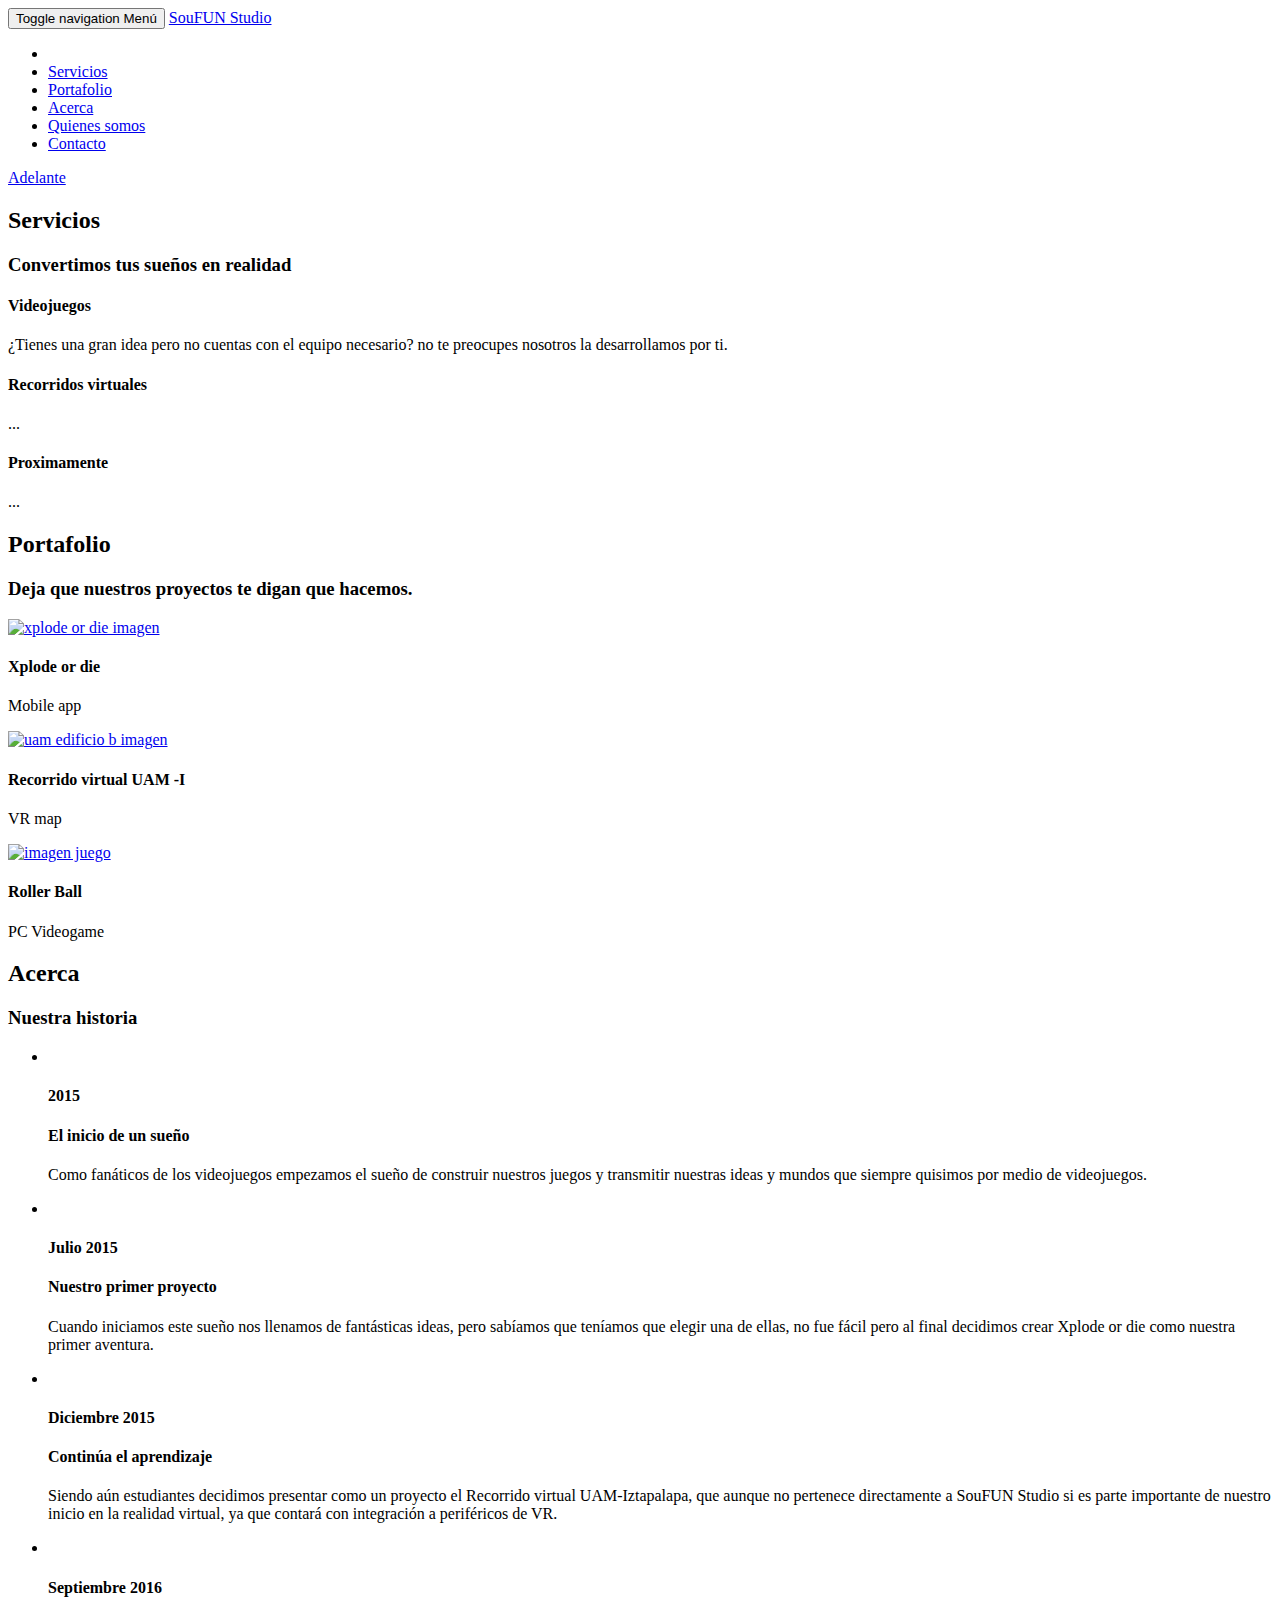
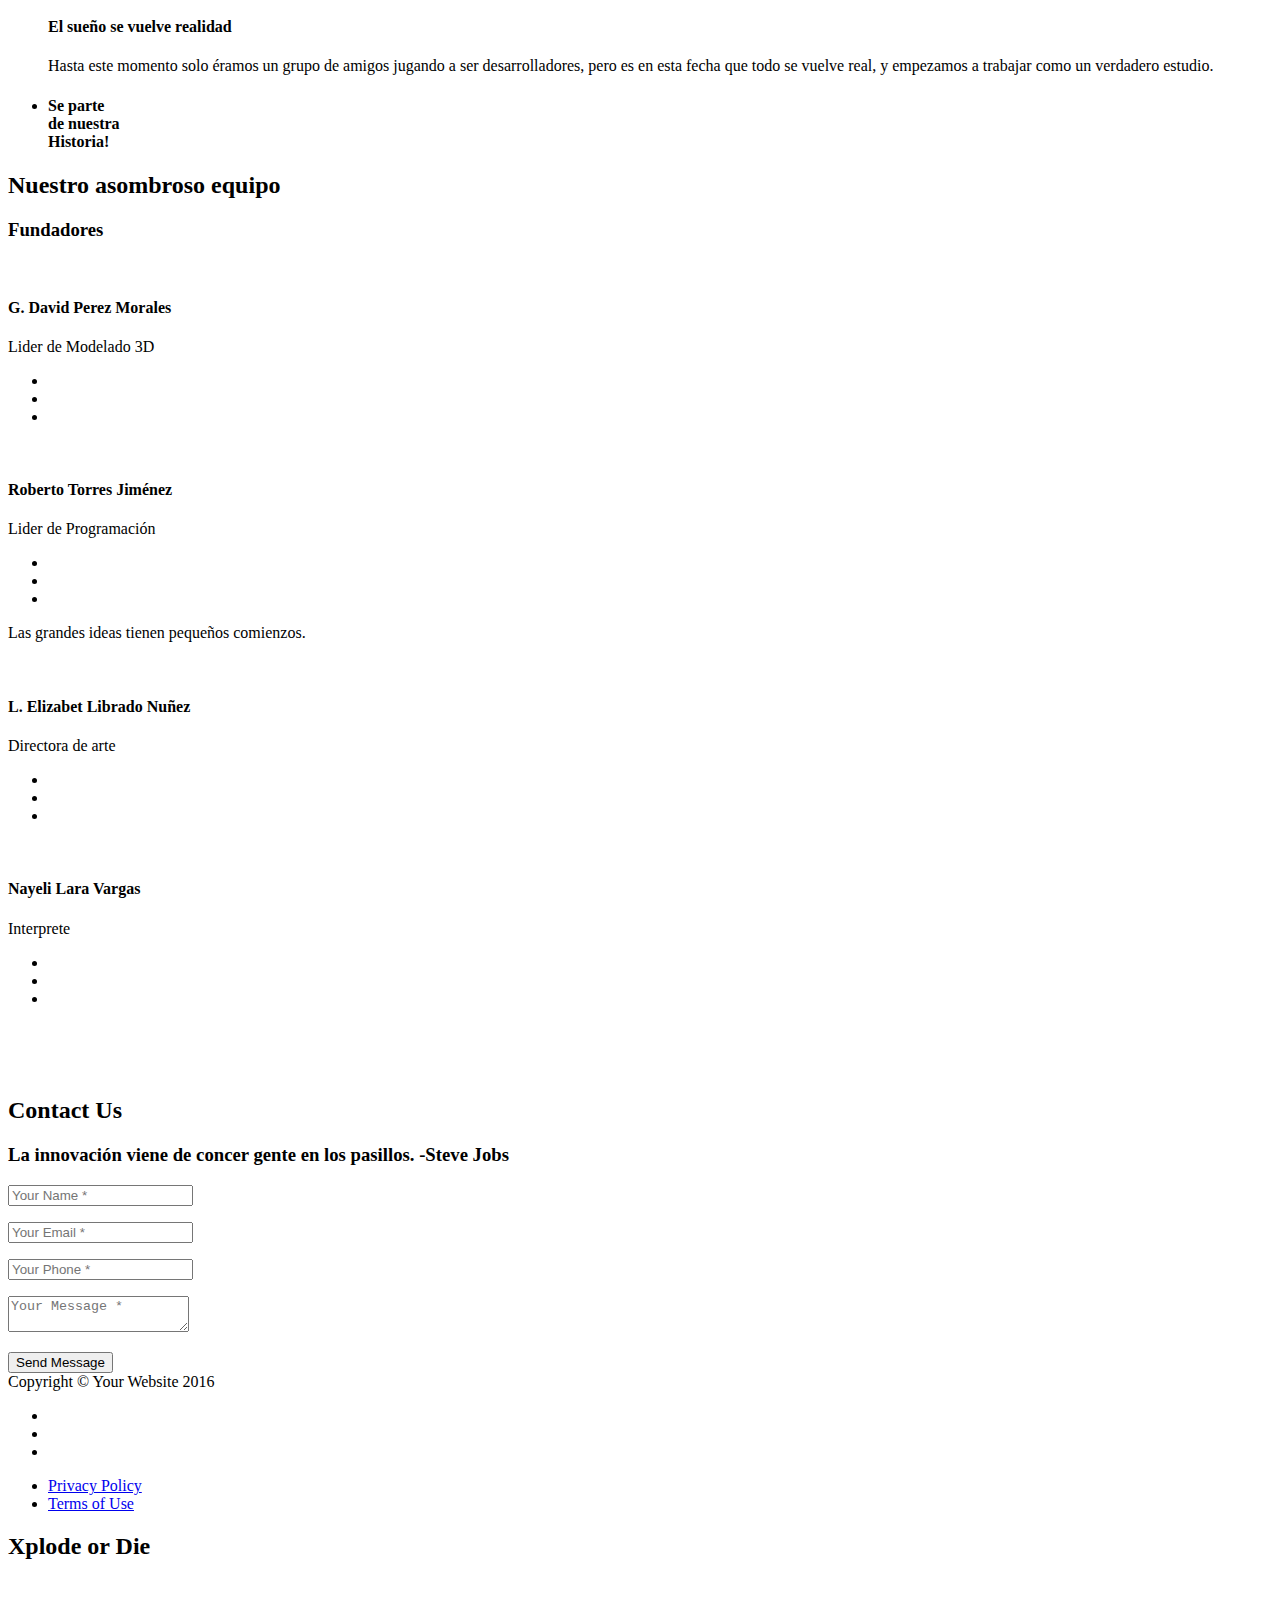
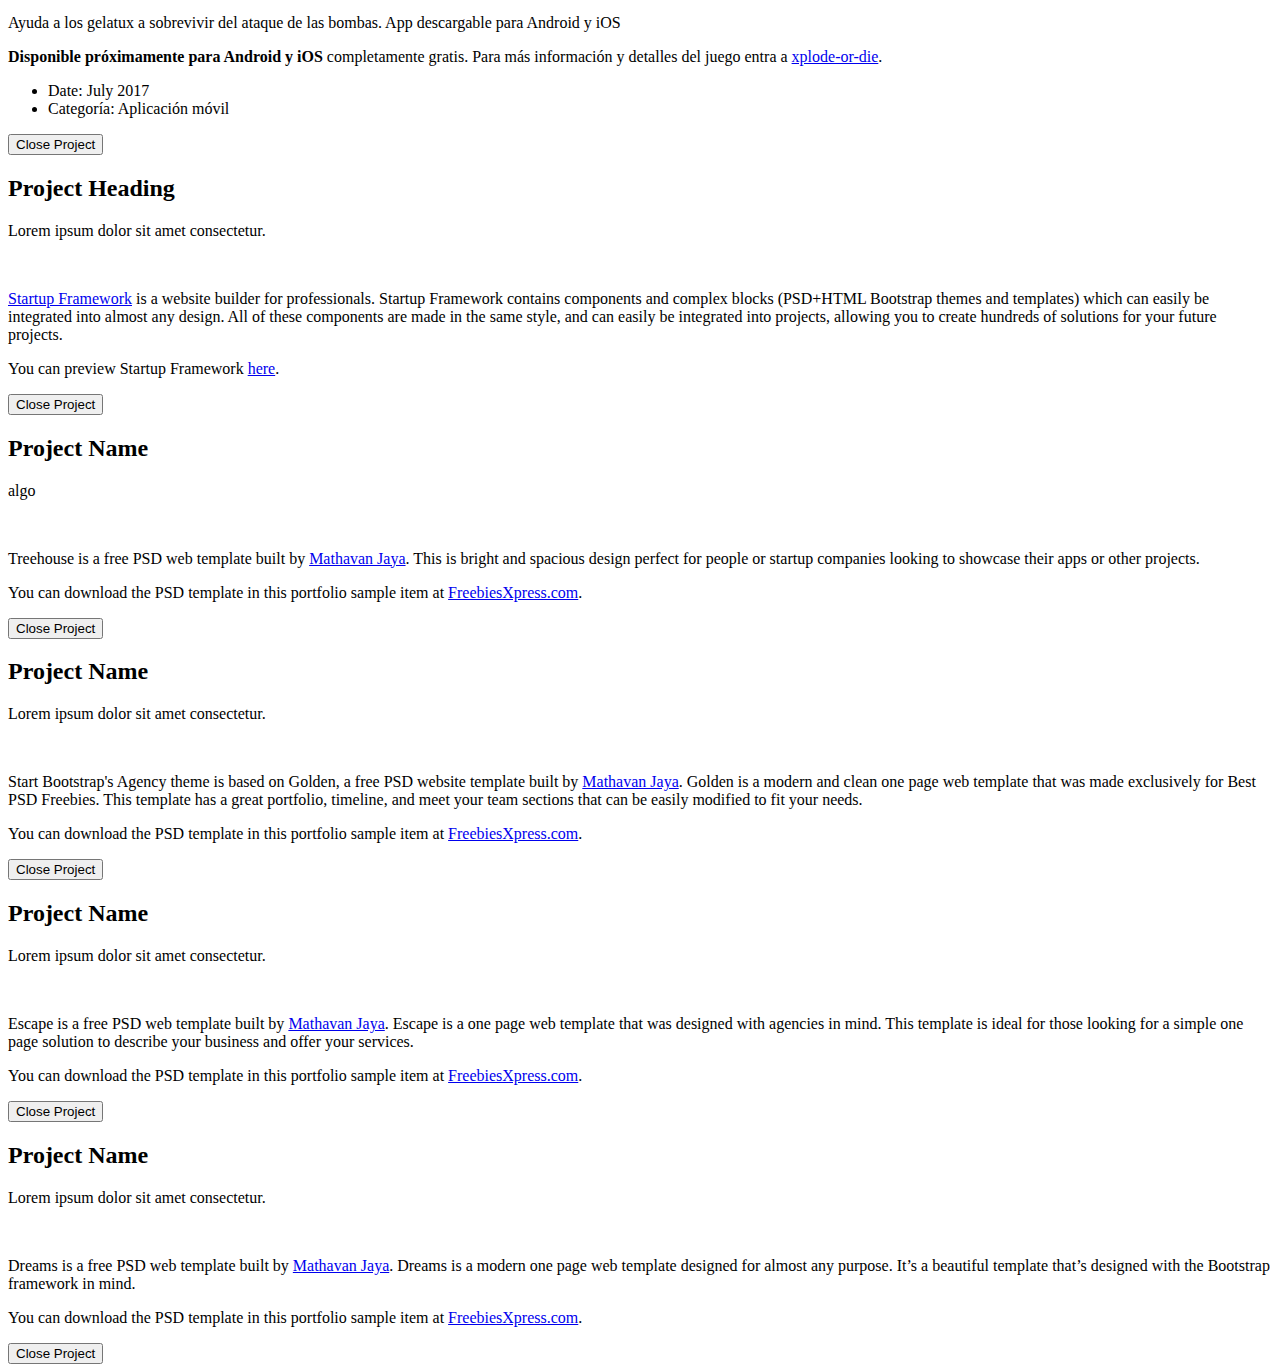
==== es/index.html @ fead1cb3 "creacion de español" ====
<!DOCTYPE html>
<html lang="es">

<head>

    <meta charset="utf-8">
    <meta http-equiv="X-UA-Compatible" content="IE=edge">
    <meta name="viewport" content="width=device-width, initial-scale=1">
    <meta name="description" content="">
    <meta name="author" content="">
    <link rel="shortcut icon" type="image/png" href="img/soufun-ico64.png">
    <title>SouFUN Studio</title>

    <!-- Bootstrap Core CSS -->
    <link href="vendor/bootstrap/css/bootstrap.min.css" rel="stylesheet">

    <!-- Custom Fonts -->
    <link href="vendor/font-awesome/css/font-awesome.min.css" rel="stylesheet" type="text/css">
    <link href="https://fonts.googleapis.com/css?family=Montserrat:400,700" rel="stylesheet" type="text/css">
    <link href='https://fonts.googleapis.com/css?family=Kaushan+Script' rel='stylesheet' type='text/css'>
    <link href='https://fonts.googleapis.com/css?family=Droid+Serif:400,700,400italic,700italic' rel='stylesheet' type='text/css'>
    <link href='https://fonts.googleapis.com/css?family=Roboto+Slab:400,100,300,700' rel='stylesheet' type='text/css'>

    <!-- Theme CSS -->
    <link href="css/agency.min.css" rel="stylesheet">

    <!-- HTML5 Shim and Respond.js IE8 support of HTML5 elements and media queries -->
    <!-- WARNING: Respond.js doesn't work if you view the page via file:// -->
    <!--[if lt IE 9]>
        <script src="https://oss.maxcdn.com/libs/html5shiv/3.7.0/html5shiv.js"></script>
        <script src="https://oss.maxcdn.com/libs/respond.js/1.4.2/respond.min.js"></script>
    <![endif]-->

</head>

<body id="page-top" class="index">

    <!-- Navigation -->
    <nav id="mainNav" class="navbar navbar-default navbar-custom navbar-fixed-top">
        <div class="container">
            <!-- Brand and toggle get grouped for better mobile display -->
            <div class="navbar-header page-scroll">
                <button type="button" class="navbar-toggle" data-toggle="collapse" data-target="#bs-example-navbar-collapse-1">
                    <span class="sr-only">Toggle navigation</span> Menú <i class="fa fa-bars"></i>
                </button>
                <a class="navbar-brand page-scroll" href="#page-top">SouFUN Studio</a>
            </div>

            <!-- Collect the nav links, forms, and other content for toggling -->
            <div class="collapse navbar-collapse" id="bs-example-navbar-collapse-1">
                <ul class="nav navbar-nav navbar-right">
                    <li class="hidden">
                        <a href="#page-top"></a>
                    </li>
                    <li>
                        <a class="page-scroll" href="#services">Servicios</a>
                    </li>
                    <li>
                        <a class="page-scroll" href="#portfolio">Portafolio</a>
                    </li>
                    <li>
                        <a class="page-scroll" href="#about">Acerca</a>
                    </li>
                    <li>
                        <a class="page-scroll" href="#team">Quienes somos</a>
                    </li>
                    <li>
                        <a class="page-scroll" href="#contact">Contacto</a>
                    </li>
                </ul>
            </div>
            <!-- /.navbar-collapse -->
        </div>
        <!-- /.container-fluid -->
    </nav>

    <!-- Header -->
    <header>
        <div class="container">
            <div class="intro-text">
                <div class="intro-lead-in"></div>
                <div class="intro-heading"></div>
                <a href="#services" class="page-scroll btn btn-xl">Adelante</a>
            </div>
        </div>
    </header>

    <!-- Services Section -->
    <section id="services">
        <div class="container">
            <div class="row">
                <div class="col-lg-12 text-center">
                    <h2 class="section-heading">Servicios</h2>
                    <h3 class="section-subheading text-muted">Convertimos tus sueños en realidad</h3>
                </div>
            </div>
            <div class="row text-center">
                <div class="col-md-4">
                    <span class="fa-stack fa-4x">
                        <i class="fa fa-circle fa-stack-2x text-primary"></i>
                        <i class="fa fa-gamepad fa-stack-1x fa-inverse"></i>
                    </span>
                    <h4 class="service-heading">Videojuegos</h4>
                    <p class="text-muted">¿Tienes una gran idea pero no cuentas con el equipo necesario? no te preocupes nosotros la desarrollamos por ti.</p>
                </div>
                <div class="col-md-4">
                    <span class="fa-stack fa-4x">
                        <i class="fa fa-circle fa-stack-2x text-primary"></i>
                        <i class="fa fa-laptop fa-stack-1x fa-inverse"></i>
                    </span>
                    <h4 class="service-heading">Recorridos virtuales</h4>
                    <p class="text-muted">...</p>
                </div>
                <div class="col-md-4">
                    <span class="fa-stack fa-4x">
                        <i class="fa fa-circle fa-stack-2x text-primary"></i>
                        <i class="fa fa-lock fa-stack-1x fa-inverse"></i>
                    </span>
                    <h4 class="service-heading">Proximamente</h4>
                    <p class="text-muted">...</p>
                </div>
            </div>
        </div>
    </section>

    <!-- Portfolio Grid Section -->
    <section id="portfolio" class="bg-light-gray">
        <div class="container">
            <div class="row">
                <div class="col-lg-12 text-center">
                    <h2 class="section-heading">Portafolio</h2>
                    <h3 class="section-subheading text-muted">Deja que nuestros proyectos te digan que hacemos.</h3>
                </div>
            </div>
            <div class="row">
                <div class="col-md-4 col-sm-6 portfolio-item">
                    <a href="#portfolioModal1" class="portfolio-link" data-toggle="modal">
                        <div class="portfolio-hover">
                            <div class="portfolio-hover-content">
                                <i class="fa fa-plus fa-3x"></i>
                            </div>
                        </div>
                        <img src="img/portfolio/xplode-or-die.png" class="img-responsive" alt="xplode or die imagen">
                    </a>
                    <div class="portfolio-caption">
                        <h4>Xplode or die</h4>
                        <p class="text-muted">Mobile app</p>
                    </div>
                </div>
                <div class="col-md-4 col-sm-6 portfolio-item">
                    <a href="#portfolioModal2" class="portfolio-link" data-toggle="modal">
                        <div class="portfolio-hover">
                            <div class="portfolio-hover-content">
                                <i class="fa fa-plus fa-3x"></i>
                            </div>
                        </div>
                        <img src="img/portfolio/uam1.png" class="img-responsive" alt="uam edificio b imagen">
                    </a>
                    <div class="portfolio-caption">
                        <h4>Recorrido virtual UAM -I</h4>
                        <p class="text-muted">VR map</p>
                    </div>
                </div>
                <div class="col-md-4 col-sm-6 portfolio-item">
                    <a href="#portfolioModal3" class="portfolio-link" data-toggle="modal">
                        <div class="portfolio-hover">
                            <div class="portfolio-hover-content">
                                <i class="fa fa-plus fa-3x"></i>
                            </div>
                        </div>
                        <img src="img/portfolio/game.png" class="img-responsive" alt="imagen juego">
                    </a>
                    <div class="portfolio-caption">
                        <h4>Roller Ball</h4>
                        <p class="text-muted">PC Videogame</p>
                    </div>
                </div>
            </div>
        </div>
    </section>

    <!-- About Section -->
    <section id="about">
        <div class="container">
            <div class="row">
                <div class="col-lg-12 text-center">
                    <h2 class="section-heading">Acerca</h2>
                    <h3 class="section-subheading text-muted">Nuestra historia</h3>
                </div>
            </div>
            <div class="row">
                <div class="col-lg-12">
                    <ul class="timeline">
                        <li>
                            <div class="timeline-image">
                                <img class="img-circle img-responsive" src="img/about/1.jpg" alt="">
                            </div>
                            <div class="timeline-panel">
                                <div class="timeline-heading">
                                    <h4>2015</h4>
                                    <h4 class="subheading">El inicio de un sueño</h4>
                                </div>
                                <div class="timeline-body">
                                    <p class="text-muted">Como fanáticos de los videojuegos empezamos el sueño de construir nuestros juegos y transmitir nuestras ideas y mundos que siempre quisimos por medio de videojuegos.</p>
                                </div>
                            </div>
                        </li>
                        <li class="timeline-inverted">
                            <div class="timeline-image">
                                <img class="img-circle img-responsive" src="img/about/2.jpg" alt="">
                            </div>
                            <div class="timeline-panel">
                                <div class="timeline-heading">
                                    <h4>Julio 2015</h4>
                                    <h4 class="subheading"> Nuestro primer proyecto</h4>
                                </div>
                                <div class="timeline-body">
                                    <p class="text-muted">Cuando iniciamos este sueño nos llenamos de fantásticas ideas, pero sabíamos que teníamos que elegir una de ellas, no fue fácil pero al final decidimos crear Xplode or die como nuestra primer aventura.</p>
                                </div>
                            </div>
                        </li>
                        <li>
                            <div class="timeline-image">
                                <img class="img-circle img-responsive" src="img/about/3.jpg" alt="">
                            </div>
                            <div class="timeline-panel">
                                <div class="timeline-heading">
                                    <h4>Diciembre 2015</h4>
                                    <h4 class="subheading">Continúa el aprendizaje</h4>
                                </div>
                                <div class="timeline-body">
                                    <p class="text-muted">Siendo aún estudiantes decidimos presentar como un proyecto el Recorrido virtual UAM-Iztapalapa, que aunque no pertenece directamente a SouFUN Studio si es parte importante de nuestro inicio en la realidad virtual, ya que contará con integración a periféricos de VR.</p>
                                </div>
                            </div>
                        </li>
                        <li class="timeline-inverted">
                            <div class="timeline-image">
                                <img class="img-circle img-responsive" src="img/about/4.jpg" alt="">
                            </div>
                            <div class="timeline-panel">
                                <div class="timeline-heading">
                                    <h4>Septiembre 2016</h4>
                                    <h4 class="subheading">El sueño se vuelve realidad</h4>
                                </div>
                                <div class="timeline-body">
                                    <p class="text-muted">Hasta este momento solo éramos un grupo de amigos jugando a ser desarrolladores, pero es en esta fecha que todo se vuelve real, y empezamos a trabajar como un verdadero estudio.</p>
                                </div>
                            </div>
                        </li>
                        <li class="timeline-inverted">
                            <div class="timeline-image">
                                <h4>Se parte
                                    <br>de nuestra
                                    <br>Historia!</h4>
                            </div>
                        </li>
                    </ul>
                </div>
            </div>
        </div>
    </section>

    <!-- Team Section -->
    <section id="team" class="bg-light-gray">
        <div class="container">
            <div class="row">
                <div class="col-lg-12 text-center">
                    <h2 class="section-heading">Nuestro asombroso equipo</h2>
                    <h3 class="section-subheading text-muted">Fundadores</h3>
                </div>
            </div>
            <div class="row">
                <div class="col-sm-6">
                    <div class="team-member">
                        <img src="img/team/Usuario-Vacio-300x300.png" class="img-responsive img-circle" alt="">
                        <h4>G. David Perez Morales</h4>
                        <p class="text-muted">Lider de Modelado 3D</p>
                        <ul class="list-inline social-buttons">
                            <li><a href="#"><i class="fa fa-twitter"></i></a>
                            </li>
                            <li><a href="#"><i class="fa fa-facebook"></i></a>
                            </li>
                            <li><a href="#"><i class="fa fa-linkedin"></i></a>
                            </li>
                        </ul>
                    </div>
                </div>
                <div class="col-sm-6">
                    <div class="team-member">
                        <img src="img/team/Usuario-Vacio-300x300.png" class="img-responsive img-circle" alt="">
                        <h4>Roberto Torres Jiménez</h4>
                        <p class="text-muted">Lider de Programación</p>
                        <ul class="list-inline social-buttons">
                            <li><a href="#"><i class="fa fa-twitter"></i></a>
                            </li>
                            <li><a href="#"><i class="fa fa-facebook"></i></a>
                            </li>
                            <li><a href="#"><i class="fa fa-linkedin"></i></a>
                            </li>
                        </ul>
                    </div>
                </div>
            <div class="row">
                <div class="col-lg-8 col-lg-offset-2 text-center">
                    <p class="large text-muted">Las grandes ideas tienen pequeños comienzos.</p>
                </div>
            </div>
            <div class="row">
                <div class="col-sm-12">
                    <div class="team-member">
                        <img src="img/team/Usuario-Vacio-300x300.png" class="img-responsive img-circle" alt="">
                        <h4>L. Elizabet Librado Nuñez</h4>
                        <p class="text-muted">Directora de arte</p>
                        <ul class="list-inline social-buttons">
                            <li><a href="#"><i class="fa fa-twitter"></i></a>
                            </li>
                            <li><a href="#"><i class="fa fa-facebook"></i></a>
                            </li>
                            <li><a href="#"><i class="fa fa-linkedin"></i></a>
                            </li>
                        </ul>
                    </div>
                </div>
            </div>
            <div class="col-sm-6">
                <div class="team-member">
                    <img src="img/team/Usuario-Vacio-300x300.png" class="img-responsive img-circle" alt="">
                    <h4>Nayeli Lara Vargas</h4>
                    <p class="text-muted">Interprete</p>
                    <ul class="list-inline social-buttons">
                        <li><a href="#"><i class="fa fa-twitter"></i></a>
                        </li>
                        <li><a href="#"><i class="fa fa-facebook"></i></a>
                        </li>
                        <li><a href="#"><i class="fa fa-linkedin"></i></a>
                        </li>
                    </ul>
                </div>
            </div>
        </div>
    </section>

    <!-- Clients Aside -->
    <aside class="clients">
        <div class="container">
            <div class="row">
                <div class="col-md-4 col-sm-6">
                    <a href="#">
                        <img src="img/logos/blender-logo.png" class="img-responsive img-centered" alt="">
                    </a>
                </div>
                <div class="col-md-4 col-sm-6">
                    <a href="#">
                        <img src="img/logos/Unity-Logo.png" class="img-responsive img-centered" alt="">
                    </a>
                </div>
                <div class="col-md-4 col-sm-6">
                    <a href="#">
                        <img src="img/logos/photoshop-logo.png" class="img-responsive img-centered" alt="">
                    </a>
                </div>
            </div>
        </div>
    </aside>

    <!-- Contact Section -->
    <section id="contact">
        <div class="container">
            <div class="row">
                <div class="col-lg-12 text-center">
                    <h2 class="section-heading">Contact Us</h2>
                    <h3 class="section-subheading text-muted">La innovación viene de concer gente en los pasillos. -Steve Jobs</h3>

                </div>
            </div>
            <div class="row">
                <div class="col-lg-12">
                    <form name="sentMessage" id="contactForm" novalidate>
                        <div class="row">
                            <div class="col-md-6">
                                <div class="form-group">
                                    <input type="text" class="form-control" placeholder="Your Name *" id="name" required data-validation-required-message="Please enter your name.">
                                    <p class="help-block text-danger"></p>
                                </div>
                                <div class="form-group">
                                    <input type="email" class="form-control" placeholder="Your Email *" id="email" required data-validation-required-message="Please enter your email address.">
                                    <p class="help-block text-danger"></p>
                                </div>
                                <div class="form-group">
                                    <input type="tel" class="form-control" placeholder="Your Phone *" id="phone" required data-validation-required-message="Please enter your phone number.">
                                    <p class="help-block text-danger"></p>
                                </div>
                            </div>
                            <div class="col-md-6">
                                <div class="form-group">
                                    <textarea class="form-control" placeholder="Your Message *" id="message" required data-validation-required-message="Please enter a message."></textarea>
                                    <p class="help-block text-danger"></p>
                                </div>
                            </div>
                            <div class="clearfix"></div>
                            <div class="col-lg-12 text-center">
                                <div id="success"></div>
                                <button type="submit" class="btn btn-xl">Send Message</button>
                            </div>
                        </div>
                    </form>
                </div>
            </div>
        </div>
    </section>

    <footer>
        <div class="container">
            <div class="row">
                <div class="col-md-4">
                    <span class="copyright">Copyright &copy; Your Website 2016</span>
                </div>
                <div class="col-md-4">
                    <ul class="list-inline social-buttons">
                        <li><a href="https://twitter.com/SouFUNStudio"><i class="fa fa-twitter"></i></a>
                        </li>
                        <li><a href="https://www.facebook.com/soufunstudio/"><i class="fa fa-facebook"></i></a>
                        </li>
                        <li><a href="#"><i class="fa fa-linkedin"></i></a>
                        </li>
                    </ul>
                </div>
                <div class="col-md-4">
                    <ul class="list-inline quicklinks">
                        <li><a href="#">Privacy Policy</a>
                        </li>
                        <li><a href="#">Terms of Use</a>
                        </li>
                    </ul>
                </div>
            </div>
        </div>
    </footer>

    <!-- Portfolio Modals -->
    <!-- Use the modals below to showcase details about your portfolio projects! -->

    <!-- Portfolio Modal 1 -->
    <div class="portfolio-modal modal fade" id="portfolioModal1" tabindex="-1" role="dialog" aria-hidden="true">
        <div class="modal-dialog">
            <div class="modal-content">
                <div class="close-modal" data-dismiss="modal">
                    <div class="lr">
                        <div class="rl">
                        </div>
                    </div>
                </div>
                <div class="container">
                    <div class="row">
                        <div class="col-lg-8 col-lg-offset-2">
                            <div class="modal-body">
                                <!-- Project Details Xplode or die Go Here -->
                                <h2>Xplode or Die</h2>
                                <p class="item-intro text-muted"></p>
                                <img class="img-responsive img-centered" src="img/portfolio/xord-main-menu.png" alt="">
                                <p>Ayuda a los gelatux a sobrevivir del ataque de las bombas. App descargable para Android y iOS </p>
                                <p>
                                    <strong>Disponible próximamente para Android y iOS </strong>completamente gratis. Para más información y detalles del juego entra a <a href="xplodeordie/">xplode-or-die</a>.</p>
                                <ul class="list-inline">
                                    <li>Date: July 2017</li>
                                    <li>Categoría: Aplicación móvil</li>
                                </ul>
                                <button type="button" class="btn btn-primary" data-dismiss="modal"><i class="fa fa-times"></i> Close Project</button>
                            </div>
                        </div>
                    </div>
                </div>
            </div>
        </div>
    </div>

    <!-- Portfolio Modal 2 -->
    <div class="portfolio-modal modal fade" id="portfolioModal2" tabindex="-1" role="dialog" aria-hidden="true">
        <div class="modal-dialog">
            <div class="modal-content">
                <div class="close-modal" data-dismiss="modal">
                    <div class="lr">
                        <div class="rl">
                        </div>
                    </div>
                </div>
                <div class="container">
                    <div class="row">
                        <div class="col-lg-8 col-lg-offset-2">
                            <div class="modal-body">
                                <h2>Project Heading</h2>
                                <p class="item-intro text-muted">Lorem ipsum dolor sit amet consectetur.</p>
                                <img class="img-responsive img-centered" src="img/portfolio/startup-framework-preview.png" alt="">
                                <p><a href="http://designmodo.com/startup/?u=787">Startup Framework</a> is a website builder for professionals. Startup Framework contains components and complex blocks (PSD+HTML Bootstrap themes and templates) which can easily be integrated into almost any design. All of these components are made in the same style, and can easily be integrated into projects, allowing you to create hundreds of solutions for your future projects.</p>
                                <p>You can preview Startup Framework <a href="http://designmodo.com/startup/?u=787">here</a>.</p>
                                <button type="button" class="btn btn-primary" data-dismiss="modal"><i class="fa fa-times"></i> Close Project</button>
                            </div>
                        </div>
                    </div>
                </div>
            </div>
        </div>
    </div>

    <!-- Portfolio Modal 3 -->
    <div class="portfolio-modal modal fade" id="portfolioModal3" tabindex="-1" role="dialog" aria-hidden="true">
        <div class="modal-dialog">
            <div class="modal-content">
                <div class="close-modal" data-dismiss="modal">
                    <div class="lr">
                        <div class="rl">
                        </div>
                    </div>
                </div>
                <div class="container">
                    <div class="row">
                        <div class="col-lg-8 col-lg-offset-2">
                            <div class="modal-body">
                                <!-- Project Details Go Here -->
                                <h2>Project Name</h2>
                                <p class="item-intro text-muted">algo</p>
                                <img class="img-responsive img-centered" src="img/portfolio/treehouse-preview.png" alt="">
                                <p>Treehouse is a free PSD web template built by <a href="https://www.behance.net/MathavanJaya">Mathavan Jaya</a>. This is bright and spacious design perfect for people or startup companies looking to showcase their apps or other projects.</p>
                                <p>You can download the PSD template in this portfolio sample item at <a href="http://freebiesxpress.com/gallery/treehouse-free-psd-web-template/">FreebiesXpress.com</a>.</p>
                                <button type="button" class="btn btn-primary" data-dismiss="modal"><i class="fa fa-times"></i> Close Project</button>
                            </div>
                        </div>
                    </div>
                </div>
            </div>
        </div>
    </div>

    <!-- Portfolio Modal 4 -->
    <div class="portfolio-modal modal fade" id="portfolioModal4" tabindex="-1" role="dialog" aria-hidden="true">
        <div class="modal-dialog">
            <div class="modal-content">
                <div class="close-modal" data-dismiss="modal">
                    <div class="lr">
                        <div class="rl">
                        </div>
                    </div>
                </div>
                <div class="container">
                    <div class="row">
                        <div class="col-lg-8 col-lg-offset-2">
                            <div class="modal-body">
                                <!-- Project Details Go Here -->
                                <h2>Project Name</h2>
                                <p class="item-intro text-muted">Lorem ipsum dolor sit amet consectetur.</p>
                                <img class="img-responsive img-centered" src="img/portfolio/golden-preview.png" alt="">
                                <p>Start Bootstrap's Agency theme is based on Golden, a free PSD website template built by <a href="https://www.behance.net/MathavanJaya">Mathavan Jaya</a>. Golden is a modern and clean one page web template that was made exclusively for Best PSD Freebies. This template has a great portfolio, timeline, and meet your team sections that can be easily modified to fit your needs.</p>
                                <p>You can download the PSD template in this portfolio sample item at <a href="http://freebiesxpress.com/gallery/golden-free-one-page-web-template/">FreebiesXpress.com</a>.</p>
                                <button type="button" class="btn btn-primary" data-dismiss="modal"><i class="fa fa-times"></i> Close Project</button>
                            </div>
                        </div>
                    </div>
                </div>
            </div>
        </div>
    </div>

    <!-- Portfolio Modal 5 -->
    <div class="portfolio-modal modal fade" id="portfolioModal5" tabindex="-1" role="dialog" aria-hidden="true">
        <div class="modal-dialog">
            <div class="modal-content">
                <div class="close-modal" data-dismiss="modal">
                    <div class="lr">
                        <div class="rl">
                        </div>
                    </div>
                </div>
                <div class="container">
                    <div class="row">
                        <div class="col-lg-8 col-lg-offset-2">
                            <div class="modal-body">
                                <!-- Project Details Go Here -->
                                <h2>Project Name</h2>
                                <p class="item-intro text-muted">Lorem ipsum dolor sit amet consectetur.</p>
                                <img class="img-responsive img-centered" src="img/portfolio/escape-preview.png" alt="">
                                <p>Escape is a free PSD web template built by <a href="https://www.behance.net/MathavanJaya">Mathavan Jaya</a>. Escape is a one page web template that was designed with agencies in mind. This template is ideal for those looking for a simple one page solution to describe your business and offer your services.</p>
                                <p>You can download the PSD template in this portfolio sample item at <a href="http://freebiesxpress.com/gallery/escape-one-page-psd-web-template/">FreebiesXpress.com</a>.</p>
                                <button type="button" class="btn btn-primary" data-dismiss="modal"><i class="fa fa-times"></i> Close Project</button>
                            </div>
                        </div>
                    </div>
                </div>
            </div>
        </div>
    </div>

    <!-- Portfolio Modal 6 -->
    <div class="portfolio-modal modal fade" id="portfolioModal6" tabindex="-1" role="dialog" aria-hidden="true">
        <div class="modal-dialog">
            <div class="modal-content">
                <div class="close-modal" data-dismiss="modal">
                    <div class="lr">
                        <div class="rl">
                        </div>
                    </div>
                </div>
                <div class="container">
                    <div class="row">
                        <div class="col-lg-8 col-lg-offset-2">
                            <div class="modal-body">
                                <!-- Project Details Go Here -->
                                <h2>Project Name</h2>
                                <p class="item-intro text-muted">Lorem ipsum dolor sit amet consectetur.</p>
                                <img class="img-responsive img-centered" src="img/portfolio/dreams-preview.png" alt="">
                                <p>Dreams is a free PSD web template built by <a href="https://www.behance.net/MathavanJaya">Mathavan Jaya</a>. Dreams is a modern one page web template designed for almost any purpose. It’s a beautiful template that’s designed with the Bootstrap framework in mind.</p>
                                <p>You can download the PSD template in this portfolio sample item at <a href="http://freebiesxpress.com/gallery/dreams-free-one-page-web-template/">FreebiesXpress.com</a>.</p>
                                <button type="button" class="btn btn-primary" data-dismiss="modal"><i class="fa fa-times"></i> Close Project</button>
                            </div>
                        </div>
                    </div>
                </div>
            </div>
        </div>
    </div>

    <!-- jQuery -->
    <script src="vendor/jquery/jquery.min.js"></script>

    <!-- Bootstrap Core JavaScript -->
    <script src="vendor/bootstrap/js/bootstrap.min.js"></script>

    <!-- Plugin JavaScript -->
    <script src="https://cdnjs.cloudflare.com/ajax/libs/jquery-easing/1.3/jquery.easing.min.js"></script>

    <!-- Contact Form JavaScript -->
    <script src="js/jqBootstrapValidation.js"></script>
    <script src="js/contact_me.js"></script>

    <!-- Theme JavaScript -->
    <script src="js/agency.min.js"></script>

</body>

</html>
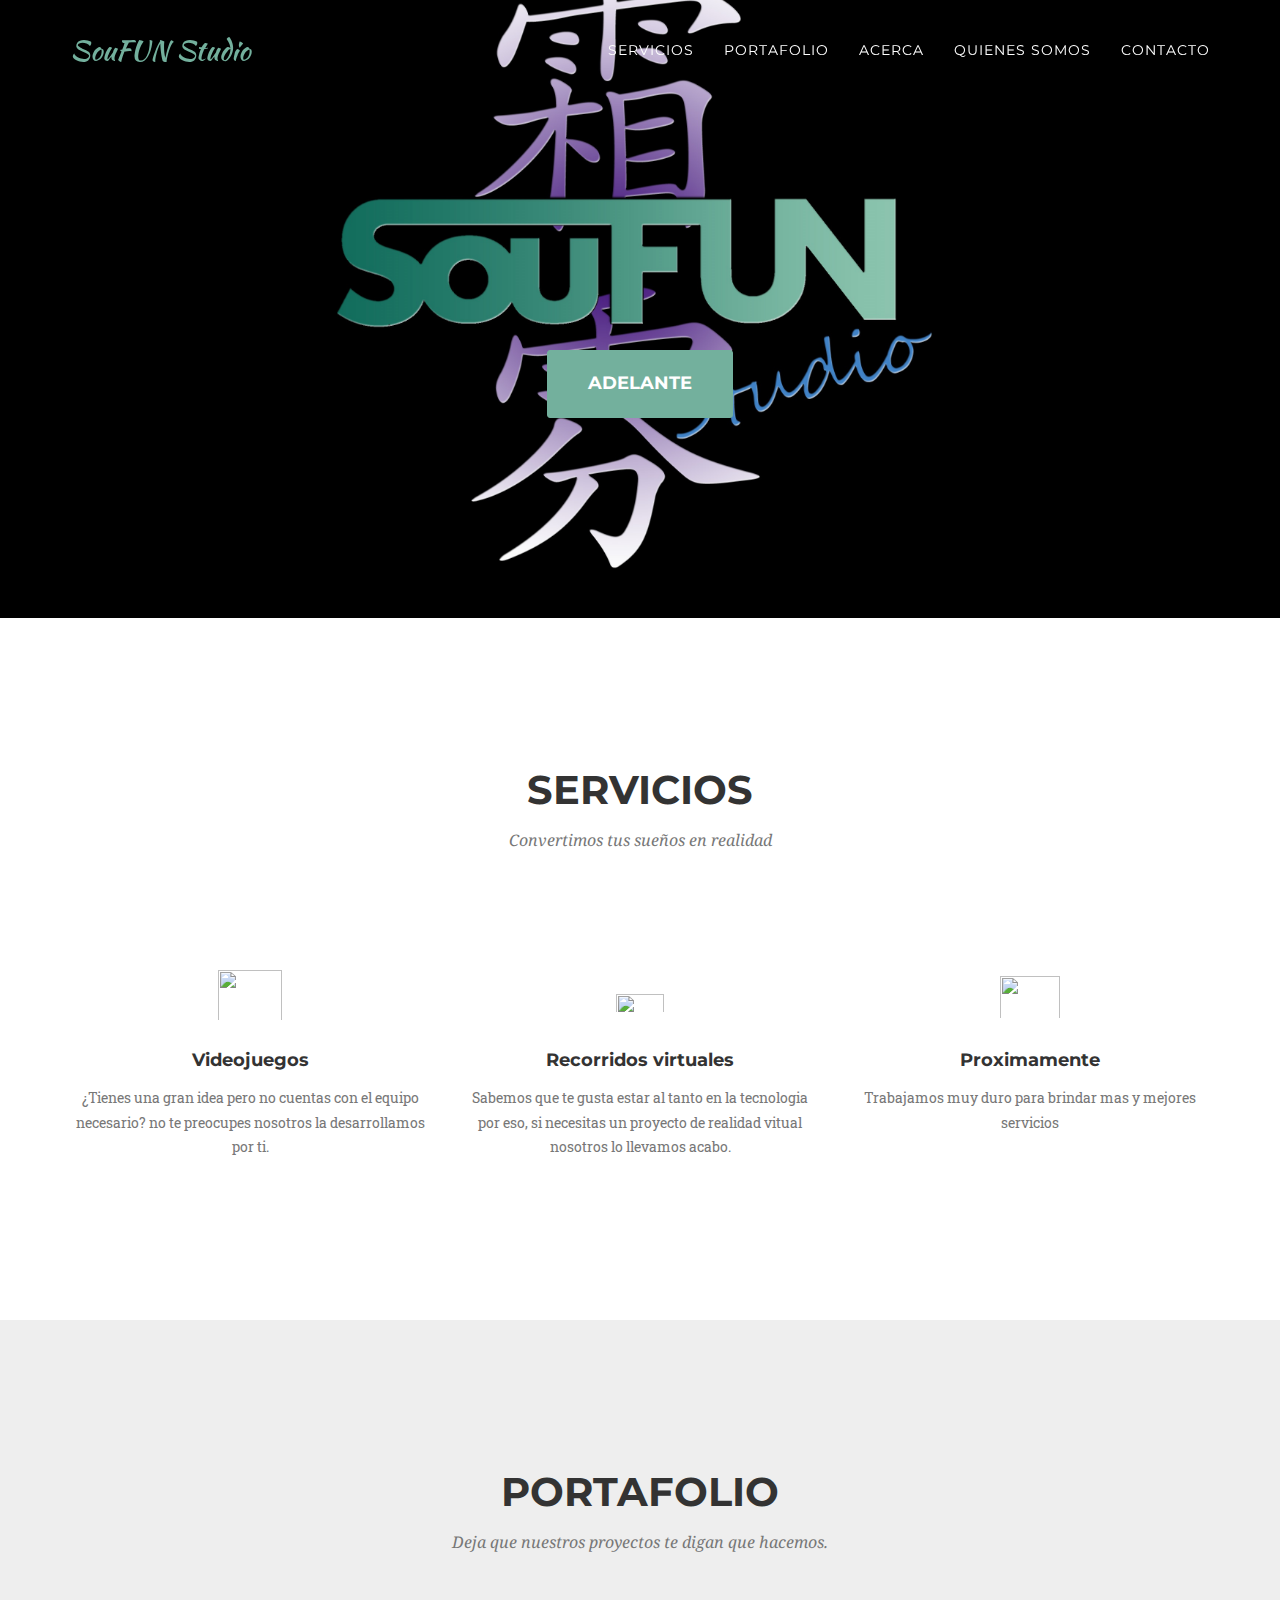
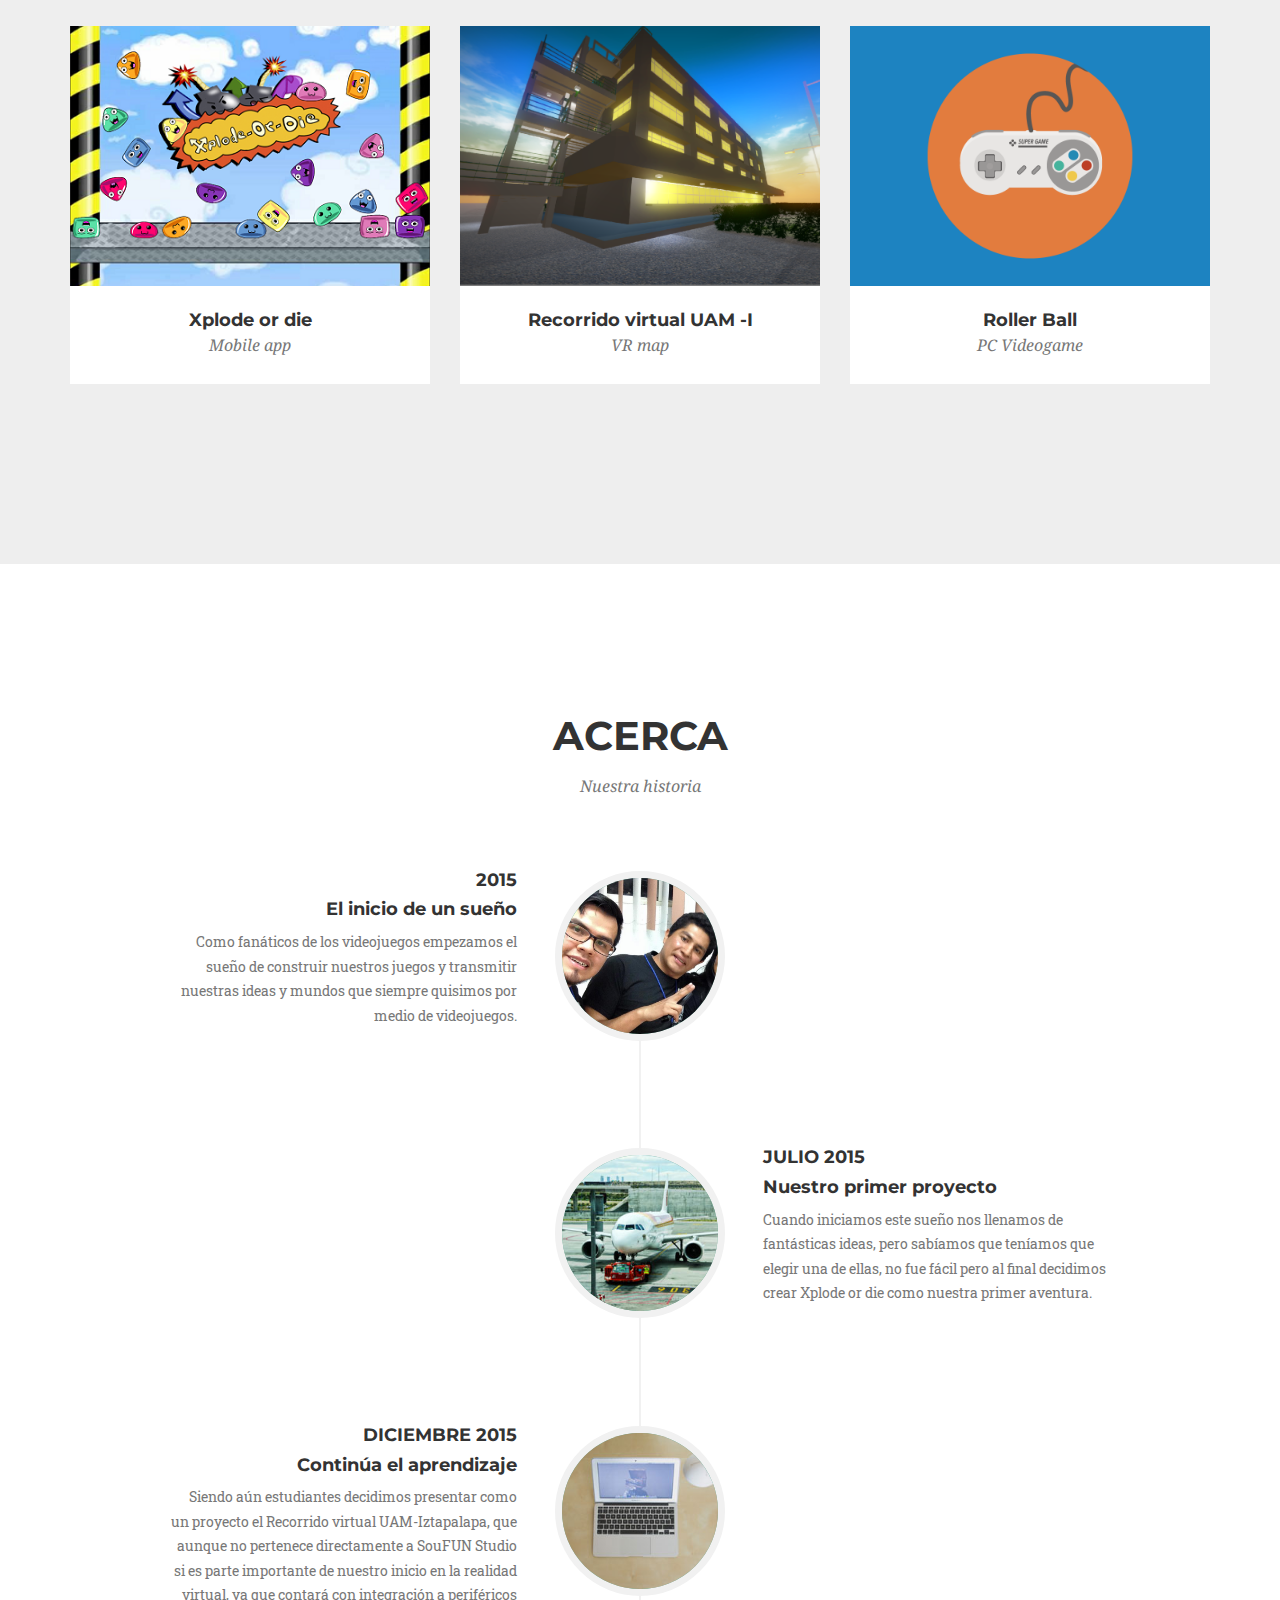
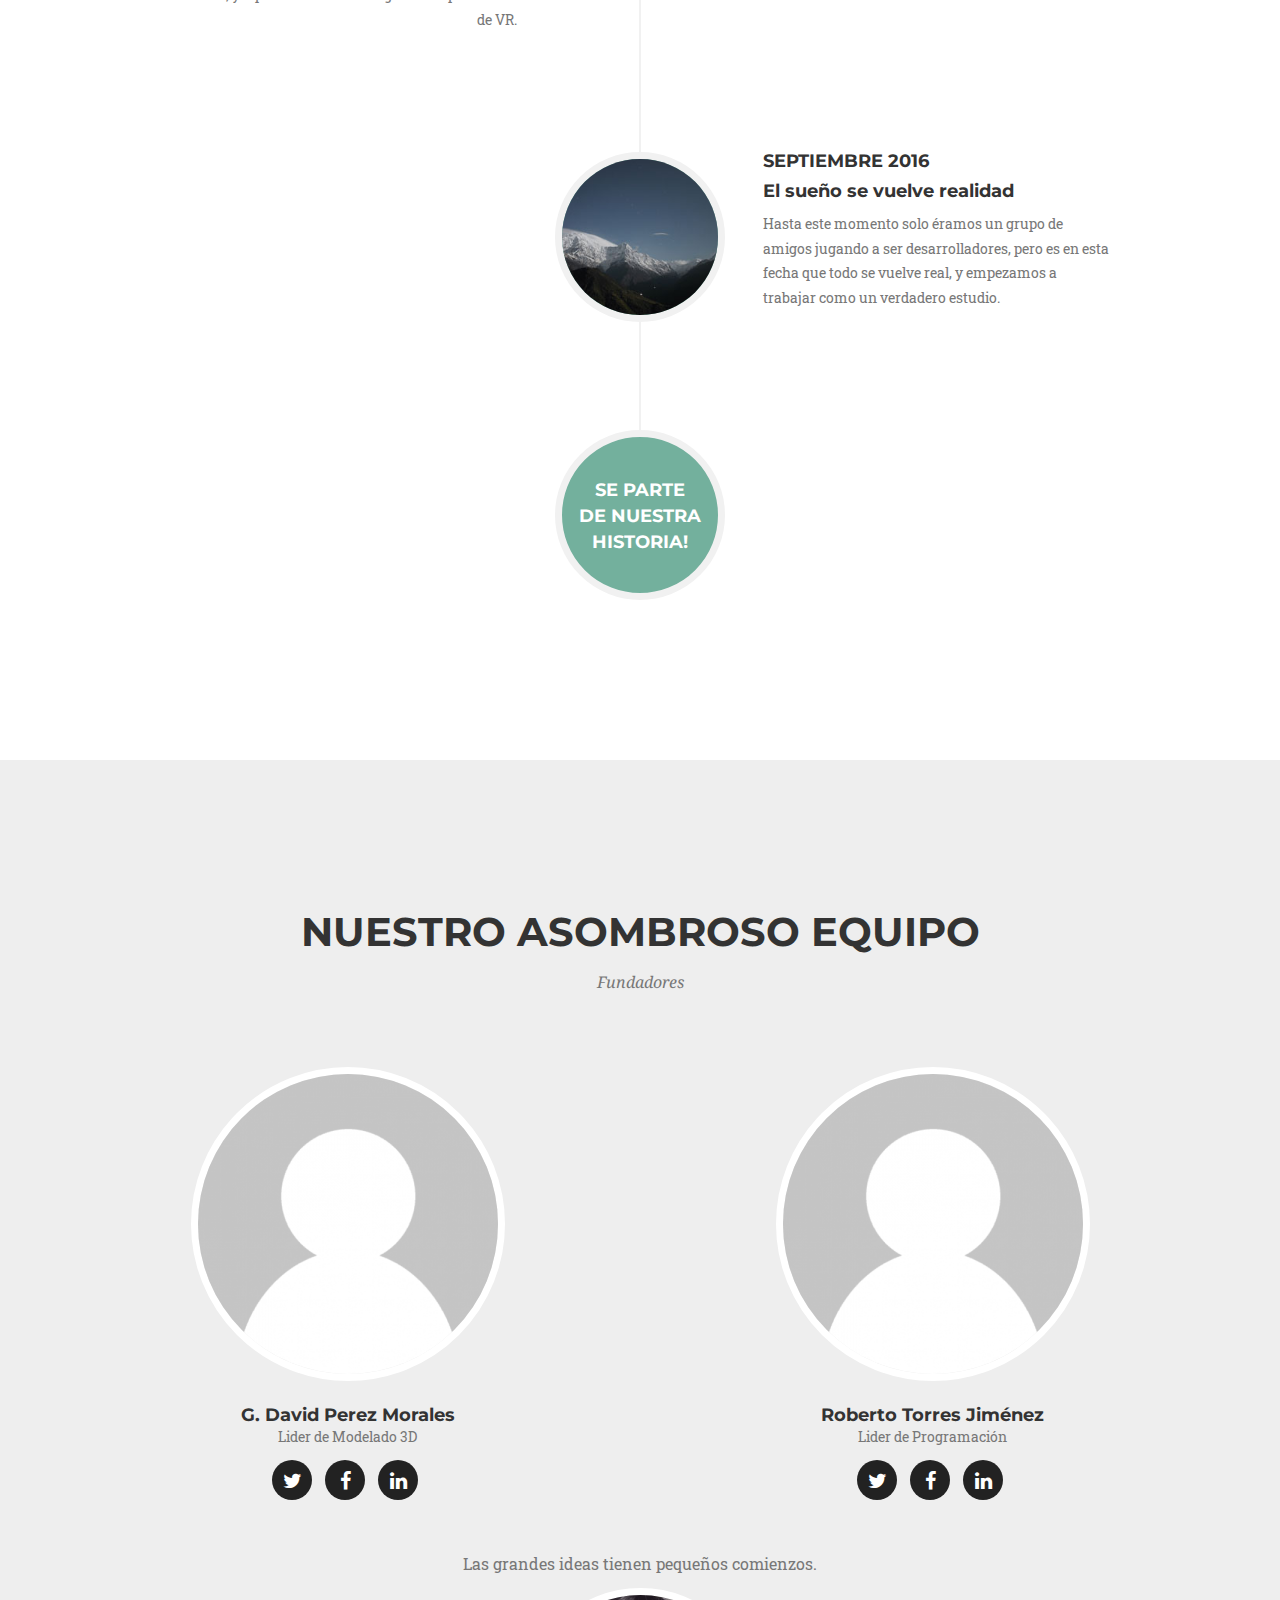
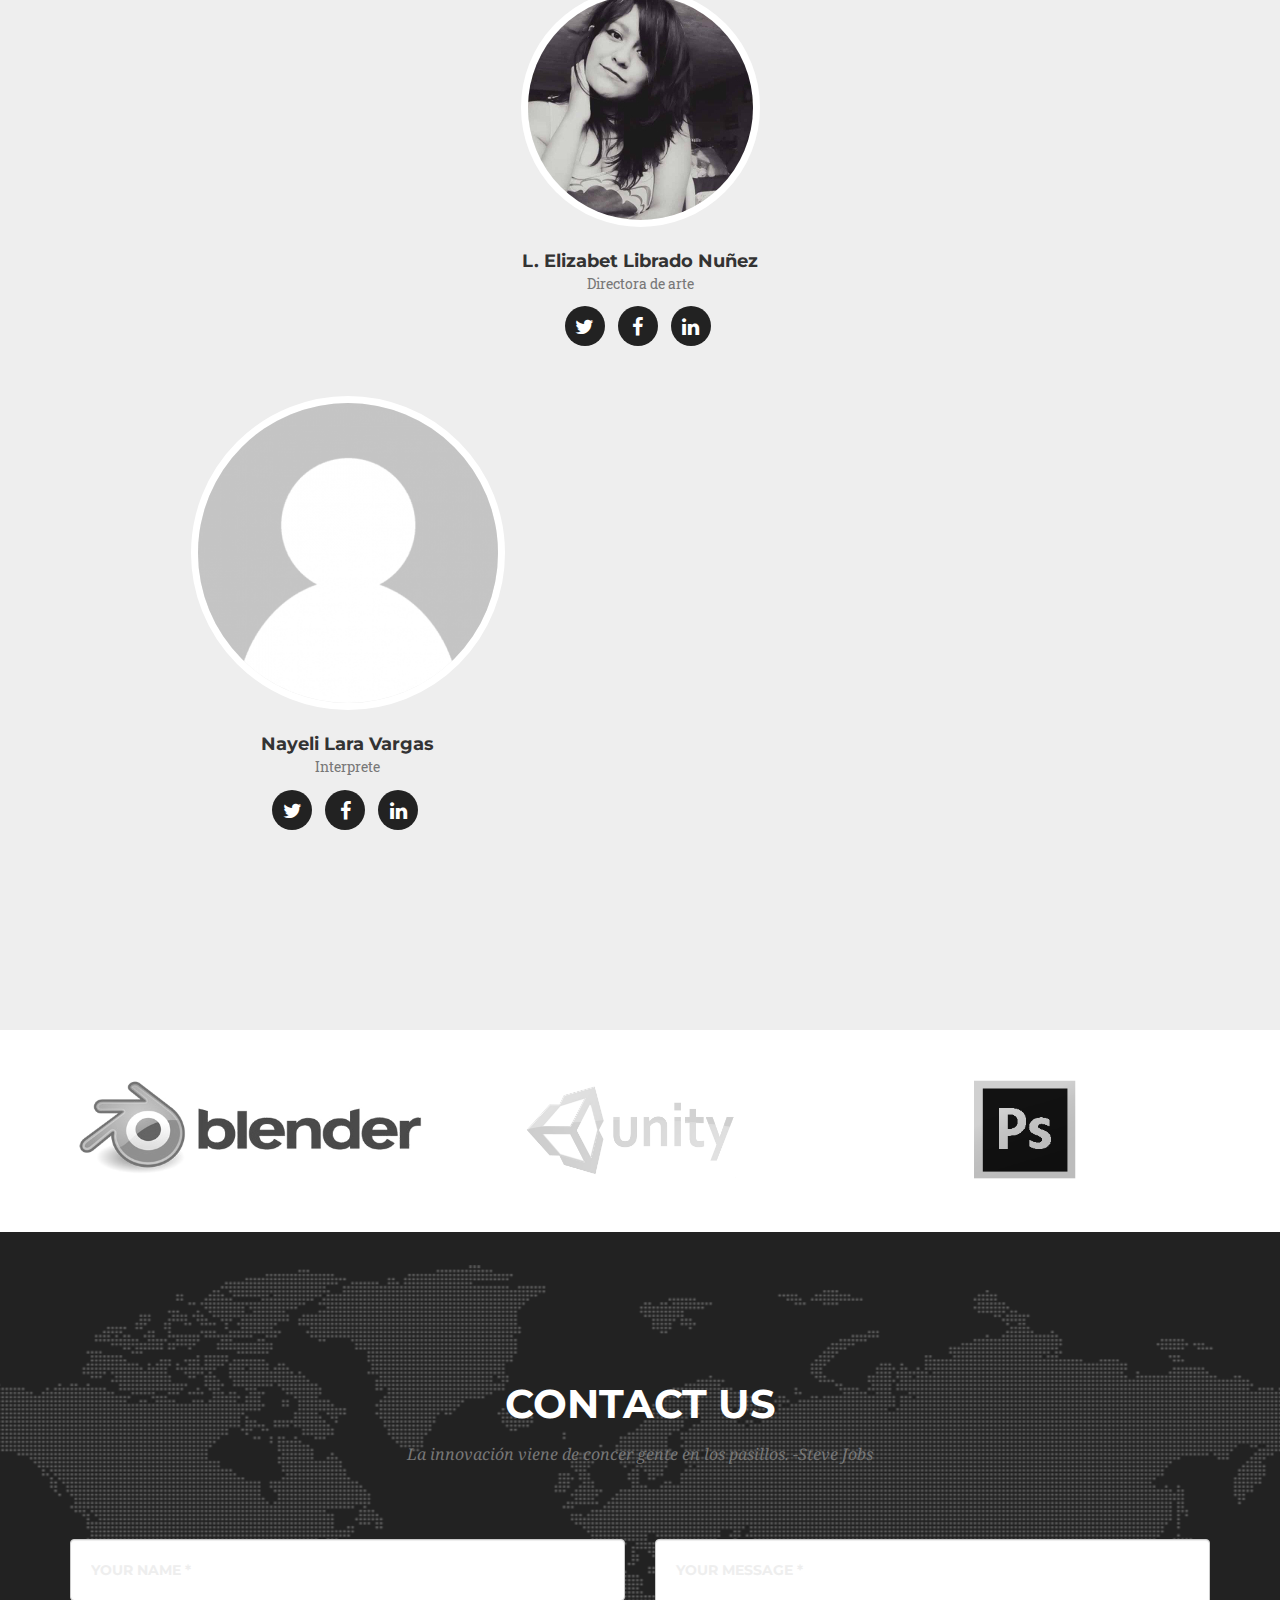
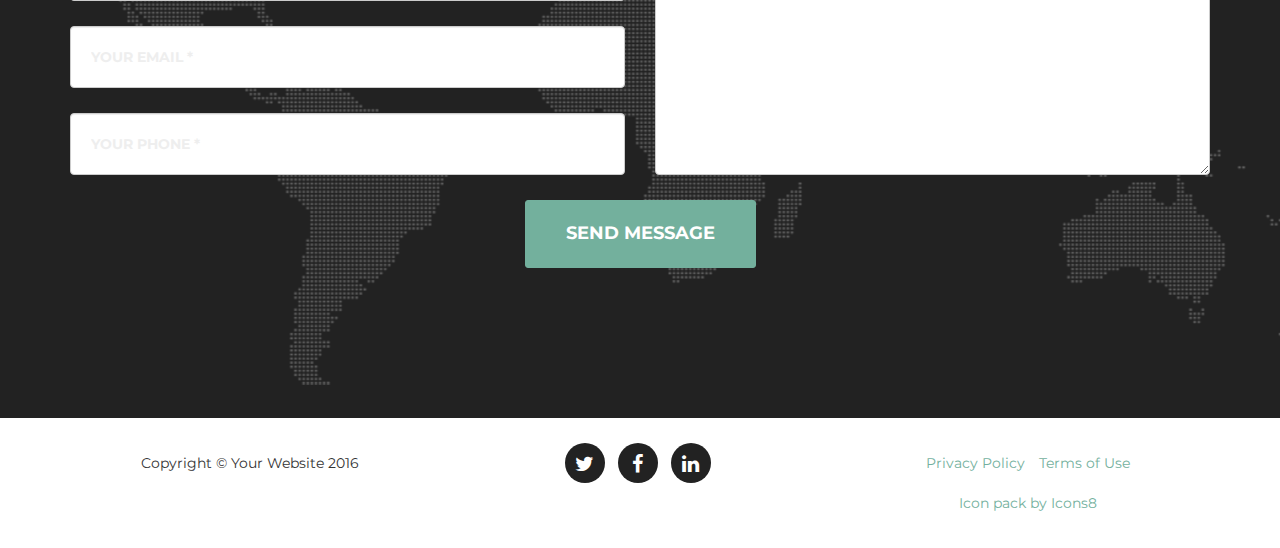
==== commit fcba06be: "añadidos iconos nuevos e imagen eli" ====
--- a/es/index.html
+++ b/es/index.html
@@ -8,21 +8,21 @@
     <meta name="viewport" content="width=device-width, initial-scale=1">
     <meta name="description" content="">
     <meta name="author" content="">
-    <link rel="shortcut icon" type="image/png" href="img/soufun-ico64.png">
+    <link rel="shortcut icon" type="image/png" href="../img/soufun-ico64.png">
     <title>SouFUN Studio</title>
 
     <!-- Bootstrap Core CSS -->
-    <link href="vendor/bootstrap/css/bootstrap.min.css" rel="stylesheet">
+    <link href="../vendor/bootstrap/css/bootstrap.min.css" rel="stylesheet">
 
     <!-- Custom Fonts -->
-    <link href="vendor/font-awesome/css/font-awesome.min.css" rel="stylesheet" type="text/css">
+    <link href="../vendor/font-awesome/css/font-awesome.min.css" rel="stylesheet" type="text/css">
     <link href="https://fonts.googleapis.com/css?family=Montserrat:400,700" rel="stylesheet" type="text/css">
     <link href='https://fonts.googleapis.com/css?family=Kaushan+Script' rel='stylesheet' type='text/css'>
     <link href='https://fonts.googleapis.com/css?family=Droid+Serif:400,700,400italic,700italic' rel='stylesheet' type='text/css'>
     <link href='https://fonts.googleapis.com/css?family=Roboto+Slab:400,100,300,700' rel='stylesheet' type='text/css'>
 
     <!-- Theme CSS -->
-    <link href="css/agency.min.css" rel="stylesheet">
+    <link href="../css/agency.min.css" rel="stylesheet">
 
     <!-- HTML5 Shim and Respond.js IE8 support of HTML5 elements and media queries -->
     <!-- WARNING: Respond.js doesn't work if you view the page via file:// -->
@@ -97,27 +97,27 @@
             <div class="row text-center">
                 <div class="col-md-4">
                     <span class="fa-stack fa-4x">
-                        <i class="fa fa-circle fa-stack-2x text-primary"></i>
-                        <i class="fa fa-gamepad fa-stack-1x fa-inverse"></i>
+                      <!-- Game Controller icon by Icons8 -->
+                      <img src="https://png.icons8.com/game-controller/dusk/64" title="Game Controller" width="64" height="64">
                     </span>
                     <h4 class="service-heading">Videojuegos</h4>
                     <p class="text-muted">¿Tienes una gran idea pero no cuentas con el equipo necesario? no te preocupes nosotros la desarrollamos por ti.</p>
                 </div>
                 <div class="col-md-4">
                     <span class="fa-stack fa-4x">
-                        <i class="fa fa-circle fa-stack-2x text-primary"></i>
-                        <i class="fa fa-laptop fa-stack-1x fa-inverse"></i>
+                      <!-- Virtual Reality icon by Icons8 -->
+                      <img src="https://png.icons8.com/virtual-reality/color/48" title="Virtual Reality" width="48" height="48">
                     </span>
                     <h4 class="service-heading">Recorridos virtuales</h4>
-                    <p class="text-muted">...</p>
+                    <p class="text-muted">Sabemos que te gusta estar al tanto en la tecnologia por eso, si necesitas un proyecto de realidad vitual nosotros lo llevamos acabo.</p>
                 </div>
                 <div class="col-md-4">
                     <span class="fa-stack fa-4x">
-                        <i class="fa fa-circle fa-stack-2x text-primary"></i>
-                        <i class="fa fa-lock fa-stack-1x fa-inverse"></i>
+                      <!-- Fork Lift icon by Icons8 -->
+                      <img src="https://png.icons8.com/fork-lift/office/60" title="Fork Lift" width="60" height="60">
                     </span>
                     <h4 class="service-heading">Proximamente</h4>
-                    <p class="text-muted">...</p>
+                    <p class="text-muted">Trabajamos muy duro para brindar mas y mejores servicios</p>
                 </div>
             </div>
         </div>
@@ -137,10 +137,12 @@
                     <a href="#portfolioModal1" class="portfolio-link" data-toggle="modal">
                         <div class="portfolio-hover">
                             <div class="portfolio-hover-content">
-                                <i class="fa fa-plus fa-3x"></i>
-                            </div>
-                        </div>
-                        <img src="img/portfolio/xplode-or-die.png" class="img-responsive" alt="xplode or die imagen">
+                                <!-- Plus Math icon by Icons8 -->
+
+<img src="https://png.icons8.com/plus-math/color/48" width="48" height="48">
+                            </div>
+                        </div>
+                        <img src="../img/portfolio/xplode-or-die.png" class="img-responsive" alt="xplode or die imagen">
                     </a>
                     <div class="portfolio-caption">
                         <h4>Xplode or die</h4>
@@ -151,10 +153,12 @@
                     <a href="#portfolioModal2" class="portfolio-link" data-toggle="modal">
                         <div class="portfolio-hover">
                             <div class="portfolio-hover-content">
-                                <i class="fa fa-plus fa-3x"></i>
-                            </div>
-                        </div>
-                        <img src="img/portfolio/uam1.png" class="img-responsive" alt="uam edificio b imagen">
+                                <!-- Plus Math icon by Icons8 -->
+
+<img src="https://png.icons8.com/plus-math/color/48" width="48" height="48">
+                            </div>
+                        </div>
+                        <img src="../img/portfolio/uam1.png" class="img-responsive" alt="uam edificio b imagen">
                     </a>
                     <div class="portfolio-caption">
                         <h4>Recorrido virtual UAM -I</h4>
@@ -165,10 +169,12 @@
                     <a href="#portfolioModal3" class="portfolio-link" data-toggle="modal">
                         <div class="portfolio-hover">
                             <div class="portfolio-hover-content">
-                                <i class="fa fa-plus fa-3x"></i>
-                            </div>
-                        </div>
-                        <img src="img/portfolio/game.png" class="img-responsive" alt="imagen juego">
+                                <!-- Plus Math icon by Icons8 -->
+
+<img src="https://png.icons8.com/plus-math/color/48" width="48" height="48">
+                            </div>
+                        </div>
+                        <img src="../img/portfolio/game.png" class="img-responsive" alt="imagen juego">
                     </a>
                     <div class="portfolio-caption">
                         <h4>Roller Ball</h4>
@@ -193,7 +199,7 @@
                     <ul class="timeline">
                         <li>
                             <div class="timeline-image">
-                                <img class="img-circle img-responsive" src="img/about/1.jpg" alt="">
+                                <img class="img-circle img-responsive" src="../img/about/1.jpg" alt="">
                             </div>
                             <div class="timeline-panel">
                                 <div class="timeline-heading">
@@ -207,7 +213,7 @@
                         </li>
                         <li class="timeline-inverted">
                             <div class="timeline-image">
-                                <img class="img-circle img-responsive" src="img/about/2.jpg" alt="">
+                                <img class="img-circle img-responsive" src="../img/about/2.jpg" alt="">
                             </div>
                             <div class="timeline-panel">
                                 <div class="timeline-heading">
@@ -221,7 +227,7 @@
                         </li>
                         <li>
                             <div class="timeline-image">
-                                <img class="img-circle img-responsive" src="img/about/3.jpg" alt="">
+                                <img class="img-circle img-responsive" src="../img/about/3.jpg" alt="">
                             </div>
                             <div class="timeline-panel">
                                 <div class="timeline-heading">
@@ -235,7 +241,7 @@
                         </li>
                         <li class="timeline-inverted">
                             <div class="timeline-image">
-                                <img class="img-circle img-responsive" src="img/about/4.jpg" alt="">
+                                <img class="img-circle img-responsive" src="../img/about/4.jpg" alt="">
                             </div>
                             <div class="timeline-panel">
                                 <div class="timeline-heading">
@@ -272,7 +278,7 @@
             <div class="row">
                 <div class="col-sm-6">
                     <div class="team-member">
-                        <img src="img/team/Usuario-Vacio-300x300.png" class="img-responsive img-circle" alt="">
+                        <img src="../img/team/Usuario-Vacio-300x300.png" class="img-responsive img-circle" alt="">
                         <h4>G. David Perez Morales</h4>
                         <p class="text-muted">Lider de Modelado 3D</p>
                         <ul class="list-inline social-buttons">
@@ -287,7 +293,7 @@
                 </div>
                 <div class="col-sm-6">
                     <div class="team-member">
-                        <img src="img/team/Usuario-Vacio-300x300.png" class="img-responsive img-circle" alt="">
+                        <img src="../img/team/Usuario-Vacio-300x300.png" class="img-responsive img-circle" alt="">
                         <h4>Roberto Torres Jiménez</h4>
                         <p class="text-muted">Lider de Programación</p>
                         <ul class="list-inline social-buttons">
@@ -308,7 +314,7 @@
             <div class="row">
                 <div class="col-sm-12">
                     <div class="team-member">
-                        <img src="img/team/Usuario-Vacio-300x300.png" class="img-responsive img-circle" alt="">
+                        <img src="../img/team/18835782_1407829962631246_7849214933604562820_n.jpg" class="img-responsive img-circle" alt="">
                         <h4>L. Elizabet Librado Nuñez</h4>
                         <p class="text-muted">Directora de arte</p>
                         <ul class="list-inline social-buttons">
@@ -324,7 +330,7 @@
             </div>
             <div class="col-sm-6">
                 <div class="team-member">
-                    <img src="img/team/Usuario-Vacio-300x300.png" class="img-responsive img-circle" alt="">
+                    <img src="../img/team/Usuario-Vacio-300x300.png" class="img-responsive img-circle" alt="">
                     <h4>Nayeli Lara Vargas</h4>
                     <p class="text-muted">Interprete</p>
                     <ul class="list-inline social-buttons">
@@ -346,17 +352,17 @@
             <div class="row">
                 <div class="col-md-4 col-sm-6">
                     <a href="#">
-                        <img src="img/logos/blender-logo.png" class="img-responsive img-centered" alt="">
+                        <img src="../img/logos/blender-logo.png" class="img-responsive img-centered" alt="">
                     </a>
                 </div>
                 <div class="col-md-4 col-sm-6">
                     <a href="#">
-                        <img src="img/logos/Unity-Logo.png" class="img-responsive img-centered" alt="">
+                        <img src="../img/logos/Unity-Logo.png" class="img-responsive img-centered" alt="">
                     </a>
                 </div>
                 <div class="col-md-4 col-sm-6">
                     <a href="#">
-                        <img src="img/logos/photoshop-logo.png" class="img-responsive img-centered" alt="">
+                        <img src="../img/logos/photoshop-logo.png" class="img-responsive img-centered" alt="">
                     </a>
                 </div>
             </div>
@@ -431,6 +437,8 @@
                         </li>
                         <li><a href="#">Terms of Use</a>
                         </li>
+                        <li><a href="https://icons8.com">Icon pack by Icons8</a>
+                        </li>
                     </ul>
                 </div>
             </div>
@@ -457,10 +465,10 @@
                                 <!-- Project Details Xplode or die Go Here -->
                                 <h2>Xplode or Die</h2>
                                 <p class="item-intro text-muted"></p>
-                                <img class="img-responsive img-centered" src="img/portfolio/xord-main-menu.png" alt="">
+                                <img class="img-responsive img-centered" src="../img/portfolio/xord-main-menu.png" alt="">
                                 <p>Ayuda a los gelatux a sobrevivir del ataque de las bombas. App descargable para Android y iOS </p>
                                 <p>
-                                    <strong>Disponible próximamente para Android y iOS </strong>completamente gratis. Para más información y detalles del juego entra a <a href="xplodeordie/">xplode-or-die</a>.</p>
+                                    <strong>Disponible próximamente para Android y iOS </strong>completamente gratis. Para más información y detalles del juego entra a <a href="../xplodeordie/">xplode-or-die</a>.</p>
                                 <ul class="list-inline">
                                     <li>Date: July 2017</li>
                                     <li>Categoría: Aplicación móvil</li>
@@ -490,7 +498,7 @@
                             <div class="modal-body">
                                 <h2>Project Heading</h2>
                                 <p class="item-intro text-muted">Lorem ipsum dolor sit amet consectetur.</p>
-                                <img class="img-responsive img-centered" src="img/portfolio/startup-framework-preview.png" alt="">
+                                <img class="img-responsive img-centered" src="../img/portfolio/startup-framework-preview.png" alt="">
                                 <p><a href="http://designmodo.com/startup/?u=787">Startup Framework</a> is a website builder for professionals. Startup Framework contains components and complex blocks (PSD+HTML Bootstrap themes and templates) which can easily be integrated into almost any design. All of these components are made in the same style, and can easily be integrated into projects, allowing you to create hundreds of solutions for your future projects.</p>
                                 <p>You can preview Startup Framework <a href="http://designmodo.com/startup/?u=787">here</a>.</p>
                                 <button type="button" class="btn btn-primary" data-dismiss="modal"><i class="fa fa-times"></i> Close Project</button>
@@ -519,7 +527,7 @@
                                 <!-- Project Details Go Here -->
                                 <h2>Project Name</h2>
                                 <p class="item-intro text-muted">algo</p>
-                                <img class="img-responsive img-centered" src="img/portfolio/treehouse-preview.png" alt="">
+                                <img class="img-responsive img-centered" src="../img/portfolio/treehouse-preview.png" alt="">
                                 <p>Treehouse is a free PSD web template built by <a href="https://www.behance.net/MathavanJaya">Mathavan Jaya</a>. This is bright and spacious design perfect for people or startup companies looking to showcase their apps or other projects.</p>
                                 <p>You can download the PSD template in this portfolio sample item at <a href="http://freebiesxpress.com/gallery/treehouse-free-psd-web-template/">FreebiesXpress.com</a>.</p>
                                 <button type="button" class="btn btn-primary" data-dismiss="modal"><i class="fa fa-times"></i> Close Project</button>
@@ -548,7 +556,7 @@
                                 <!-- Project Details Go Here -->
                                 <h2>Project Name</h2>
                                 <p class="item-intro text-muted">Lorem ipsum dolor sit amet consectetur.</p>
-                                <img class="img-responsive img-centered" src="img/portfolio/golden-preview.png" alt="">
+                                <img class="img-responsive img-centered" src="../img/portfolio/golden-preview.png" alt="">
                                 <p>Start Bootstrap's Agency theme is based on Golden, a free PSD website template built by <a href="https://www.behance.net/MathavanJaya">Mathavan Jaya</a>. Golden is a modern and clean one page web template that was made exclusively for Best PSD Freebies. This template has a great portfolio, timeline, and meet your team sections that can be easily modified to fit your needs.</p>
                                 <p>You can download the PSD template in this portfolio sample item at <a href="http://freebiesxpress.com/gallery/golden-free-one-page-web-template/">FreebiesXpress.com</a>.</p>
                                 <button type="button" class="btn btn-primary" data-dismiss="modal"><i class="fa fa-times"></i> Close Project</button>
@@ -577,7 +585,7 @@
                                 <!-- Project Details Go Here -->
                                 <h2>Project Name</h2>
                                 <p class="item-intro text-muted">Lorem ipsum dolor sit amet consectetur.</p>
-                                <img class="img-responsive img-centered" src="img/portfolio/escape-preview.png" alt="">
+                                <img class="img-responsive img-centered" src="../img/portfolio/escape-preview.png" alt="">
                                 <p>Escape is a free PSD web template built by <a href="https://www.behance.net/MathavanJaya">Mathavan Jaya</a>. Escape is a one page web template that was designed with agencies in mind. This template is ideal for those looking for a simple one page solution to describe your business and offer your services.</p>
                                 <p>You can download the PSD template in this portfolio sample item at <a href="http://freebiesxpress.com/gallery/escape-one-page-psd-web-template/">FreebiesXpress.com</a>.</p>
                                 <button type="button" class="btn btn-primary" data-dismiss="modal"><i class="fa fa-times"></i> Close Project</button>
@@ -606,7 +614,7 @@
                                 <!-- Project Details Go Here -->
                                 <h2>Project Name</h2>
                                 <p class="item-intro text-muted">Lorem ipsum dolor sit amet consectetur.</p>
-                                <img class="img-responsive img-centered" src="img/portfolio/dreams-preview.png" alt="">
+                                <img class="img-responsive img-centered" src="../img/portfolio/dreams-preview.png" alt="">
                                 <p>Dreams is a free PSD web template built by <a href="https://www.behance.net/MathavanJaya">Mathavan Jaya</a>. Dreams is a modern one page web template designed for almost any purpose. It’s a beautiful template that’s designed with the Bootstrap framework in mind.</p>
                                 <p>You can download the PSD template in this portfolio sample item at <a href="http://freebiesxpress.com/gallery/dreams-free-one-page-web-template/">FreebiesXpress.com</a>.</p>
                                 <button type="button" class="btn btn-primary" data-dismiss="modal"><i class="fa fa-times"></i> Close Project</button>
@@ -619,20 +627,20 @@
     </div>
 
     <!-- jQuery -->
-    <script src="vendor/jquery/jquery.min.js"></script>
+    <script src="../vendor/jquery/jquery.min.js"></script>
 
     <!-- Bootstrap Core JavaScript -->
-    <script src="vendor/bootstrap/js/bootstrap.min.js"></script>
+    <script src="../vendor/bootstrap/js/bootstrap.min.js"></script>
 
     <!-- Plugin JavaScript -->
     <script src="https://cdnjs.cloudflare.com/ajax/libs/jquery-easing/1.3/jquery.easing.min.js"></script>
 
     <!-- Contact Form JavaScript -->
-    <script src="js/jqBootstrapValidation.js"></script>
-    <script src="js/contact_me.js"></script>
+    <script src="../js/jqBootstrapValidation.js"></script>
+    <script src="../js/contact_me.js"></script>
 
     <!-- Theme JavaScript -->
-    <script src="js/agency.min.js"></script>
+    <script src="../js/agency.min.js"></script>
 
 </body>
 
--- a/css/agency.min.css
+++ b/css/agency.min.css
@@ -0,0 +1,5 @@
+/*!
+ * Start Bootstrap - Agency v3.3.7+1 (http://startbootstrap.com/template-overviews/agency)
+ * Copyright 2013-2016 Start Bootstrap
+ * Licensed under MIT (https://github.com/BlackrockDigital/startbootstrap/blob/gh-pages/LICENSE)
+ */.btn-primary.active,.btn-primary:active,.btn-xl.active,.btn-xl:active,.open .dropdown-toggle.btn-primary,.open .dropdown-toggle.btn-xl{background-image:none}body{overflow-x:hidden;font-family:"Roboto Slab","Helvetica Neue",Helvetica,Arial,sans-serif;webkit-tap-highlight-color:#73B09D}.btn-primary,.btn-xl,h1,h2,h3,h4,h5,h6{font-family:Montserrat,"Helvetica Neue",Helvetica,Arial,sans-serif;text-transform:uppercase;font-weight:700}.text-muted{color:#777}.text-primary-xord{color: #CC6903}.text-primary,a{color:#73B09D}p{font-size:14px;line-height:1.75}p.large{font-size:16px}a,a.active,a:active,a:focus,a:hover{outline:0}a.active,a:active,a:focus,a:hover{color:#83BEA8}.img-centered{margin:0 auto}.bg-light-gray {background-color: #eeeeee;}.bg-blue-xord{background-color: #88C3F5;}.bg-darkest-gray{background-color:#222}.btn-primary{color:#fff;background-color:#73B09D;border-color:#73B09D}.btn-primary.active,.btn-primary:active,.btn-primary:focus,.btn-primary:hover,.open .dropdown-toggle.btn-primary{color:#fff;background-color:#83BEA8;border-color:#83BEA8}.btn-primary.disabled,.btn-primary.disabled.active,.btn-primary.disabled:active,.btn-primary.disabled:focus,.btn-primary.disabled:hover,.btn-primary[disabled],.btn-primary[disabled].active,.btn-primary[disabled]:active,.btn-primary[disabled]:focus,.btn-primary[disabled]:hover,fieldset[disabled] .btn-primary,fieldset[disabled] .btn-primary.active,fieldset[disabled] .btn-primary:active,fieldset[disabled] .btn-primary:focus,fieldset[disabled] .btn-primary:hover{background-color:#73B09D;border-color:#73B09D}.btn-primary .badge{color:#73B09D;background-color:#fff}.btn-xl{color:#fff;background-color:#73B09D;border-color:#73B09D;border-radius:3px;font-size:18px;padding:20px 40px}.btn-xl.active,.btn-xl:active,.btn-xl:focus,.btn-xl:hover,.open .dropdown-toggle.btn-xl{color:#fff;background-color:#83BEA8;border-color:#83BEA8}.btn-xl.disabled,.btn-xl.disabled.active,.btn-xl.disabled:active,.btn-xl.disabled:focus,.btn-xl.disabled:hover,.btn-xl[disabled],.btn-xl[disabled].active,.btn-xl[disabled]:active,.btn-xl[disabled]:focus,.btn-xl[disabled]:hover,fieldset[disabled] .btn-xl,fieldset[disabled] .btn-xl.active,fieldset[disabled] .btn-xl:active,fieldset[disabled] .btn-xl:focus,fieldset[disabled] .btn-xl:hover{background-color:#73B09D;border-color:#73B09D}.btn-xl .badge{color:#73B09D;background-color:#fff}.navbar-custom{background-color:#222;border-color:transparent}.navbar-custom .navbar-brand{color:#73B09D;font-family:"Kaushan Script","Helvetica Neue",Helvetica,Arial,cursive}.navbar-custom .navbar-brand.active,.navbar-custom .navbar-brand:active,.navbar-custom .navbar-brand:focus,.navbar-custom .navbar-brand:hover{color:#83BEA8}.navbar-custom .nav li a,.navbar-custom .navbar-toggle{font-family:Montserrat,"Helvetica Neue",Helvetica,Arial,sans-serif;color:#fff;text-transform:uppercase}.navbar-custom .navbar-collapse{border-color:rgba(255,255,255,.02)}.navbar-custom .navbar-toggle{background-color:#73B09D;border-color:#73B09D;font-size:12px}.navbar-custom .navbar-toggle:focus,.navbar-custom .navbar-toggle:hover{background-color:#73B09D}.navbar-custom .nav li a{font-weight:400;letter-spacing:1px}.navbar-custom .nav li a:focus,.navbar-custom .nav li a:hover{color:#73B09D;outline:0}.navbar-custom .navbar-nav>.active>a{border-radius:0;color:#fff;background-color:#73B09D}.navbar-custom .navbar-nav>.active>a:focus,.navbar-custom .navbar-nav>.active>a:hover{color:#fff;background-color:#83BEA8}@media (min-width:768px){.navbar-custom{background-color:transparent;padding:25px 0;-webkit-transition:padding .3s;-moz-transition:padding .3s;transition:padding .3s;border:none}.navbar-custom .navbar-brand{font-size:2em;-webkit-transition:all .3s;-moz-transition:all .3s;transition:all .3s}.navbar-custom .navbar-nav>.active>a{border-radius:3px}.navbar-custom.affix{background-color:#222;padding:10px 0}.navbar-custom.affix .navbar-brand{font-size:1.5em}}.navbar-custom-xord {background-color: #88C3F5;border-color: transparent;}.navbar-custom-xord .navbar-brand{color: #73B09D;font-family: "Kaushan Script", "Helvetica Neue", Helvetica, Arial, cursive;}.navbar-custom-xord .navbar-brand:hover,.navbar-custom-xord .navbar-brand:focus,.navbar-custom-xord .navbar-brand:active,.navbar-custom-xord .navbar-brand.active {color: #83BEA8;}.navbar-custom-xord .navbar-collapse {border-color: rgba(255, 255, 255, 0.02);}.navbar-custom-xord .navbar-toggle {background-color: #73B09D;border-color: #73B09D;font-family: "Montserrat", "Helvetica Neue", Helvetica, Arial, sans-serif;text-transform: uppercase;color: white;font-size: 12px;}.navbar-custom-xord .navbar-toggle:hover,.navbar-custom-xord .navbar-toggle:focus {background-color: #73B09D;}.navbar-custom-xord .nav li a {font-family: "Montserrat", "Helvetica Neue", Helvetica, Arial, sans-serif;text-transform: uppercase;font-weight: 400;letter-spacing: 1px;color: white;}.navbar-custom-xord .nav li a:hover,.navbar-custom-xord .nav li a:focus {color: #73B09D;outline: none;}.navbar-custom-xord .navbar-nav > .active > a {border-radius: 0;color: white;background-color: #73B09D;}.navbar-custom-xord .navbar-nav > .active > a:hover,.navbar-custom-xor.navbar-nav> .active > a:focus {color: white;background-color: #83BEA8;}@media (min-width: 768px) {.navbar-custom-xord {background-color: transparent;padding: 25px 0;-webkit-transition: padding 0.3s;-moz-transition: padding 0.3s;transition: padding 0.3s;border: none;}.navbar-custom-xord .navbar-brand {font-size: 2em;-webkit-transition: all 0.3s;-moz-transition: all 0.3s;transition: all 0.3s;}.navbar-custom-xord .navbar-nav > .active > a {border-radius: 3px;}}@media(min-width: 768px) {.navbar-custom-xord.affix {background-color: #222222;padding: 10px 0;}.navbar-custom-xord.affix .navbar-brand {font-size: 1.5em;}}header{background-image:url(../img/header-bg.jpg);background-repeat:no-repeat;background-attachment:scroll;background-position:center center;-webkit-background-size:cover;-moz-background-size:cover;background-size:cover;-o-background-size:cover;text-align:center;color:#fff}header .intro-text{padding-top:100px;padding-bottom:50px}header .intro-text .intro-lead-in{font-family:"Droid Serif","Helvetica Neue",Helvetica,Arial,sans-serif;font-style:italic;font-size:22px;line-height:22px;margin-bottom:25px}header .intro-text .intro-heading{font-family:Montserrat,"Helvetica Neue",Helvetica,Arial,sans-serif;text-transform:uppercase;font-weight:700;font-size:50px;line-height:50px;margin-bottom:25px}@media (min-width:768px){header .intro-text{padding-top:300px;padding-bottom:200px}header .intro-text .intro-lead-in{font-family:"Droid Serif","Helvetica Neue",Helvetica,Arial,sans-serif;font-style:italic;font-size:40px;line-height:40px;margin-bottom:25px}header .intro-text .intro-heading{font-family:Montserrat,"Helvetica Neue",Helvetica,Arial,sans-serif;text-transform:uppercase;font-weight:700;font-size:75px;line-height:75px;margin-bottom:50px}}#headerxord {background-image: url('../img/xordie/xord-banner.png');background-repeat: no-repeat;background-attachment: scroll;background-position: center center;-webkit-background-size: cover;-moz-background-size: cover;background-size: cover;-o-background-size: cover;text-align: center;color: white;}#headerxord .intro-text {padding-top: 100px;padding-bottom: 50px;}#headerxord .intro-text .intro-lead-in {font-family: "Droid Serif", "Helvetica Neue", Helvetica, Arial, sans-serif;font-style: italic;font-size: 22px;line-height: 22px;margin-bottom: 25px;}#headerxord .intro-text .intro-heading {font-family: "Montserrat", "Helvetica Neue", Helvetica, Arial, sans-serif;text-transform: uppercase;font-weight: 700;font-size: 50px;line-height: 50px;margin-bottom: 25px;}@media (min-width: 768px) {#headerxord .intro-text {padding-top: 300px;padding-bottom: 200px;}#headerxord .intro-text .intro-lead-in {font-family: "Droid Serif", "Helvetica Neue", Helvetica, Arial, sans-serif;font-style: italic;font-size: 40px;line-height: 40px;margin-bottom: 25px;}#headerxord .intro-text .intro-heading {font-family: "Montserrat", "Helvetica Neue", Helvetica, Arial, sans-serif;text-transform: uppercase;font-weight: 700;font-size: 75px;line-height: 75px;margin-bottom: 50px;}}#portfolio .portfolio-item .portfolio-caption p,section h3.section-subheading{font-family:"Droid Serif","Helvetica Neue",Helvetica,Arial,sans-serif;font-style:italic}section{padding:100px 0}section h2.section-heading{font-size:40px;margin-top:0;margin-bottom:15px}section h3.section-subheading{font-size:16px;text-transform:none;font-weight:400;margin-bottom:75px}@media (min-width:768px){section{padding:150px 0}}.service-heading{margin:15px 0;text-transform:none}#portfolio .portfolio-item{margin:0 0 15px;right:0}#portfolio .portfolio-item .portfolio-link{display:block;position:relative;max-width:400px;margin:0 auto}#portfolio .portfolio-item .portfolio-link .portfolio-hover{background:rgba(137, 118, 160, 0.9);position:absolute;width:100%;height:100%;opacity:0;transition:all ease .5s;-webkit-transition:all ease .5s;-moz-transition:all ease .5s}#portfolio .portfolio-item .portfolio-link .portfolio-hover:hover{opacity:1}#portfolio .portfolio-item .portfolio-link .portfolio-hover .portfolio-hover-content{position:absolute;width:100%;height:20px;font-size:20px;text-align:center;top:50%;margin-top:-12px;color:#fff}#portfolio .portfolio-item .portfolio-link .portfolio-hover .portfolio-hover-content i{margin-top:-12px}#portfolio .portfolio-item .portfolio-link .portfolio-hover .portfolio-hover-content h3,#portfolio .portfolio-item .portfolio-link .portfolio-hover .portfolio-hover-content h4{margin:0}#portfolio .portfolio-item .portfolio-caption{max-width:400px;margin:0 auto;background-color:#fff;text-align:center;padding:25px}#portfolio .portfolio-item .portfolio-caption h4{text-transform:none;margin:0}#portfolio .portfolio-item .portfolio-caption p{font-size:16px;margin:0}footer span.copyright,footer ul.quicklinks{font-family:Montserrat,"Helvetica Neue",Helvetica,Arial,sans-serif}#portfolio *{z-index:2}@media (min-width:767px){#portfolio .portfolio-item{margin:0 0 30px}}.timeline{list-style:none;padding:0;position:relative}.timeline:before{top:0;bottom:0;position:absolute;content:"";width:2px;background-color:#f1f1f1;left:40px;margin-left:-1.5px}.timeline>li{margin-bottom:50px;position:relative;min-height:50px}.timeline>li:after,.timeline>li:before{content:" ";display:table}.timeline>li:after{clear:both}.timeline>li .timeline-panel{width:100%;float:right;padding:0 20px 0 100px;position:relative;text-align:left}.timeline>li .timeline-panel:before{border-left-width:0;border-right-width:15px;left:-15px;right:auto}.timeline>li .timeline-panel:after{border-left-width:0;border-right-width:14px;left:-14px;right:auto}.timeline>li .timeline-image{left:0;margin-left:0;width:80px;height:80px;position:absolute;z-index:100;background-color:#73B09D;color:#fff;border-radius:100%;border:7px solid #f1f1f1;text-align:center}.timeline>li .timeline-image h4{font-size:10px;margin-top:12px;line-height:14px}.timeline>li.timeline-inverted>.timeline-panel{float:right;text-align:left;padding:0 20px 0 100px}.timeline>li.timeline-inverted>.timeline-panel:before{border-left-width:0;border-right-width:15px;left:-15px;right:auto}.timeline>li.timeline-inverted>.timeline-panel:after{border-left-width:0;border-right-width:14px;left:-14px;right:auto}.timeline>li:last-child{margin-bottom:0}.timeline .timeline-heading h4{margin-top:0;color:inherit}.timeline .timeline-heading h4.subheading{text-transform:none}.timeline .timeline-body>p,.timeline .timeline-body>ul{margin-bottom:0}@media (min-width:768px){.timeline:before{left:50%}.timeline>li{margin-bottom:100px;min-height:100px}.timeline>li .timeline-panel{width:41%;float:left;padding:0 20px 20px 30px;text-align:right}.timeline>li .timeline-image{width:100px;height:100px;left:50%;margin-left:-50px}.timeline>li .timeline-image h4{font-size:13px;margin-top:16px;line-height:18px}.timeline>li.timeline-inverted>.timeline-panel{float:right;text-align:left;padding:0 30px 20px 20px}}@media (min-width:992px){.timeline>li .timeline-panel,.timeline>li.timeline-inverted>.timeline-panel{padding:0 20px 20px}.timeline>li{min-height:150px}.timeline>li .timeline-image{width:150px;height:150px;margin-left:-75px}.timeline>li .timeline-image h4{font-size:18px;margin-top:30px;line-height:26px}}@media (min-width:1200px){.timeline>li{min-height:170px}.timeline>li .timeline-panel{padding:0 20px 20px 100px}.timeline>li .timeline-image{width:170px;height:170px;margin-left:-85px}.timeline>li .timeline-image h4{margin-top:40px}.timeline>li.timeline-inverted>.timeline-panel{padding:0 100px 20px 20px}}.team-member{text-align:center;margin-bottom:50px}.team-member img{margin:0 auto;border:7px solid #fff}.team-member h4{margin-top:25px;margin-bottom:0;text-transform:none}.team-member p{margin-top:0}aside.clients img{margin:50px auto}section#contact{background-color:#222;background-image:url(../img/map-image.png);background-position:center;background-repeat:no-repeat}section#contact .section-heading{color:#fff}section#contact .form-group{margin-bottom:25px}section#contact .form-group input,section#contact .form-group textarea{padding:20px}section#contact .form-group input.form-control{height:auto}section#contact .form-group textarea.form-control{height:236px}section#contact .form-control:focus{border-color:#73B09D;box-shadow:none}section#contact ::-webkit-input-placeholder{font-family:Montserrat,"Helvetica Neue",Helvetica,Arial,sans-serif;text-transform:uppercase;font-weight:700;color:#eee}section#contact :-moz-placeholder{font-family:Montserrat,"Helvetica Neue",Helvetica,Arial,sans-serif;text-transform:uppercase;font-weight:700;color:#eee}section#contact ::-moz-placeholder{font-family:Montserrat,"Helvetica Neue",Helvetica,Arial,sans-serif;text-transform:uppercase;font-weight:700;color:#eee}section#contact :-ms-input-placeholder{font-family:Montserrat,"Helvetica Neue",Helvetica,Arial,sans-serif;text-transform:uppercase;font-weight:700;color:#eee}section#contact .text-danger{color:#e74c3c}footer{padding:25px 0;text-align:center}footer span.copyright{line-height:40px;text-transform:uppercase;text-transform:none}footer ul.quicklinks{margin-bottom:0;line-height:40px;text-transform:uppercase;text-transform:none}ul.social-buttons{margin-bottom:0}ul.social-buttons li a{display:block;background-color:#222;height:40px;width:40px;border-radius:100%;font-size:20px;line-height:40px;color:#fff;outline:0;-webkit-transition:all .3s;-moz-transition:all .3s;transition:all .3s}ul.social-buttons li a:active,ul.social-buttons li a:focus,ul.social-buttons li a:hover{background-color:#73B09D}.btn.active,.btn:active,.btn:active:focus,.btn:focus{outline:0}.portfolio-modal .modal-dialog{margin:0;height:100%;width:auto}.portfolio-modal .modal-content{border-radius:0;background-clip:border-box;-webkit-box-shadow:none;box-shadow:none;border:none;min-height:100%;padding:100px 0;text-align:center}.portfolio-modal .modal-content h2{margin-bottom:15px;font-size:3em}.portfolio-modal .modal-content p{margin-bottom:30px}.portfolio-modal .modal-content p.item-intro{margin:20px 0 30px;font-family:"Droid Serif","Helvetica Neue",Helvetica,Arial,sans-serif;font-style:italic;font-size:16px}.portfolio-modal .modal-content ul.list-inline{margin-bottom:30px;margin-top:0}.portfolio-modal .modal-content img{margin-bottom:30px}.portfolio-modal .close-modal{position:absolute;width:75px;height:75px;background-color:transparent;top:25px;right:25px;cursor:pointer}.portfolio-modal .close-modal:hover{opacity:.3}.portfolio-modal .close-modal .lr{height:75px;width:1px;margin-left:35px;background-color:#222;transform:rotate(45deg);-ms-transform:rotate(45deg);-webkit-transform:rotate(45deg);z-index:1051}.portfolio-modal .close-modal .lr .rl{height:75px;width:1px;background-color:#222;transform:rotate(90deg);-ms-transform:rotate(90deg);-webkit-transform:rotate(90deg);z-index:1052}.portfolio-modal .modal-backdrop{opacity:0;display:none}::-moz-selection{text-shadow:none;background:#73B09D}::selection{text-shadow:none;background:#73B09D}img::selection{background:0 0}img::-moz-selection{background:0 0}
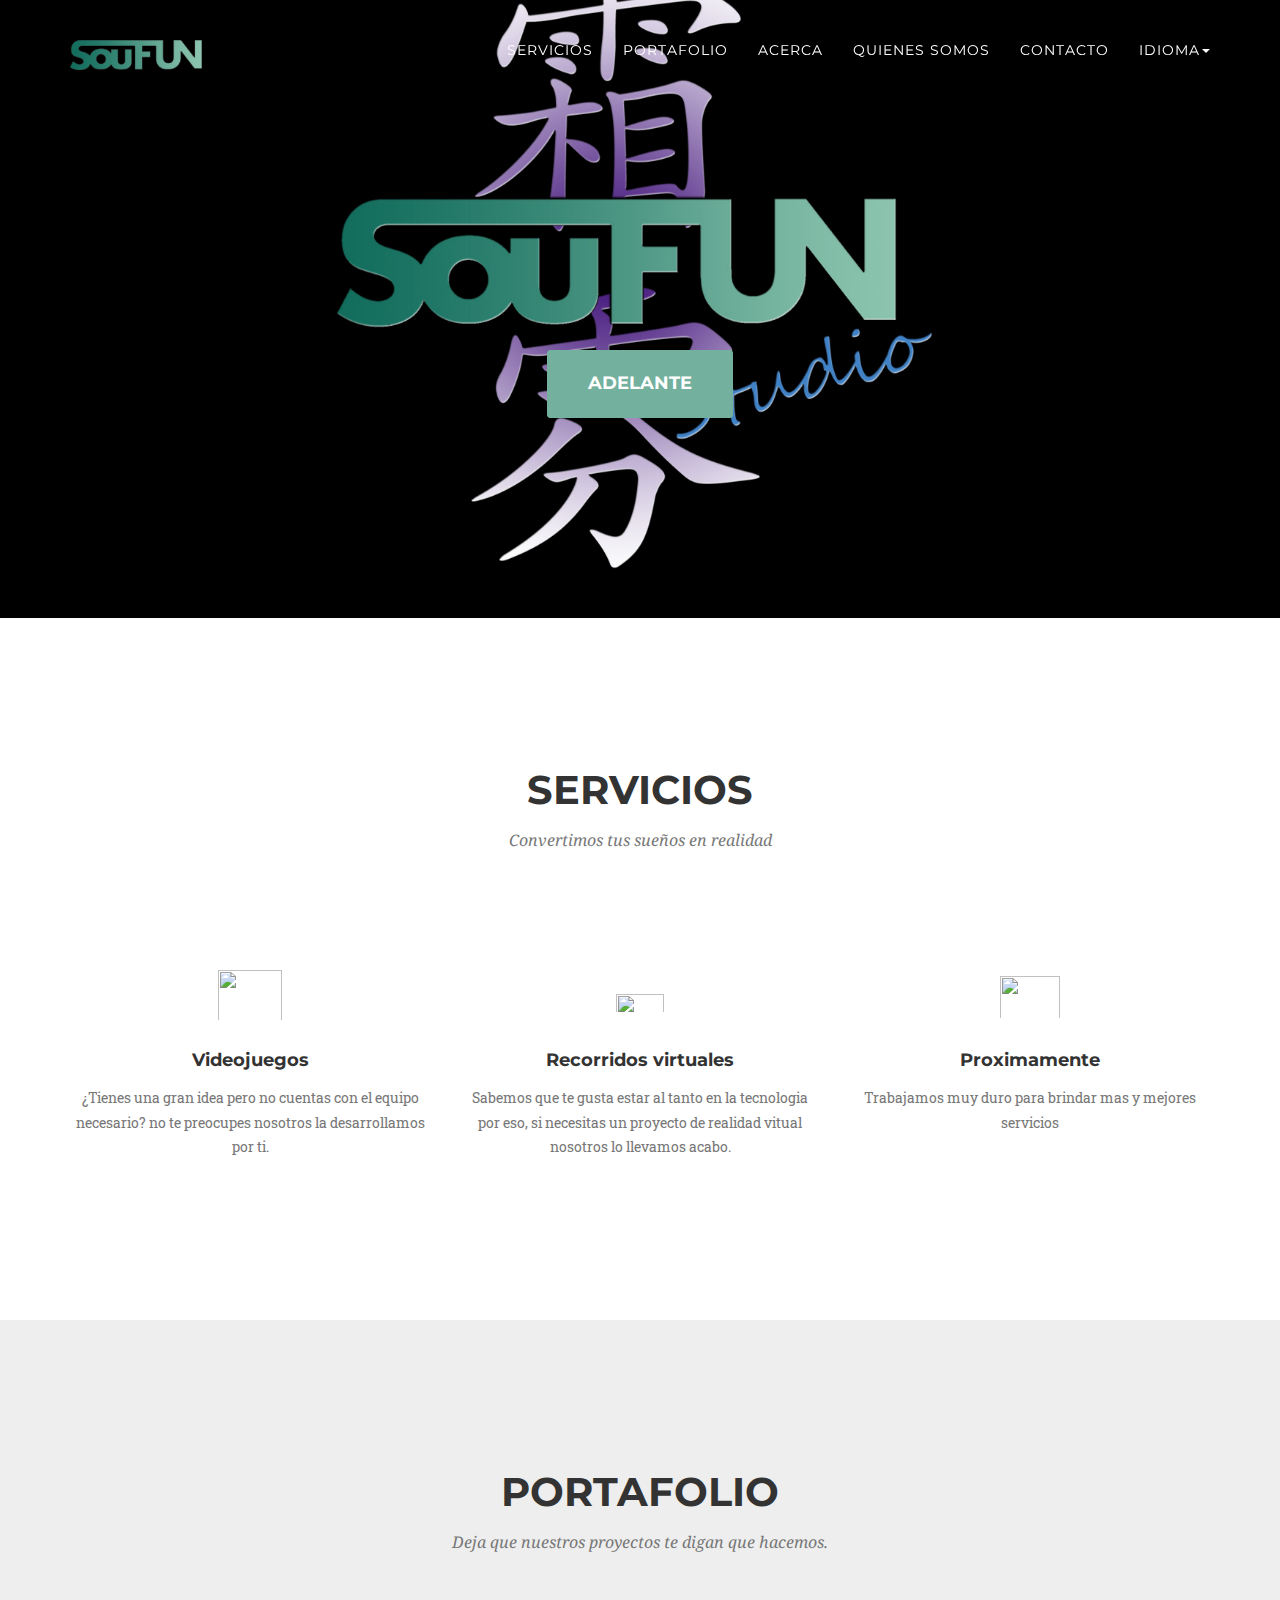
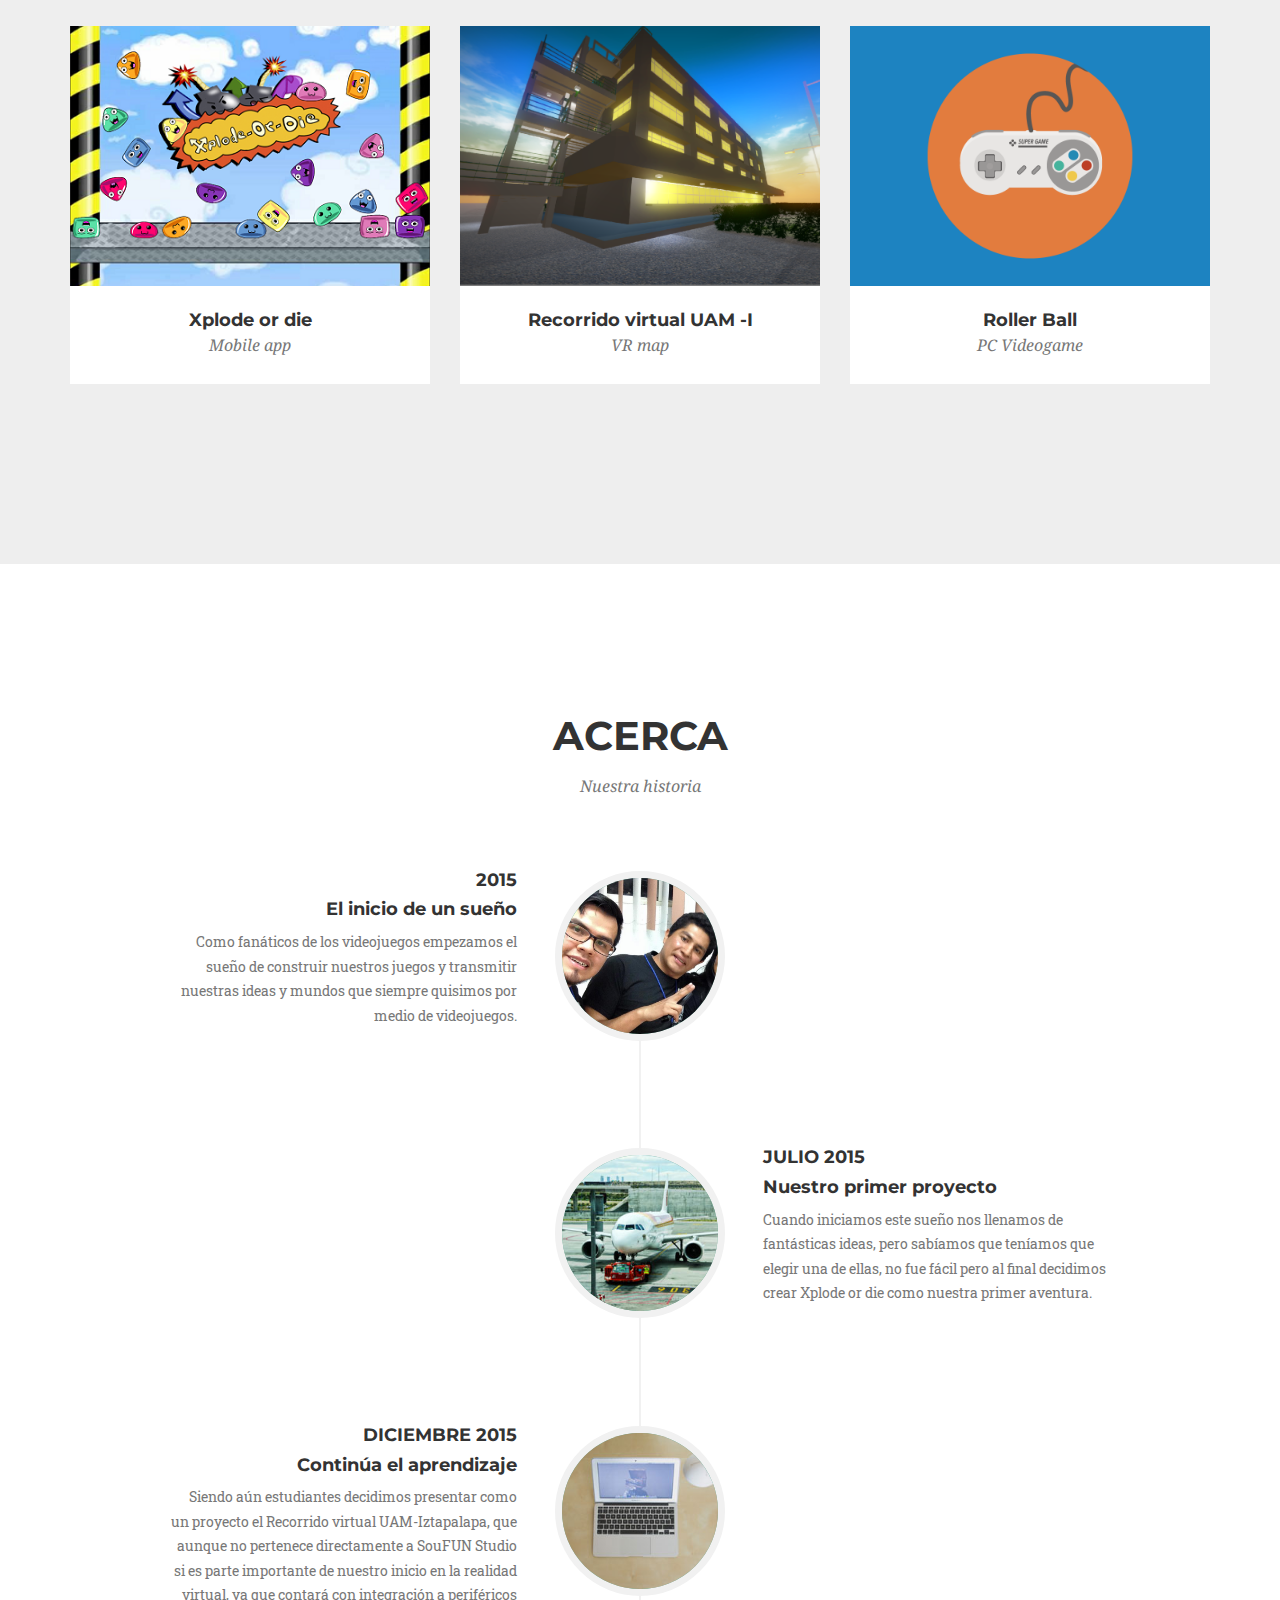
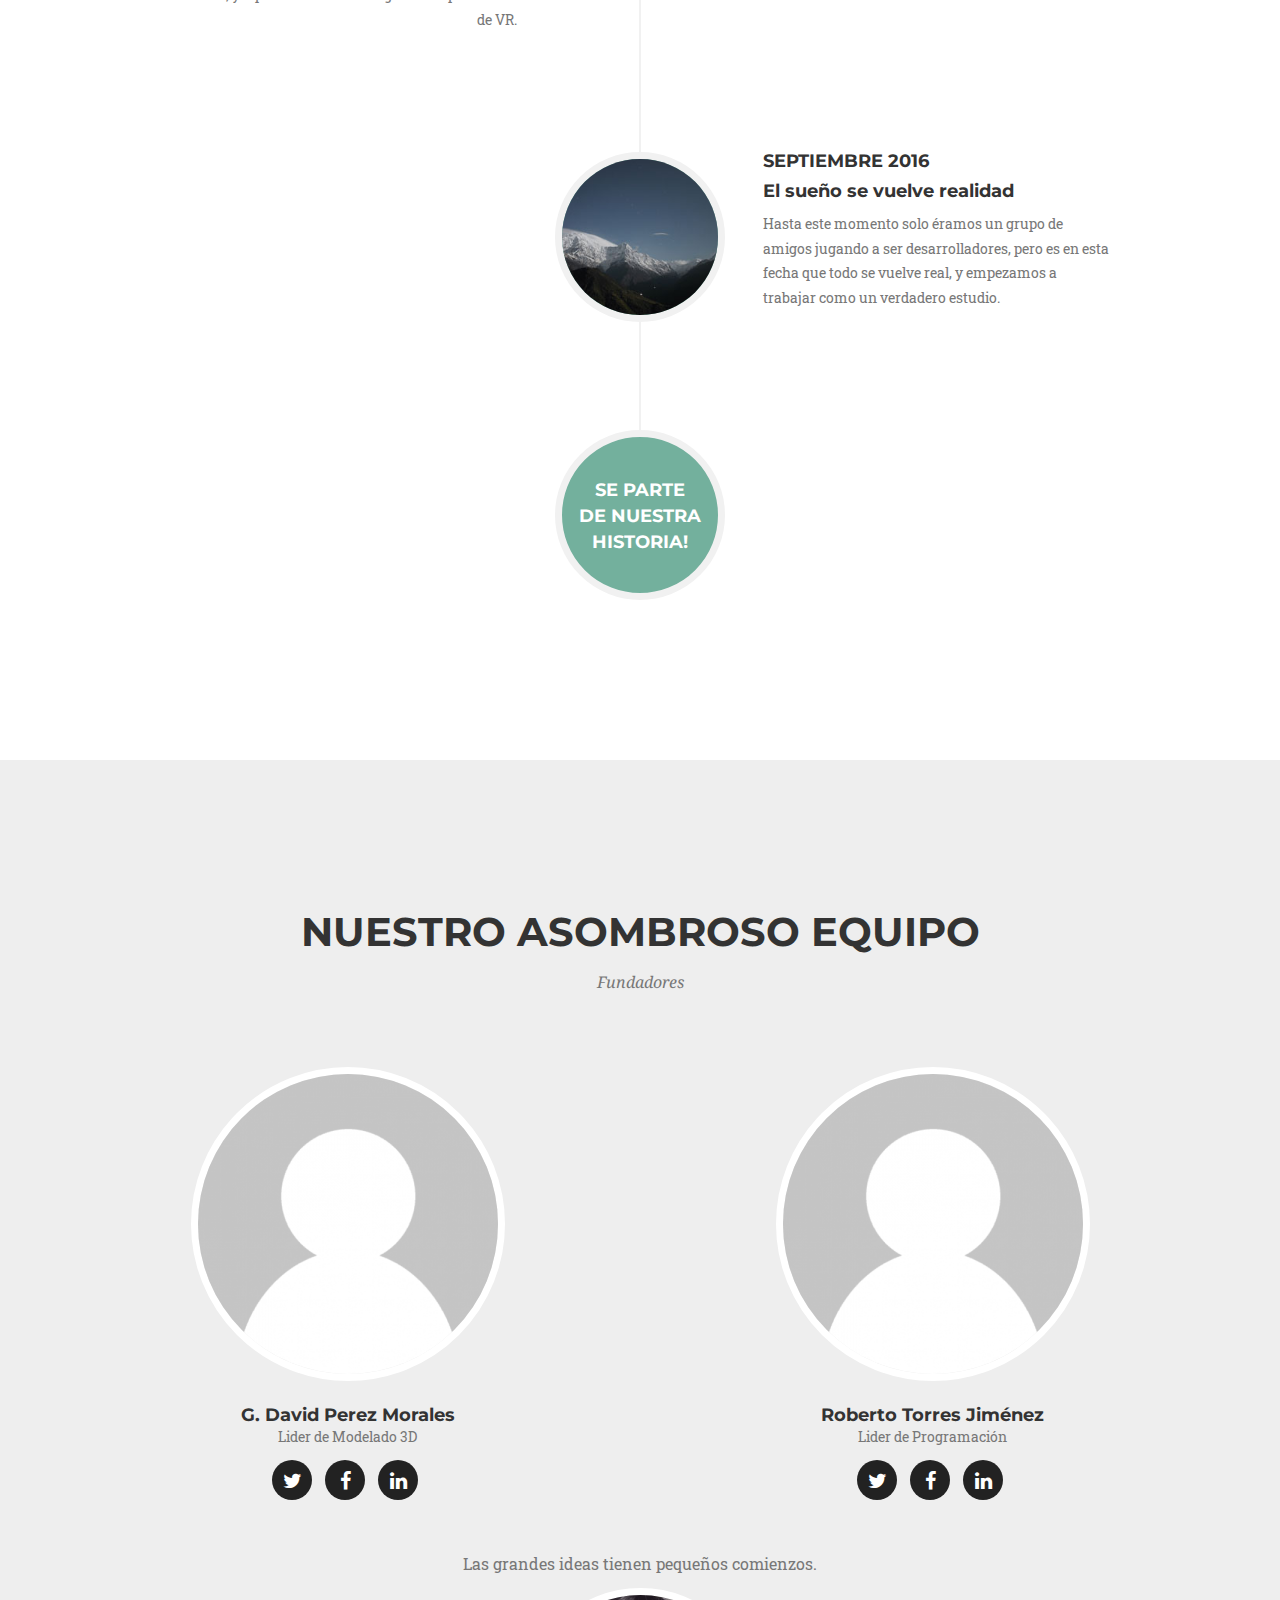
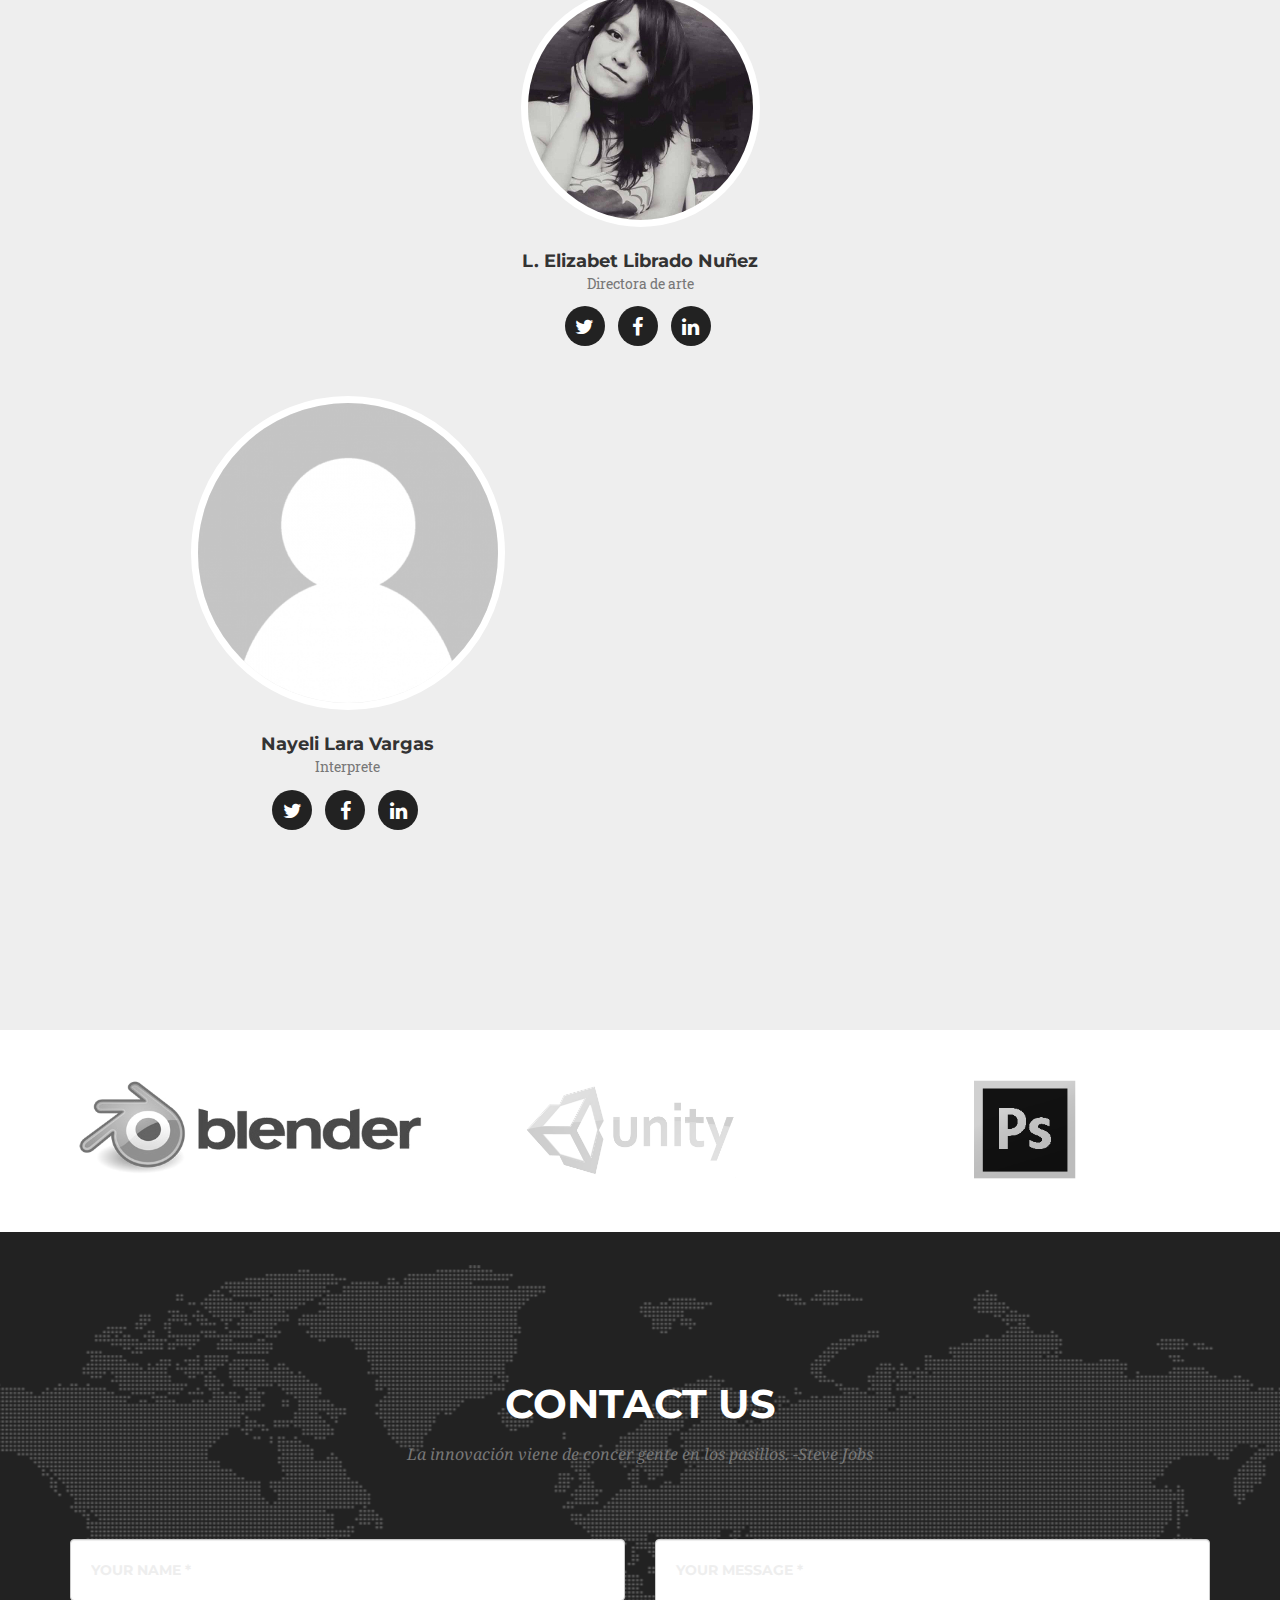
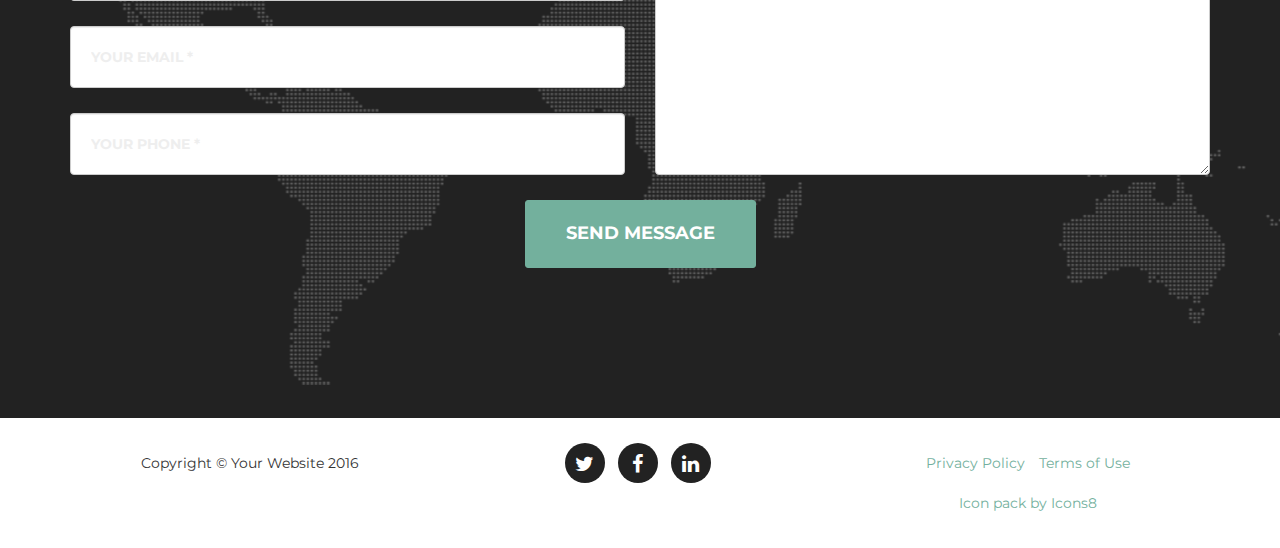
==== commit 8d65fa21: "Modificada pagina en español" ====
--- a/es/index.html
+++ b/es/index.html
@@ -43,9 +43,8 @@
                 <button type="button" class="navbar-toggle" data-toggle="collapse" data-target="#bs-example-navbar-collapse-1">
                     <span class="sr-only">Toggle navigation</span> Menú <i class="fa fa-bars"></i>
                 </button>
-                <a class="navbar-brand page-scroll" href="#page-top">SouFUN Studio</a>
-            </div>
-
+                <a class="navbar-brand page-scroll" href="#page-top"><img src="../img/soufun-letters.png" height="30px" alt="logo-mini"></a>
+            </div>
             <!-- Collect the nav links, forms, and other content for toggling -->
             <div class="collapse navbar-collapse" id="bs-example-navbar-collapse-1">
                 <ul class="nav navbar-nav navbar-right">
@@ -67,6 +66,14 @@
                     <li>
                         <a class="page-scroll" href="#contact">Contacto</a>
                     </li>
+                    <li>
+                      <a class="page-scroll" type="button" data-toggle="dropdown">Idioma<span class="caret"></span>
+                      </a>
+                      <ul class="dropdown-menu">
+                        <li><a href="../index.html">Ingles</a></li>
+                        <li><a href="#">Español</a></li>
+                      </ul>
+                  </li>
                 </ul>
             </div>
             <!-- /.navbar-collapse -->
--- a/css/agency.min.css
+++ b/css/agency.min.css
@@ -2,4 +2,4 @@
  * Start Bootstrap - Agency v3.3.7+1 (http://startbootstrap.com/template-overviews/agency)
  * Copyright 2013-2016 Start Bootstrap
  * Licensed under MIT (https://github.com/BlackrockDigital/startbootstrap/blob/gh-pages/LICENSE)
- */.btn-primary.active,.btn-primary:active,.btn-xl.active,.btn-xl:active,.open .dropdown-toggle.btn-primary,.open .dropdown-toggle.btn-xl{background-image:none}body{overflow-x:hidden;font-family:"Roboto Slab","Helvetica Neue",Helvetica,Arial,sans-serif;webkit-tap-highlight-color:#73B09D}.btn-primary,.btn-xl,h1,h2,h3,h4,h5,h6{font-family:Montserrat,"Helvetica Neue",Helvetica,Arial,sans-serif;text-transform:uppercase;font-weight:700}.text-muted{color:#777}.text-primary-xord{color: #CC6903}.text-primary,a{color:#73B09D}p{font-size:14px;line-height:1.75}p.large{font-size:16px}a,a.active,a:active,a:focus,a:hover{outline:0}a.active,a:active,a:focus,a:hover{color:#83BEA8}.img-centered{margin:0 auto}.bg-light-gray {background-color: #eeeeee;}.bg-blue-xord{background-color: #88C3F5;}.bg-darkest-gray{background-color:#222}.btn-primary{color:#fff;background-color:#73B09D;border-color:#73B09D}.btn-primary.active,.btn-primary:active,.btn-primary:focus,.btn-primary:hover,.open .dropdown-toggle.btn-primary{color:#fff;background-color:#83BEA8;border-color:#83BEA8}.btn-primary.disabled,.btn-primary.disabled.active,.btn-primary.disabled:active,.btn-primary.disabled:focus,.btn-primary.disabled:hover,.btn-primary[disabled],.btn-primary[disabled].active,.btn-primary[disabled]:active,.btn-primary[disabled]:focus,.btn-primary[disabled]:hover,fieldset[disabled] .btn-primary,fieldset[disabled] .btn-primary.active,fieldset[disabled] .btn-primary:active,fieldset[disabled] .btn-primary:focus,fieldset[disabled] .btn-primary:hover{background-color:#73B09D;border-color:#73B09D}.btn-primary .badge{color:#73B09D;background-color:#fff}.btn-xl{color:#fff;background-color:#73B09D;border-color:#73B09D;border-radius:3px;font-size:18px;padding:20px 40px}.btn-xl.active,.btn-xl:active,.btn-xl:focus,.btn-xl:hover,.open .dropdown-toggle.btn-xl{color:#fff;background-color:#83BEA8;border-color:#83BEA8}.btn-xl.disabled,.btn-xl.disabled.active,.btn-xl.disabled:active,.btn-xl.disabled:focus,.btn-xl.disabled:hover,.btn-xl[disabled],.btn-xl[disabled].active,.btn-xl[disabled]:active,.btn-xl[disabled]:focus,.btn-xl[disabled]:hover,fieldset[disabled] .btn-xl,fieldset[disabled] .btn-xl.active,fieldset[disabled] .btn-xl:active,fieldset[disabled] .btn-xl:focus,fieldset[disabled] .btn-xl:hover{background-color:#73B09D;border-color:#73B09D}.btn-xl .badge{color:#73B09D;background-color:#fff}.navbar-custom{background-color:#222;border-color:transparent}.navbar-custom .navbar-brand{color:#73B09D;font-family:"Kaushan Script","Helvetica Neue",Helvetica,Arial,cursive}.navbar-custom .navbar-brand.active,.navbar-custom .navbar-brand:active,.navbar-custom .navbar-brand:focus,.navbar-custom .navbar-brand:hover{color:#83BEA8}.navbar-custom .nav li a,.navbar-custom .navbar-toggle{font-family:Montserrat,"Helvetica Neue",Helvetica,Arial,sans-serif;color:#fff;text-transform:uppercase}.navbar-custom .navbar-collapse{border-color:rgba(255,255,255,.02)}.navbar-custom .navbar-toggle{background-color:#73B09D;border-color:#73B09D;font-size:12px}.navbar-custom .navbar-toggle:focus,.navbar-custom .navbar-toggle:hover{background-color:#73B09D}.navbar-custom .nav li a{font-weight:400;letter-spacing:1px}.navbar-custom .nav li a:focus,.navbar-custom .nav li a:hover{color:#73B09D;outline:0}.navbar-custom .navbar-nav>.active>a{border-radius:0;color:#fff;background-color:#73B09D}.navbar-custom .navbar-nav>.active>a:focus,.navbar-custom .navbar-nav>.active>a:hover{color:#fff;background-color:#83BEA8}@media (min-width:768px){.navbar-custom{background-color:transparent;padding:25px 0;-webkit-transition:padding .3s;-moz-transition:padding .3s;transition:padding .3s;border:none}.navbar-custom .navbar-brand{font-size:2em;-webkit-transition:all .3s;-moz-transition:all .3s;transition:all .3s}.navbar-custom .navbar-nav>.active>a{border-radius:3px}.navbar-custom.affix{background-color:#222;padding:10px 0}.navbar-custom.affix .navbar-brand{font-size:1.5em}}.navbar-custom-xord {background-color: #88C3F5;border-color: transparent;}.navbar-custom-xord .navbar-brand{color: #73B09D;font-family: "Kaushan Script", "Helvetica Neue", Helvetica, Arial, cursive;}.navbar-custom-xord .navbar-brand:hover,.navbar-custom-xord .navbar-brand:focus,.navbar-custom-xord .navbar-brand:active,.navbar-custom-xord .navbar-brand.active {color: #83BEA8;}.navbar-custom-xord .navbar-collapse {border-color: rgba(255, 255, 255, 0.02);}.navbar-custom-xord .navbar-toggle {background-color: #73B09D;border-color: #73B09D;font-family: "Montserrat", "Helvetica Neue", Helvetica, Arial, sans-serif;text-transform: uppercase;color: white;font-size: 12px;}.navbar-custom-xord .navbar-toggle:hover,.navbar-custom-xord .navbar-toggle:focus {background-color: #73B09D;}.navbar-custom-xord .nav li a {font-family: "Montserrat", "Helvetica Neue", Helvetica, Arial, sans-serif;text-transform: uppercase;font-weight: 400;letter-spacing: 1px;color: white;}.navbar-custom-xord .nav li a:hover,.navbar-custom-xord .nav li a:focus {color: #73B09D;outline: none;}.navbar-custom-xord .navbar-nav > .active > a {border-radius: 0;color: white;background-color: #73B09D;}.navbar-custom-xord .navbar-nav > .active > a:hover,.navbar-custom-xor.navbar-nav> .active > a:focus {color: white;background-color: #83BEA8;}@media (min-width: 768px) {.navbar-custom-xord {background-color: transparent;padding: 25px 0;-webkit-transition: padding 0.3s;-moz-transition: padding 0.3s;transition: padding 0.3s;border: none;}.navbar-custom-xord .navbar-brand {font-size: 2em;-webkit-transition: all 0.3s;-moz-transition: all 0.3s;transition: all 0.3s;}.navbar-custom-xord .navbar-nav > .active > a {border-radius: 3px;}}@media(min-width: 768px) {.navbar-custom-xord.affix {background-color: #222222;padding: 10px 0;}.navbar-custom-xord.affix .navbar-brand {font-size: 1.5em;}}header{background-image:url(../img/header-bg.jpg);background-repeat:no-repeat;background-attachment:scroll;background-position:center center;-webkit-background-size:cover;-moz-background-size:cover;background-size:cover;-o-background-size:cover;text-align:center;color:#fff}header .intro-text{padding-top:100px;padding-bottom:50px}header .intro-text .intro-lead-in{font-family:"Droid Serif","Helvetica Neue",Helvetica,Arial,sans-serif;font-style:italic;font-size:22px;line-height:22px;margin-bottom:25px}header .intro-text .intro-heading{font-family:Montserrat,"Helvetica Neue",Helvetica,Arial,sans-serif;text-transform:uppercase;font-weight:700;font-size:50px;line-height:50px;margin-bottom:25px}@media (min-width:768px){header .intro-text{padding-top:300px;padding-bottom:200px}header .intro-text .intro-lead-in{font-family:"Droid Serif","Helvetica Neue",Helvetica,Arial,sans-serif;font-style:italic;font-size:40px;line-height:40px;margin-bottom:25px}header .intro-text .intro-heading{font-family:Montserrat,"Helvetica Neue",Helvetica,Arial,sans-serif;text-transform:uppercase;font-weight:700;font-size:75px;line-height:75px;margin-bottom:50px}}#headerxord {background-image: url('../img/xordie/xord-banner.png');background-repeat: no-repeat;background-attachment: scroll;background-position: center center;-webkit-background-size: cover;-moz-background-size: cover;background-size: cover;-o-background-size: cover;text-align: center;color: white;}#headerxord .intro-text {padding-top: 100px;padding-bottom: 50px;}#headerxord .intro-text .intro-lead-in {font-family: "Droid Serif", "Helvetica Neue", Helvetica, Arial, sans-serif;font-style: italic;font-size: 22px;line-height: 22px;margin-bottom: 25px;}#headerxord .intro-text .intro-heading {font-family: "Montserrat", "Helvetica Neue", Helvetica, Arial, sans-serif;text-transform: uppercase;font-weight: 700;font-size: 50px;line-height: 50px;margin-bottom: 25px;}@media (min-width: 768px) {#headerxord .intro-text {padding-top: 300px;padding-bottom: 200px;}#headerxord .intro-text .intro-lead-in {font-family: "Droid Serif", "Helvetica Neue", Helvetica, Arial, sans-serif;font-style: italic;font-size: 40px;line-height: 40px;margin-bottom: 25px;}#headerxord .intro-text .intro-heading {font-family: "Montserrat", "Helvetica Neue", Helvetica, Arial, sans-serif;text-transform: uppercase;font-weight: 700;font-size: 75px;line-height: 75px;margin-bottom: 50px;}}#portfolio .portfolio-item .portfolio-caption p,section h3.section-subheading{font-family:"Droid Serif","Helvetica Neue",Helvetica,Arial,sans-serif;font-style:italic}section{padding:100px 0}section h2.section-heading{font-size:40px;margin-top:0;margin-bottom:15px}section h3.section-subheading{font-size:16px;text-transform:none;font-weight:400;margin-bottom:75px}@media (min-width:768px){section{padding:150px 0}}.service-heading{margin:15px 0;text-transform:none}#portfolio .portfolio-item{margin:0 0 15px;right:0}#portfolio .portfolio-item .portfolio-link{display:block;position:relative;max-width:400px;margin:0 auto}#portfolio .portfolio-item .portfolio-link .portfolio-hover{background:rgba(137, 118, 160, 0.9);position:absolute;width:100%;height:100%;opacity:0;transition:all ease .5s;-webkit-transition:all ease .5s;-moz-transition:all ease .5s}#portfolio .portfolio-item .portfolio-link .portfolio-hover:hover{opacity:1}#portfolio .portfolio-item .portfolio-link .portfolio-hover .portfolio-hover-content{position:absolute;width:100%;height:20px;font-size:20px;text-align:center;top:50%;margin-top:-12px;color:#fff}#portfolio .portfolio-item .portfolio-link .portfolio-hover .portfolio-hover-content i{margin-top:-12px}#portfolio .portfolio-item .portfolio-link .portfolio-hover .portfolio-hover-content h3,#portfolio .portfolio-item .portfolio-link .portfolio-hover .portfolio-hover-content h4{margin:0}#portfolio .portfolio-item .portfolio-caption{max-width:400px;margin:0 auto;background-color:#fff;text-align:center;padding:25px}#portfolio .portfolio-item .portfolio-caption h4{text-transform:none;margin:0}#portfolio .portfolio-item .portfolio-caption p{font-size:16px;margin:0}footer span.copyright,footer ul.quicklinks{font-family:Montserrat,"Helvetica Neue",Helvetica,Arial,sans-serif}#portfolio *{z-index:2}@media (min-width:767px){#portfolio .portfolio-item{margin:0 0 30px}}.timeline{list-style:none;padding:0;position:relative}.timeline:before{top:0;bottom:0;position:absolute;content:"";width:2px;background-color:#f1f1f1;left:40px;margin-left:-1.5px}.timeline>li{margin-bottom:50px;position:relative;min-height:50px}.timeline>li:after,.timeline>li:before{content:" ";display:table}.timeline>li:after{clear:both}.timeline>li .timeline-panel{width:100%;float:right;padding:0 20px 0 100px;position:relative;text-align:left}.timeline>li .timeline-panel:before{border-left-width:0;border-right-width:15px;left:-15px;right:auto}.timeline>li .timeline-panel:after{border-left-width:0;border-right-width:14px;left:-14px;right:auto}.timeline>li .timeline-image{left:0;margin-left:0;width:80px;height:80px;position:absolute;z-index:100;background-color:#73B09D;color:#fff;border-radius:100%;border:7px solid #f1f1f1;text-align:center}.timeline>li .timeline-image h4{font-size:10px;margin-top:12px;line-height:14px}.timeline>li.timeline-inverted>.timeline-panel{float:right;text-align:left;padding:0 20px 0 100px}.timeline>li.timeline-inverted>.timeline-panel:before{border-left-width:0;border-right-width:15px;left:-15px;right:auto}.timeline>li.timeline-inverted>.timeline-panel:after{border-left-width:0;border-right-width:14px;left:-14px;right:auto}.timeline>li:last-child{margin-bottom:0}.timeline .timeline-heading h4{margin-top:0;color:inherit}.timeline .timeline-heading h4.subheading{text-transform:none}.timeline .timeline-body>p,.timeline .timeline-body>ul{margin-bottom:0}@media (min-width:768px){.timeline:before{left:50%}.timeline>li{margin-bottom:100px;min-height:100px}.timeline>li .timeline-panel{width:41%;float:left;padding:0 20px 20px 30px;text-align:right}.timeline>li .timeline-image{width:100px;height:100px;left:50%;margin-left:-50px}.timeline>li .timeline-image h4{font-size:13px;margin-top:16px;line-height:18px}.timeline>li.timeline-inverted>.timeline-panel{float:right;text-align:left;padding:0 30px 20px 20px}}@media (min-width:992px){.timeline>li .timeline-panel,.timeline>li.timeline-inverted>.timeline-panel{padding:0 20px 20px}.timeline>li{min-height:150px}.timeline>li .timeline-image{width:150px;height:150px;margin-left:-75px}.timeline>li .timeline-image h4{font-size:18px;margin-top:30px;line-height:26px}}@media (min-width:1200px){.timeline>li{min-height:170px}.timeline>li .timeline-panel{padding:0 20px 20px 100px}.timeline>li .timeline-image{width:170px;height:170px;margin-left:-85px}.timeline>li .timeline-image h4{margin-top:40px}.timeline>li.timeline-inverted>.timeline-panel{padding:0 100px 20px 20px}}.team-member{text-align:center;margin-bottom:50px}.team-member img{margin:0 auto;border:7px solid #fff}.team-member h4{margin-top:25px;margin-bottom:0;text-transform:none}.team-member p{margin-top:0}aside.clients img{margin:50px auto}section#contact{background-color:#222;background-image:url(../img/map-image.png);background-position:center;background-repeat:no-repeat}section#contact .section-heading{color:#fff}section#contact .form-group{margin-bottom:25px}section#contact .form-group input,section#contact .form-group textarea{padding:20px}section#contact .form-group input.form-control{height:auto}section#contact .form-group textarea.form-control{height:236px}section#contact .form-control:focus{border-color:#73B09D;box-shadow:none}section#contact ::-webkit-input-placeholder{font-family:Montserrat,"Helvetica Neue",Helvetica,Arial,sans-serif;text-transform:uppercase;font-weight:700;color:#eee}section#contact :-moz-placeholder{font-family:Montserrat,"Helvetica Neue",Helvetica,Arial,sans-serif;text-transform:uppercase;font-weight:700;color:#eee}section#contact ::-moz-placeholder{font-family:Montserrat,"Helvetica Neue",Helvetica,Arial,sans-serif;text-transform:uppercase;font-weight:700;color:#eee}section#contact :-ms-input-placeholder{font-family:Montserrat,"Helvetica Neue",Helvetica,Arial,sans-serif;text-transform:uppercase;font-weight:700;color:#eee}section#contact .text-danger{color:#e74c3c}footer{padding:25px 0;text-align:center}footer span.copyright{line-height:40px;text-transform:uppercase;text-transform:none}footer ul.quicklinks{margin-bottom:0;line-height:40px;text-transform:uppercase;text-transform:none}ul.social-buttons{margin-bottom:0}ul.social-buttons li a{display:block;background-color:#222;height:40px;width:40px;border-radius:100%;font-size:20px;line-height:40px;color:#fff;outline:0;-webkit-transition:all .3s;-moz-transition:all .3s;transition:all .3s}ul.social-buttons li a:active,ul.social-buttons li a:focus,ul.social-buttons li a:hover{background-color:#73B09D}.btn.active,.btn:active,.btn:active:focus,.btn:focus{outline:0}.portfolio-modal .modal-dialog{margin:0;height:100%;width:auto}.portfolio-modal .modal-content{border-radius:0;background-clip:border-box;-webkit-box-shadow:none;box-shadow:none;border:none;min-height:100%;padding:100px 0;text-align:center}.portfolio-modal .modal-content h2{margin-bottom:15px;font-size:3em}.portfolio-modal .modal-content p{margin-bottom:30px}.portfolio-modal .modal-content p.item-intro{margin:20px 0 30px;font-family:"Droid Serif","Helvetica Neue",Helvetica,Arial,sans-serif;font-style:italic;font-size:16px}.portfolio-modal .modal-content ul.list-inline{margin-bottom:30px;margin-top:0}.portfolio-modal .modal-content img{margin-bottom:30px}.portfolio-modal .close-modal{position:absolute;width:75px;height:75px;background-color:transparent;top:25px;right:25px;cursor:pointer}.portfolio-modal .close-modal:hover{opacity:.3}.portfolio-modal .close-modal .lr{height:75px;width:1px;margin-left:35px;background-color:#222;transform:rotate(45deg);-ms-transform:rotate(45deg);-webkit-transform:rotate(45deg);z-index:1051}.portfolio-modal .close-modal .lr .rl{height:75px;width:1px;background-color:#222;transform:rotate(90deg);-ms-transform:rotate(90deg);-webkit-transform:rotate(90deg);z-index:1052}.portfolio-modal .modal-backdrop{opacity:0;display:none}::-moz-selection{text-shadow:none;background:#73B09D}::selection{text-shadow:none;background:#73B09D}img::selection{background:0 0}img::-moz-selection{background:0 0}
+ */.btn-primary.active,.btn-primary:active,.btn-xl.active,.btn-xl:active,.open .dropdown-toggle.btn-primary,.open .dropdown-toggle.btn-xl{background-image:none}body{overflow-x:hidden;font-family:"Roboto Slab","Helvetica Neue",Helvetica,Arial,sans-serif;webkit-tap-highlight-color:#73B09D}.btn-primary,.btn-xl,h1,h2,h3,h4,h5,h6{font-family:Montserrat,"Helvetica Neue",Helvetica,Arial,sans-serif;text-transform:uppercase;font-weight:700}.text-muted{color:#777}.text-primary-xord{color: #CC6903}.text-primary,a{color:#73B09D}p{font-size:14px;line-height:1.75}p.large{font-size:16px}a,a.active,a:active,a:focus,a:hover{outline:0}a.active,a:active,a:focus,a:hover{color:#83BEA8}.img-centered{margin:0 auto}.bg-light-gray {background-color: #eeeeee;}.bg-blue-xord{background-color: #88C3F5;}.bg-darkest-gray{background-color:#222}.btn-primary{color:#fff;background-color:#73B09D;border-color:#73B09D}.btn-primary.active,.btn-primary:active,.btn-primary:focus,.btn-primary:hover,.open .dropdown-toggle.btn-primary{color:#fff;background-color:#83BEA8;border-color:#83BEA8}.btn-primary.disabled,.btn-primary.disabled.active,.btn-primary.disabled:active,.btn-primary.disabled:focus,.btn-primary.disabled:hover,.btn-primary[disabled],.btn-primary[disabled].active,.btn-primary[disabled]:active,.btn-primary[disabled]:focus,.btn-primary[disabled]:hover,fieldset[disabled] .btn-primary,fieldset[disabled] .btn-primary.active,fieldset[disabled] .btn-primary:active,fieldset[disabled] .btn-primary:focus,fieldset[disabled] .btn-primary:hover{background-color:#73B09D;border-color:#73B09D}.btn-primary .badge{color:#73B09D;background-color:#fff}.btn-xl{color:#fff;background-color:#73B09D;border-color:#73B09D;border-radius:3px;font-size:18px;padding:20px 40px}.btn-xl.active,.btn-xl:active,.btn-xl:focus,.btn-xl:hover,.open .dropdown-toggle.btn-xl{color:#fff;background-color:#83BEA8;border-color:#83BEA8}.btn-xl.disabled,.btn-xl.disabled.active,.btn-xl.disabled:active,.btn-xl.disabled:focus,.btn-xl.disabled:hover,.btn-xl[disabled],.btn-xl[disabled].active,.btn-xl[disabled]:active,.btn-xl[disabled]:focus,.btn-xl[disabled]:hover,fieldset[disabled] .btn-xl,fieldset[disabled] .btn-xl.active,fieldset[disabled] .btn-xl:active,fieldset[disabled] .btn-xl:focus,fieldset[disabled] .btn-xl:hover{background-color:#73B09D;border-color:#73B09D}.btn-xl .badge{color:#73B09D;background-color:#fff}.navbar-custom{background-color:#222;border-color:transparent}.navbar-custom .navbar-brand{color:#73B09D;font-family:"Kaushan Script","Helvetica Neue",Helvetica,Arial,cursive}.navbar-custom .navbar-brand.active,.navbar-custom .navbar-brand:active,.navbar-custom .navbar-brand:focus,.navbar-custom .navbar-brand:hover{color:#83BEA8}.navbar-custom .nav li a,.navbar-custom .navbar-toggle{font-family:Montserrat,"Helvetica Neue",Helvetica,Arial,sans-serif;color:#fff;text-transform:uppercase}.navbar-custom .navbar-collapse{border-color:rgba(255,255,255,.02)}.navbar-custom .navbar-toggle{background-color:#73B09D;border-color:#73B09D;font-size:12px}.navbar-custom .navbar-toggle:focus,.navbar-custom .navbar-toggle:hover{background-color:#73B09D}.navbar-custom .nav li a{font-weight:400;letter-spacing:1px}.navbar-custom .nav li a:focus,.navbar-custom .nav li a:hover{color:#73B09D;outline:0}.navbar-custom .navbar-nav>.active>a{border-radius:0;color:#fff;background-color:#73B09D}.navbar-custom .navbar-nav>.active>a:focus,.navbar-custom .navbar-nav>.active>a:hover{color:#fff;background-color:#83BEA8}@media (min-width:768px){.navbar-custom{background-color:transparent;padding:25px 0;-webkit-transition:padding .3s;-moz-transition:padding .3s;transition:padding .3s;border:none}.navbar-custom .navbar-brand{font-size:2em;-webkit-transition:all .3s;-moz-transition:all .3s;transition:all .3s}.navbar-custom .navbar-nav>.active>a{border-radius:3px}.navbar-custom.affix{background-color:#222;padding:10px 0}.navbar-custom.affix .navbar-brand{font-size:1.5em}}.navbar-custom-xord {background-color: #88C3F5;border-color: transparent;}.navbar-custom-xord .navbar-brand{color: #73B09D;font-family: "Kaushan Script", "Helvetica Neue", Helvetica, Arial, cursive;}.navbar-custom-xord .navbar-brand:hover,.navbar-custom-xord .navbar-brand:focus,.navbar-default .navbar-nav > .open > a, .navbar-default .navbar-nav > .open > a:focus, .navbar-default .navbar-nav > .open > a:hover {color: #555;background-color: #83BEA8;}header{background-image:url(../img/header-bg.jpg);background-repeat:no-repeat;background-attachment:scroll;background-position:center center;-webkit-background-size:cover;-moz-background-size:cover;background-size:cover;-o-background-size:cover;text-align:center;color:#fff}.dropdown-menu {position: absolute;top: 100%;left: 0;z-index: 1000;display: none;float: left;min-width: 160px;padding: 5px 0;margin: 2px 0 0;font-size: 14px;text-align: left;list-style: none;background-color: #333;-webkit-background-clip: padding-box;background-clip: padding-box;border: 1px solid #ccc;border: 1px solid rgba(0,0,0,.15);border-radius: 4px;-webkit-box-shadow: 0 6px 12px rgba(0,0,0,.175);box-shadow: 0 6px 12px rgba(0,0,0,.175);}header .intro-text{padding-top:100px;padding-bottom:50px}header .intro-text .intro-lead-in{font-family:"Droid Serif","Helvetica Neue",Helvetica,Arial,sans-serif;font-style:italic;font-size:22px;line-height:22px;margin-bottom:25px}header .intro-text .intro-heading{font-family:Montserrat,"Helvetica Neue",Helvetica,Arial,sans-serif;text-transform:uppercase;font-weight:700;font-size:50px;line-height:50px;margin-bottom:25px}@media (min-width:768px){header .intro-text{padding-top:300px;padding-bottom:200px}header .intro-text .intro-lead-in{font-family:"Droid Serif","Helvetica Neue",Helvetica,Arial,sans-serif;font-style:italic;font-size:40px;line-height:40px;margin-bottom:25px}header .intro-text .intro-heading{font-family:Montserrat,"Helvetica Neue",Helvetica,Arial,sans-serif;text-transform:uppercase;font-weight:700;font-size:75px;line-height:75px;margin-bottom:50px}}#headerxord {background-image: url('../img/xordie/xord-banner.png');background-repeat: no-repeat;background-attachment: scroll;background-position: center center;-webkit-background-size: cover;-moz-background-size: cover;background-size: cover;-o-background-size: cover;text-align: center;color: white;}#headerxord .intro-text {padding-top: 100px;padding-bottom: 50px;}#headerxord .intro-text .intro-lead-in {font-family: "Droid Serif", "Helvetica Neue", Helvetica, Arial, sans-serif;font-style: italic;font-size: 22px;line-height: 22px;margin-bottom: 25px;}#headerxord .intro-text .intro-heading {font-family: "Montserrat", "Helvetica Neue", Helvetica, Arial, sans-serif;text-transform: uppercase;font-weight: 700;font-size: 50px;line-height: 50px;margin-bottom: 25px;}@media (min-width: 768px) {#headerxord .intro-text {padding-top: 300px;padding-bottom: 200px;}#headerxord .intro-text .intro-lead-in {font-family: "Droid Serif", "Helvetica Neue", Helvetica, Arial, sans-serif;font-style: italic;font-size: 40px;line-height: 40px;margin-bottom: 25px;}#headerxord .intro-text .intro-heading {font-family: "Montserrat", "Helvetica Neue", Helvetica, Arial, sans-serif;text-transform: uppercase;font-weight: 700;font-size: 75px;line-height: 75px;margin-bottom: 50px;}}#portfolio .portfolio-item .portfolio-caption p,section h3.section-subheading{font-family:"Droid Serif","Helvetica Neue",Helvetica,Arial,sans-serif;font-style:italic}section{padding:100px 0}section h2.section-heading{font-size:40px;margin-top:0;margin-bottom:15px}section h3.section-subheading{font-size:16px;text-transform:none;font-weight:400;margin-bottom:75px}@media (min-width:768px){section{padding:150px 0}}.service-heading{margin:15px 0;text-transform:none}#portfolio .portfolio-item{margin:0 0 15px;right:0}#portfolio .portfolio-item .portfolio-link{display:block;position:relative;max-width:400px;margin:0 auto}#portfolio .portfolio-item .portfolio-link .portfolio-hover{background:rgba(137, 118, 160, 0.9);position:absolute;width:100%;height:100%;opacity:0;transition:all ease .5s;-webkit-transition:all ease .5s;-moz-transition:all ease .5s}#portfolio .portfolio-item .portfolio-link .portfolio-hover:hover{opacity:1}#portfolio .portfolio-item .portfolio-link .portfolio-hover .portfolio-hover-content{position:absolute;width:100%;height:20px;font-size:20px;text-align:center;top:50%;margin-top:-12px;color:#fff}#portfolio .portfolio-item .portfolio-link .portfolio-hover .portfolio-hover-content i{margin-top:-12px}#portfolio .portfolio-item .portfolio-link .portfolio-hover .portfolio-hover-content h3,#portfolio .portfolio-item .portfolio-link .portfolio-hover .portfolio-hover-content h4{margin:0}#portfolio .portfolio-item .portfolio-caption{max-width:400px;margin:0 auto;background-color:#fff;text-align:center;padding:25px}#portfolio .portfolio-item .portfolio-caption h4{text-transform:none;margin:0}#portfolio .portfolio-item .portfolio-caption p{font-size:16px;margin:0}footer span.copyright,footer ul.quicklinks{font-family:Montserrat,"Helvetica Neue",Helvetica,Arial,sans-serif}#portfolio *{z-index:2}@media (min-width:767px){#portfolio .portfolio-item{margin:0 0 30px}}.timeline{list-style:none;padding:0;position:relative}.timeline:before{top:0;bottom:0;position:absolute;content:"";width:2px;background-color:#f1f1f1;left:40px;margin-left:-1.5px}.timeline>li{margin-bottom:50px;position:relative;min-height:50px}.timeline>li:after,.timeline>li:before{content:" ";display:table}.timeline>li:after{clear:both}.timeline>li .timeline-panel{width:100%;float:right;padding:0 20px 0 100px;position:relative;text-align:left}.timeline>li .timeline-panel:before{border-left-width:0;border-right-width:15px;left:-15px;right:auto}.timeline>li .timeline-panel:after{border-left-width:0;border-right-width:14px;left:-14px;right:auto}.timeline>li .timeline-image{left:0;margin-left:0;width:80px;height:80px;position:absolute;z-index:100;background-color:#73B09D;color:#fff;border-radius:100%;border:7px solid #f1f1f1;text-align:center}.timeline>li .timeline-image h4{font-size:10px;margin-top:12px;line-height:14px}.timeline>li.timeline-inverted>.timeline-panel{float:right;text-align:left;padding:0 20px 0 100px}.timeline>li.timeline-inverted>.timeline-panel:before{border-left-width:0;border-right-width:15px;left:-15px;right:auto}.timeline>li.timeline-inverted>.timeline-panel:after{border-left-width:0;border-right-width:14px;left:-14px;right:auto}.timeline>li:last-child{margin-bottom:0}.timeline .timeline-heading h4{margin-top:0;color:inherit}.timeline .timeline-heading h4.subheading{text-transform:none}.timeline .timeline-body>p,.timeline .timeline-body>ul{margin-bottom:0}@media (min-width:768px){.timeline:before{left:50%}.timeline>li{margin-bottom:100px;min-height:100px}.timeline>li .timeline-panel{width:41%;float:left;padding:0 20px 20px 30px;text-align:right}.timeline>li .timeline-image{width:100px;height:100px;left:50%;margin-left:-50px}.timeline>li .timeline-image h4{font-size:13px;margin-top:16px;line-height:18px}.timeline>li.timeline-inverted>.timeline-panel{float:right;text-align:left;padding:0 30px 20px 20px}}@media (min-width:992px){.timeline>li .timeline-panel,.timeline>li.timeline-inverted>.timeline-panel{padding:0 20px 20px}.timeline>li{min-height:150px}.timeline>li .timeline-image{width:150px;height:150px;margin-left:-75px}.timeline>li .timeline-image h4{font-size:18px;margin-top:30px;line-height:26px}}@media (min-width:1200px){.timeline>li{min-height:170px}.timeline>li .timeline-panel{padding:0 20px 20px 100px}.timeline>li .timeline-image{width:170px;height:170px;margin-left:-85px}.timeline>li .timeline-image h4{margin-top:40px}.timeline>li.timeline-inverted>.timeline-panel{padding:0 100px 20px 20px}}.team-member{text-align:center;margin-bottom:50px}.team-member img{margin:0 auto;border:7px solid #fff}.team-member h4{margin-top:25px;margin-bottom:0;text-transform:none}.team-member p{margin-top:0}aside.clients img{margin:50px auto}section#contact{background-color:#222;background-image:url(../img/map-image.png);background-position:center;background-repeat:no-repeat}section#contact .section-heading{color:#fff}section#contact .form-group{margin-bottom:25px}section#contact .form-group input,section#contact .form-group textarea{padding:20px}section#contact .form-group input.form-control{height:auto}section#contact .form-group textarea.form-control{height:236px}section#contact .form-control:focus{border-color:#73B09D;box-shadow:none}section#contact ::-webkit-input-placeholder{font-family:Montserrat,"Helvetica Neue",Helvetica,Arial,sans-serif;text-transform:uppercase;font-weight:700;color:#eee}section#contact :-moz-placeholder{font-family:Montserrat,"Helvetica Neue",Helvetica,Arial,sans-serif;text-transform:uppercase;font-weight:700;color:#eee}section#contact ::-moz-placeholder{font-family:Montserrat,"Helvetica Neue",Helvetica,Arial,sans-serif;text-transform:uppercase;font-weight:700;color:#eee}section#contact :-ms-input-placeholder{font-family:Montserrat,"Helvetica Neue",Helvetica,Arial,sans-serif;text-transform:uppercase;font-weight:700;color:#eee}section#contact .text-danger{color:#e74c3c}footer{padding:25px 0;text-align:center}footer span.copyright{line-height:40px;text-transform:uppercase;text-transform:none}footer ul.quicklinks{margin-bottom:0;line-height:40px;text-transform:uppercase;text-transform:none}ul.social-buttons{margin-bottom:0}ul.social-buttons li a{display:block;background-color:#222;height:40px;width:40px;border-radius:100%;font-size:20px;line-height:40px;color:#fff;outline:0;-webkit-transition:all .3s;-moz-transition:all .3s;transition:all .3s}ul.social-buttons li a:active,ul.social-buttons li a:focus,ul.social-buttons li a:hover{background-color:#73B09D}.btn.active,.btn:active,.btn:active:focus,.btn:focus{outline:0}.portfolio-modal .modal-dialog{margin:0;height:100%;width:auto}.portfolio-modal .modal-content{border-radius:0;background-clip:border-box;-webkit-box-shadow:none;box-shadow:none;border:none;min-height:100%;padding:100px 0;text-align:center}.portfolio-modal .modal-content h2{margin-bottom:15px;font-size:3em}.portfolio-modal .modal-content p{margin-bottom:30px}.portfolio-modal .modal-content p.item-intro{margin:20px 0 30px;font-family:"Droid Serif","Helvetica Neue",Helvetica,Arial,sans-serif;font-style:italic;font-size:16px}.portfolio-modal .modal-content ul.list-inline{margin-bottom:30px;margin-top:0}.portfolio-modal .modal-content img{margin-bottom:30px}.portfolio-modal .close-modal{position:absolute;width:75px;height:75px;background-color:transparent;top:25px;right:25px;cursor:pointer}.portfolio-modal .close-modal:hover{opacity:.3}.portfolio-modal .close-modal .lr{height:75px;width:1px;margin-left:35px;background-color:#222;transform:rotate(45deg);-ms-transform:rotate(45deg);-webkit-transform:rotate(45deg);z-index:1051}.portfolio-modal .close-modal .lr .rl{height:75px;width:1px;background-color:#222;transform:rotate(90deg);-ms-transform:rotate(90deg);-webkit-transform:rotate(90deg);z-index:1052}.portfolio-modal .modal-backdrop{opacity:0;display:none}::-moz-selection{text-shadow:none;background:#73B09D}::selection{text-shadow:none;background:#73B09D}img::selection{background:0 0}img::-moz-selection{background:0 0}
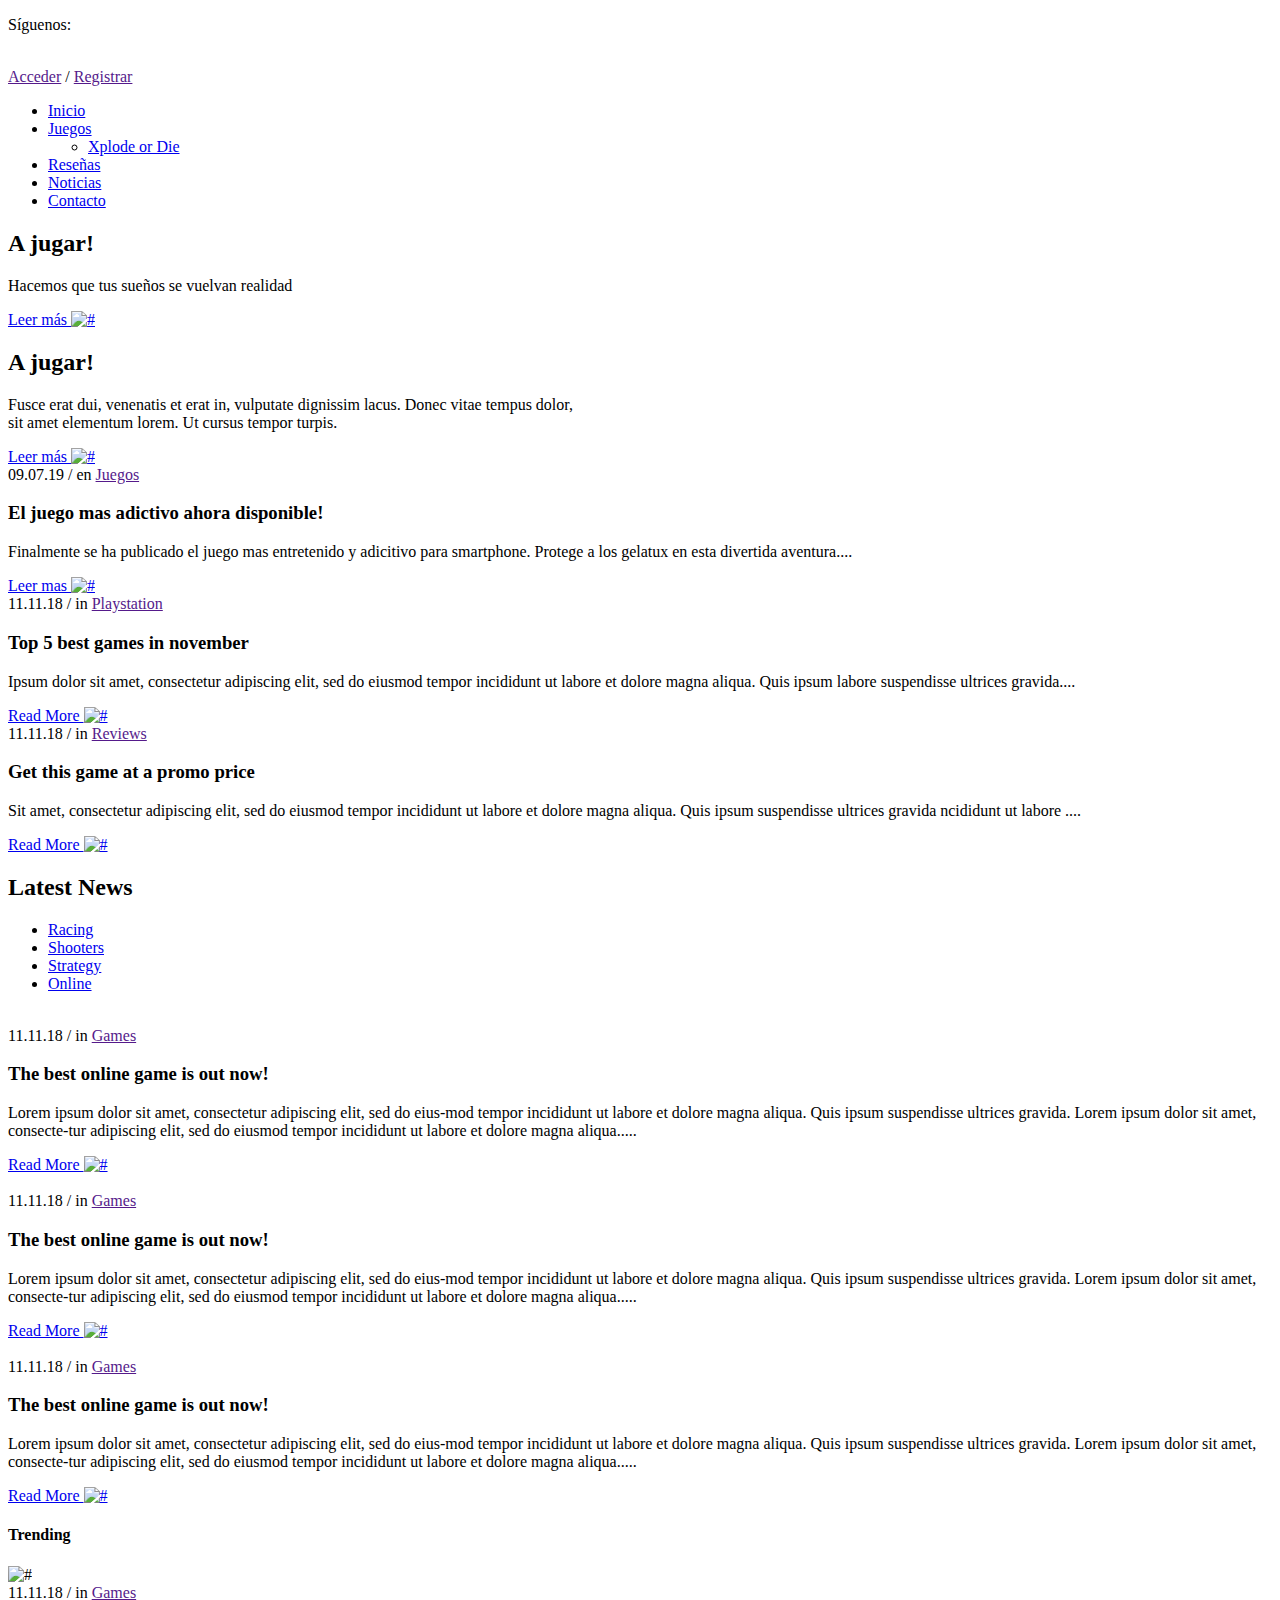
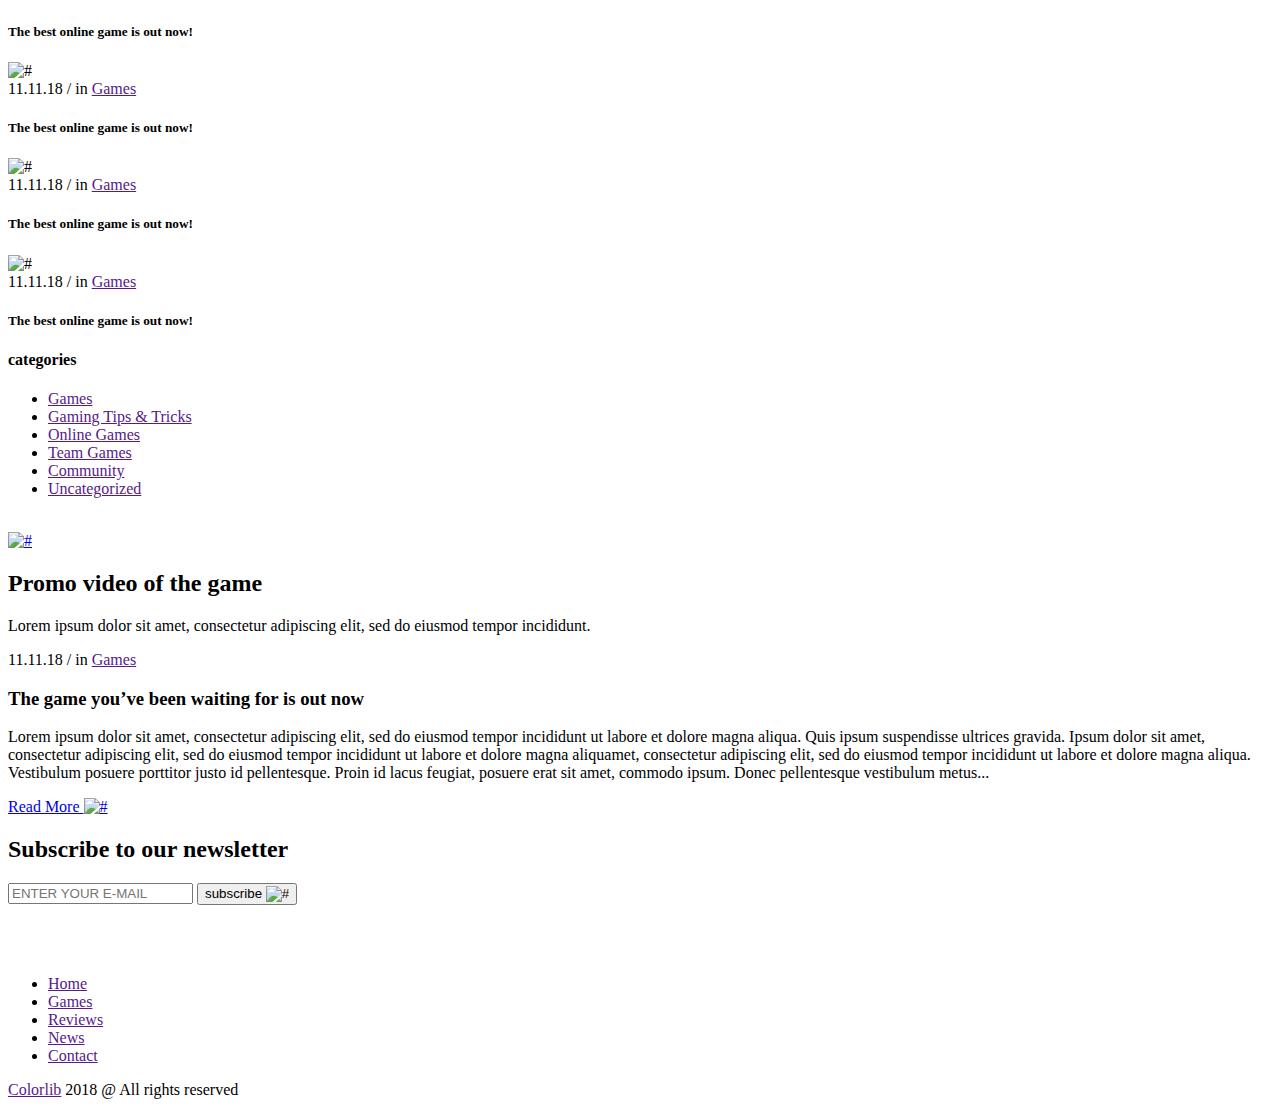
==== commit 18047bd8: "Modificada pagina xord" ====
--- a/es/index.html
+++ b/es/index.html
@@ -1,654 +1,339 @@
 <!DOCTYPE html>
 <html lang="es">
-
 <head>
-
-    <meta charset="utf-8">
-    <meta http-equiv="X-UA-Compatible" content="IE=edge">
-    <meta name="viewport" content="width=device-width, initial-scale=1">
-    <meta name="description" content="">
-    <meta name="author" content="">
-    <link rel="shortcut icon" type="image/png" href="../img/soufun-ico64.png">
-    <title>SouFUN Studio</title>
-
-    <!-- Bootstrap Core CSS -->
-    <link href="../vendor/bootstrap/css/bootstrap.min.css" rel="stylesheet">
-
-    <!-- Custom Fonts -->
-    <link href="../vendor/font-awesome/css/font-awesome.min.css" rel="stylesheet" type="text/css">
-    <link href="https://fonts.googleapis.com/css?family=Montserrat:400,700" rel="stylesheet" type="text/css">
-    <link href='https://fonts.googleapis.com/css?family=Kaushan+Script' rel='stylesheet' type='text/css'>
-    <link href='https://fonts.googleapis.com/css?family=Droid+Serif:400,700,400italic,700italic' rel='stylesheet' type='text/css'>
-    <link href='https://fonts.googleapis.com/css?family=Roboto+Slab:400,100,300,700' rel='stylesheet' type='text/css'>
-
-    <!-- Theme CSS -->
-    <link href="../css/agency.min.css" rel="stylesheet">
-
-    <!-- HTML5 Shim and Respond.js IE8 support of HTML5 elements and media queries -->
-    <!-- WARNING: Respond.js doesn't work if you view the page via file:// -->
-    <!--[if lt IE 9]>
-        <script src="https://oss.maxcdn.com/libs/html5shiv/3.7.0/html5shiv.js"></script>
-        <script src="https://oss.maxcdn.com/libs/respond.js/1.4.2/respond.min.js"></script>
-    <![endif]-->
+	<title>SouFUN Studio</title>
+	<meta charset="UTF-8">
+	<meta name="description" content="EndGam Gaming Magazine Template">
+	<meta name="keywords" content="endGam,gGaming, magazine, html">
+	<meta name="viewport" content="width=device-width, initial-scale=1.0">
+	<!-- Favicon -->
+	<link href="img/soufun-ico64.png" rel="shortcut icon"/>
+
+	<!-- Google Font -->
+	<link href="https://fonts.googleapis.com/css?family=Roboto:400,400i,500,500i,700,700i,900,900i" rel="stylesheet">
+
+
+	<!-- Stylesheets -->
+	<link rel="stylesheet" href="css/bootstrap.min.css"/>
+	<link rel="stylesheet" href="css/font-awesome.min.css"/>
+	<link rel="stylesheet" href="css/slicknav.min.css"/>
+	<link rel="stylesheet" href="css/owl.carousel.min.css"/>
+	<link rel="stylesheet" href="css/magnific-popup.css"/>
+	<link rel="stylesheet" href="css/animate.css"/>
+
+	<!-- Main Stylesheets -->
+	<link rel="stylesheet" href="css/style.css"/>
+
+
+	<!--[if lt IE 9]>
+		  <script src="https://oss.maxcdn.com/html5shiv/3.7.2/html5shiv.min.js"></script>
+	  <script src="https://oss.maxcdn.com/respond/1.4.2/respond.min.js"></script>
+	<![endif]-->
 
 </head>
-
-<body id="page-top" class="index">
-
-    <!-- Navigation -->
-    <nav id="mainNav" class="navbar navbar-default navbar-custom navbar-fixed-top">
-        <div class="container">
-            <!-- Brand and toggle get grouped for better mobile display -->
-            <div class="navbar-header page-scroll">
-                <button type="button" class="navbar-toggle" data-toggle="collapse" data-target="#bs-example-navbar-collapse-1">
-                    <span class="sr-only">Toggle navigation</span> Menú <i class="fa fa-bars"></i>
-                </button>
-                <a class="navbar-brand page-scroll" href="#page-top"><img src="../img/soufun-letters.png" height="30px" alt="logo-mini"></a>
-            </div>
-            <!-- Collect the nav links, forms, and other content for toggling -->
-            <div class="collapse navbar-collapse" id="bs-example-navbar-collapse-1">
-                <ul class="nav navbar-nav navbar-right">
-                    <li class="hidden">
-                        <a href="#page-top"></a>
-                    </li>
-                    <li>
-                        <a class="page-scroll" href="#services">Servicios</a>
-                    </li>
-                    <li>
-                        <a class="page-scroll" href="#portfolio">Portafolio</a>
-                    </li>
-                    <li>
-                        <a class="page-scroll" href="#about">Acerca</a>
-                    </li>
-                    <li>
-                        <a class="page-scroll" href="#team">Quienes somos</a>
-                    </li>
-                    <li>
-                        <a class="page-scroll" href="#contact">Contacto</a>
-                    </li>
-                    <li>
-                      <a class="page-scroll" type="button" data-toggle="dropdown">Idioma<span class="caret"></span>
-                      </a>
-                      <ul class="dropdown-menu">
-                        <li><a href="../index.html">Ingles</a></li>
-                        <li><a href="#">Español</a></li>
-                      </ul>
-                  </li>
-                </ul>
-            </div>
-            <!-- /.navbar-collapse -->
-        </div>
-        <!-- /.container-fluid -->
-    </nav>
-
-    <!-- Header -->
-    <header>
-        <div class="container">
-            <div class="intro-text">
-                <div class="intro-lead-in"></div>
-                <div class="intro-heading"></div>
-                <a href="#services" class="page-scroll btn btn-xl">Adelante</a>
-            </div>
-        </div>
-    </header>
-
-    <!-- Services Section -->
-    <section id="services">
-        <div class="container">
-            <div class="row">
-                <div class="col-lg-12 text-center">
-                    <h2 class="section-heading">Servicios</h2>
-                    <h3 class="section-subheading text-muted">Convertimos tus sueños en realidad</h3>
-                </div>
-            </div>
-            <div class="row text-center">
-                <div class="col-md-4">
-                    <span class="fa-stack fa-4x">
-                      <!-- Game Controller icon by Icons8 -->
-                      <img src="https://png.icons8.com/game-controller/dusk/64" title="Game Controller" width="64" height="64">
-                    </span>
-                    <h4 class="service-heading">Videojuegos</h4>
-                    <p class="text-muted">¿Tienes una gran idea pero no cuentas con el equipo necesario? no te preocupes nosotros la desarrollamos por ti.</p>
-                </div>
-                <div class="col-md-4">
-                    <span class="fa-stack fa-4x">
-                      <!-- Virtual Reality icon by Icons8 -->
-                      <img src="https://png.icons8.com/virtual-reality/color/48" title="Virtual Reality" width="48" height="48">
-                    </span>
-                    <h4 class="service-heading">Recorridos virtuales</h4>
-                    <p class="text-muted">Sabemos que te gusta estar al tanto en la tecnologia por eso, si necesitas un proyecto de realidad vitual nosotros lo llevamos acabo.</p>
-                </div>
-                <div class="col-md-4">
-                    <span class="fa-stack fa-4x">
-                      <!-- Fork Lift icon by Icons8 -->
-                      <img src="https://png.icons8.com/fork-lift/office/60" title="Fork Lift" width="60" height="60">
-                    </span>
-                    <h4 class="service-heading">Proximamente</h4>
-                    <p class="text-muted">Trabajamos muy duro para brindar mas y mejores servicios</p>
-                </div>
-            </div>
-        </div>
-    </section>
-
-    <!-- Portfolio Grid Section -->
-    <section id="portfolio" class="bg-light-gray">
-        <div class="container">
-            <div class="row">
-                <div class="col-lg-12 text-center">
-                    <h2 class="section-heading">Portafolio</h2>
-                    <h3 class="section-subheading text-muted">Deja que nuestros proyectos te digan que hacemos.</h3>
-                </div>
-            </div>
-            <div class="row">
-                <div class="col-md-4 col-sm-6 portfolio-item">
-                    <a href="#portfolioModal1" class="portfolio-link" data-toggle="modal">
-                        <div class="portfolio-hover">
-                            <div class="portfolio-hover-content">
-                                <!-- Plus Math icon by Icons8 -->
-
-<img src="https://png.icons8.com/plus-math/color/48" width="48" height="48">
-                            </div>
-                        </div>
-                        <img src="../img/portfolio/xplode-or-die.png" class="img-responsive" alt="xplode or die imagen">
-                    </a>
-                    <div class="portfolio-caption">
-                        <h4>Xplode or die</h4>
-                        <p class="text-muted">Mobile app</p>
-                    </div>
-                </div>
-                <div class="col-md-4 col-sm-6 portfolio-item">
-                    <a href="#portfolioModal2" class="portfolio-link" data-toggle="modal">
-                        <div class="portfolio-hover">
-                            <div class="portfolio-hover-content">
-                                <!-- Plus Math icon by Icons8 -->
-
-<img src="https://png.icons8.com/plus-math/color/48" width="48" height="48">
-                            </div>
-                        </div>
-                        <img src="../img/portfolio/uam1.png" class="img-responsive" alt="uam edificio b imagen">
-                    </a>
-                    <div class="portfolio-caption">
-                        <h4>Recorrido virtual UAM -I</h4>
-                        <p class="text-muted">VR map</p>
-                    </div>
-                </div>
-                <div class="col-md-4 col-sm-6 portfolio-item">
-                    <a href="#portfolioModal3" class="portfolio-link" data-toggle="modal">
-                        <div class="portfolio-hover">
-                            <div class="portfolio-hover-content">
-                                <!-- Plus Math icon by Icons8 -->
-
-<img src="https://png.icons8.com/plus-math/color/48" width="48" height="48">
-                            </div>
-                        </div>
-                        <img src="../img/portfolio/game.png" class="img-responsive" alt="imagen juego">
-                    </a>
-                    <div class="portfolio-caption">
-                        <h4>Roller Ball</h4>
-                        <p class="text-muted">PC Videogame</p>
-                    </div>
-                </div>
-            </div>
-        </div>
-    </section>
-
-    <!-- About Section -->
-    <section id="about">
-        <div class="container">
-            <div class="row">
-                <div class="col-lg-12 text-center">
-                    <h2 class="section-heading">Acerca</h2>
-                    <h3 class="section-subheading text-muted">Nuestra historia</h3>
-                </div>
-            </div>
-            <div class="row">
-                <div class="col-lg-12">
-                    <ul class="timeline">
-                        <li>
-                            <div class="timeline-image">
-                                <img class="img-circle img-responsive" src="../img/about/1.jpg" alt="">
-                            </div>
-                            <div class="timeline-panel">
-                                <div class="timeline-heading">
-                                    <h4>2015</h4>
-                                    <h4 class="subheading">El inicio de un sueño</h4>
-                                </div>
-                                <div class="timeline-body">
-                                    <p class="text-muted">Como fanáticos de los videojuegos empezamos el sueño de construir nuestros juegos y transmitir nuestras ideas y mundos que siempre quisimos por medio de videojuegos.</p>
-                                </div>
-                            </div>
-                        </li>
-                        <li class="timeline-inverted">
-                            <div class="timeline-image">
-                                <img class="img-circle img-responsive" src="../img/about/2.jpg" alt="">
-                            </div>
-                            <div class="timeline-panel">
-                                <div class="timeline-heading">
-                                    <h4>Julio 2015</h4>
-                                    <h4 class="subheading"> Nuestro primer proyecto</h4>
-                                </div>
-                                <div class="timeline-body">
-                                    <p class="text-muted">Cuando iniciamos este sueño nos llenamos de fantásticas ideas, pero sabíamos que teníamos que elegir una de ellas, no fue fácil pero al final decidimos crear Xplode or die como nuestra primer aventura.</p>
-                                </div>
-                            </div>
-                        </li>
-                        <li>
-                            <div class="timeline-image">
-                                <img class="img-circle img-responsive" src="../img/about/3.jpg" alt="">
-                            </div>
-                            <div class="timeline-panel">
-                                <div class="timeline-heading">
-                                    <h4>Diciembre 2015</h4>
-                                    <h4 class="subheading">Continúa el aprendizaje</h4>
-                                </div>
-                                <div class="timeline-body">
-                                    <p class="text-muted">Siendo aún estudiantes decidimos presentar como un proyecto el Recorrido virtual UAM-Iztapalapa, que aunque no pertenece directamente a SouFUN Studio si es parte importante de nuestro inicio en la realidad virtual, ya que contará con integración a periféricos de VR.</p>
-                                </div>
-                            </div>
-                        </li>
-                        <li class="timeline-inverted">
-                            <div class="timeline-image">
-                                <img class="img-circle img-responsive" src="../img/about/4.jpg" alt="">
-                            </div>
-                            <div class="timeline-panel">
-                                <div class="timeline-heading">
-                                    <h4>Septiembre 2016</h4>
-                                    <h4 class="subheading">El sueño se vuelve realidad</h4>
-                                </div>
-                                <div class="timeline-body">
-                                    <p class="text-muted">Hasta este momento solo éramos un grupo de amigos jugando a ser desarrolladores, pero es en esta fecha que todo se vuelve real, y empezamos a trabajar como un verdadero estudio.</p>
-                                </div>
-                            </div>
-                        </li>
-                        <li class="timeline-inverted">
-                            <div class="timeline-image">
-                                <h4>Se parte
-                                    <br>de nuestra
-                                    <br>Historia!</h4>
-                            </div>
-                        </li>
-                    </ul>
-                </div>
-            </div>
-        </div>
-    </section>
-
-    <!-- Team Section -->
-    <section id="team" class="bg-light-gray">
-        <div class="container">
-            <div class="row">
-                <div class="col-lg-12 text-center">
-                    <h2 class="section-heading">Nuestro asombroso equipo</h2>
-                    <h3 class="section-subheading text-muted">Fundadores</h3>
-                </div>
-            </div>
-            <div class="row">
-                <div class="col-sm-6">
-                    <div class="team-member">
-                        <img src="../img/team/Usuario-Vacio-300x300.png" class="img-responsive img-circle" alt="">
-                        <h4>G. David Perez Morales</h4>
-                        <p class="text-muted">Lider de Modelado 3D</p>
-                        <ul class="list-inline social-buttons">
-                            <li><a href="#"><i class="fa fa-twitter"></i></a>
-                            </li>
-                            <li><a href="#"><i class="fa fa-facebook"></i></a>
-                            </li>
-                            <li><a href="#"><i class="fa fa-linkedin"></i></a>
-                            </li>
-                        </ul>
-                    </div>
-                </div>
-                <div class="col-sm-6">
-                    <div class="team-member">
-                        <img src="../img/team/Usuario-Vacio-300x300.png" class="img-responsive img-circle" alt="">
-                        <h4>Roberto Torres Jiménez</h4>
-                        <p class="text-muted">Lider de Programación</p>
-                        <ul class="list-inline social-buttons">
-                            <li><a href="#"><i class="fa fa-twitter"></i></a>
-                            </li>
-                            <li><a href="#"><i class="fa fa-facebook"></i></a>
-                            </li>
-                            <li><a href="#"><i class="fa fa-linkedin"></i></a>
-                            </li>
-                        </ul>
-                    </div>
-                </div>
-            <div class="row">
-                <div class="col-lg-8 col-lg-offset-2 text-center">
-                    <p class="large text-muted">Las grandes ideas tienen pequeños comienzos.</p>
-                </div>
-            </div>
-            <div class="row">
-                <div class="col-sm-12">
-                    <div class="team-member">
-                        <img src="../img/team/18835782_1407829962631246_7849214933604562820_n.jpg" class="img-responsive img-circle" alt="">
-                        <h4>L. Elizabet Librado Nuñez</h4>
-                        <p class="text-muted">Directora de arte</p>
-                        <ul class="list-inline social-buttons">
-                            <li><a href="#"><i class="fa fa-twitter"></i></a>
-                            </li>
-                            <li><a href="#"><i class="fa fa-facebook"></i></a>
-                            </li>
-                            <li><a href="#"><i class="fa fa-linkedin"></i></a>
-                            </li>
-                        </ul>
-                    </div>
-                </div>
-            </div>
-            <div class="col-sm-6">
-                <div class="team-member">
-                    <img src="../img/team/Usuario-Vacio-300x300.png" class="img-responsive img-circle" alt="">
-                    <h4>Nayeli Lara Vargas</h4>
-                    <p class="text-muted">Interprete</p>
-                    <ul class="list-inline social-buttons">
-                        <li><a href="#"><i class="fa fa-twitter"></i></a>
-                        </li>
-                        <li><a href="#"><i class="fa fa-facebook"></i></a>
-                        </li>
-                        <li><a href="#"><i class="fa fa-linkedin"></i></a>
-                        </li>
-                    </ul>
-                </div>
-            </div>
-        </div>
-    </section>
-
-    <!-- Clients Aside -->
-    <aside class="clients">
-        <div class="container">
-            <div class="row">
-                <div class="col-md-4 col-sm-6">
-                    <a href="#">
-                        <img src="../img/logos/blender-logo.png" class="img-responsive img-centered" alt="">
-                    </a>
-                </div>
-                <div class="col-md-4 col-sm-6">
-                    <a href="#">
-                        <img src="../img/logos/Unity-Logo.png" class="img-responsive img-centered" alt="">
-                    </a>
-                </div>
-                <div class="col-md-4 col-sm-6">
-                    <a href="#">
-                        <img src="../img/logos/photoshop-logo.png" class="img-responsive img-centered" alt="">
-                    </a>
-                </div>
-            </div>
-        </div>
-    </aside>
-
-    <!-- Contact Section -->
-    <section id="contact">
-        <div class="container">
-            <div class="row">
-                <div class="col-lg-12 text-center">
-                    <h2 class="section-heading">Contact Us</h2>
-                    <h3 class="section-subheading text-muted">La innovación viene de concer gente en los pasillos. -Steve Jobs</h3>
-
-                </div>
-            </div>
-            <div class="row">
-                <div class="col-lg-12">
-                    <form name="sentMessage" id="contactForm" novalidate>
-                        <div class="row">
-                            <div class="col-md-6">
-                                <div class="form-group">
-                                    <input type="text" class="form-control" placeholder="Your Name *" id="name" required data-validation-required-message="Please enter your name.">
-                                    <p class="help-block text-danger"></p>
-                                </div>
-                                <div class="form-group">
-                                    <input type="email" class="form-control" placeholder="Your Email *" id="email" required data-validation-required-message="Please enter your email address.">
-                                    <p class="help-block text-danger"></p>
-                                </div>
-                                <div class="form-group">
-                                    <input type="tel" class="form-control" placeholder="Your Phone *" id="phone" required data-validation-required-message="Please enter your phone number.">
-                                    <p class="help-block text-danger"></p>
-                                </div>
-                            </div>
-                            <div class="col-md-6">
-                                <div class="form-group">
-                                    <textarea class="form-control" placeholder="Your Message *" id="message" required data-validation-required-message="Please enter a message."></textarea>
-                                    <p class="help-block text-danger"></p>
-                                </div>
-                            </div>
-                            <div class="clearfix"></div>
-                            <div class="col-lg-12 text-center">
-                                <div id="success"></div>
-                                <button type="submit" class="btn btn-xl">Send Message</button>
-                            </div>
-                        </div>
-                    </form>
-                </div>
-            </div>
-        </div>
-    </section>
-
-    <footer>
-        <div class="container">
-            <div class="row">
-                <div class="col-md-4">
-                    <span class="copyright">Copyright &copy; Your Website 2016</span>
-                </div>
-                <div class="col-md-4">
-                    <ul class="list-inline social-buttons">
-                        <li><a href="https://twitter.com/SouFUNStudio"><i class="fa fa-twitter"></i></a>
-                        </li>
-                        <li><a href="https://www.facebook.com/soufunstudio/"><i class="fa fa-facebook"></i></a>
-                        </li>
-                        <li><a href="#"><i class="fa fa-linkedin"></i></a>
-                        </li>
-                    </ul>
-                </div>
-                <div class="col-md-4">
-                    <ul class="list-inline quicklinks">
-                        <li><a href="#">Privacy Policy</a>
-                        </li>
-                        <li><a href="#">Terms of Use</a>
-                        </li>
-                        <li><a href="https://icons8.com">Icon pack by Icons8</a>
-                        </li>
-                    </ul>
-                </div>
-            </div>
-        </div>
-    </footer>
-
-    <!-- Portfolio Modals -->
-    <!-- Use the modals below to showcase details about your portfolio projects! -->
-
-    <!-- Portfolio Modal 1 -->
-    <div class="portfolio-modal modal fade" id="portfolioModal1" tabindex="-1" role="dialog" aria-hidden="true">
-        <div class="modal-dialog">
-            <div class="modal-content">
-                <div class="close-modal" data-dismiss="modal">
-                    <div class="lr">
-                        <div class="rl">
-                        </div>
-                    </div>
-                </div>
-                <div class="container">
-                    <div class="row">
-                        <div class="col-lg-8 col-lg-offset-2">
-                            <div class="modal-body">
-                                <!-- Project Details Xplode or die Go Here -->
-                                <h2>Xplode or Die</h2>
-                                <p class="item-intro text-muted"></p>
-                                <img class="img-responsive img-centered" src="../img/portfolio/xord-main-menu.png" alt="">
-                                <p>Ayuda a los gelatux a sobrevivir del ataque de las bombas. App descargable para Android y iOS </p>
-                                <p>
-                                    <strong>Disponible próximamente para Android y iOS </strong>completamente gratis. Para más información y detalles del juego entra a <a href="../xplodeordie/">xplode-or-die</a>.</p>
-                                <ul class="list-inline">
-                                    <li>Date: July 2017</li>
-                                    <li>Categoría: Aplicación móvil</li>
-                                </ul>
-                                <button type="button" class="btn btn-primary" data-dismiss="modal"><i class="fa fa-times"></i> Close Project</button>
-                            </div>
-                        </div>
-                    </div>
-                </div>
-            </div>
-        </div>
-    </div>
-
-    <!-- Portfolio Modal 2 -->
-    <div class="portfolio-modal modal fade" id="portfolioModal2" tabindex="-1" role="dialog" aria-hidden="true">
-        <div class="modal-dialog">
-            <div class="modal-content">
-                <div class="close-modal" data-dismiss="modal">
-                    <div class="lr">
-                        <div class="rl">
-                        </div>
-                    </div>
-                </div>
-                <div class="container">
-                    <div class="row">
-                        <div class="col-lg-8 col-lg-offset-2">
-                            <div class="modal-body">
-                                <h2>Project Heading</h2>
-                                <p class="item-intro text-muted">Lorem ipsum dolor sit amet consectetur.</p>
-                                <img class="img-responsive img-centered" src="../img/portfolio/startup-framework-preview.png" alt="">
-                                <p><a href="http://designmodo.com/startup/?u=787">Startup Framework</a> is a website builder for professionals. Startup Framework contains components and complex blocks (PSD+HTML Bootstrap themes and templates) which can easily be integrated into almost any design. All of these components are made in the same style, and can easily be integrated into projects, allowing you to create hundreds of solutions for your future projects.</p>
-                                <p>You can preview Startup Framework <a href="http://designmodo.com/startup/?u=787">here</a>.</p>
-                                <button type="button" class="btn btn-primary" data-dismiss="modal"><i class="fa fa-times"></i> Close Project</button>
-                            </div>
-                        </div>
-                    </div>
-                </div>
-            </div>
-        </div>
-    </div>
-
-    <!-- Portfolio Modal 3 -->
-    <div class="portfolio-modal modal fade" id="portfolioModal3" tabindex="-1" role="dialog" aria-hidden="true">
-        <div class="modal-dialog">
-            <div class="modal-content">
-                <div class="close-modal" data-dismiss="modal">
-                    <div class="lr">
-                        <div class="rl">
-                        </div>
-                    </div>
-                </div>
-                <div class="container">
-                    <div class="row">
-                        <div class="col-lg-8 col-lg-offset-2">
-                            <div class="modal-body">
-                                <!-- Project Details Go Here -->
-                                <h2>Project Name</h2>
-                                <p class="item-intro text-muted">algo</p>
-                                <img class="img-responsive img-centered" src="../img/portfolio/treehouse-preview.png" alt="">
-                                <p>Treehouse is a free PSD web template built by <a href="https://www.behance.net/MathavanJaya">Mathavan Jaya</a>. This is bright and spacious design perfect for people or startup companies looking to showcase their apps or other projects.</p>
-                                <p>You can download the PSD template in this portfolio sample item at <a href="http://freebiesxpress.com/gallery/treehouse-free-psd-web-template/">FreebiesXpress.com</a>.</p>
-                                <button type="button" class="btn btn-primary" data-dismiss="modal"><i class="fa fa-times"></i> Close Project</button>
-                            </div>
-                        </div>
-                    </div>
-                </div>
-            </div>
-        </div>
-    </div>
-
-    <!-- Portfolio Modal 4 -->
-    <div class="portfolio-modal modal fade" id="portfolioModal4" tabindex="-1" role="dialog" aria-hidden="true">
-        <div class="modal-dialog">
-            <div class="modal-content">
-                <div class="close-modal" data-dismiss="modal">
-                    <div class="lr">
-                        <div class="rl">
-                        </div>
-                    </div>
-                </div>
-                <div class="container">
-                    <div class="row">
-                        <div class="col-lg-8 col-lg-offset-2">
-                            <div class="modal-body">
-                                <!-- Project Details Go Here -->
-                                <h2>Project Name</h2>
-                                <p class="item-intro text-muted">Lorem ipsum dolor sit amet consectetur.</p>
-                                <img class="img-responsive img-centered" src="../img/portfolio/golden-preview.png" alt="">
-                                <p>Start Bootstrap's Agency theme is based on Golden, a free PSD website template built by <a href="https://www.behance.net/MathavanJaya">Mathavan Jaya</a>. Golden is a modern and clean one page web template that was made exclusively for Best PSD Freebies. This template has a great portfolio, timeline, and meet your team sections that can be easily modified to fit your needs.</p>
-                                <p>You can download the PSD template in this portfolio sample item at <a href="http://freebiesxpress.com/gallery/golden-free-one-page-web-template/">FreebiesXpress.com</a>.</p>
-                                <button type="button" class="btn btn-primary" data-dismiss="modal"><i class="fa fa-times"></i> Close Project</button>
-                            </div>
-                        </div>
-                    </div>
-                </div>
-            </div>
-        </div>
-    </div>
-
-    <!-- Portfolio Modal 5 -->
-    <div class="portfolio-modal modal fade" id="portfolioModal5" tabindex="-1" role="dialog" aria-hidden="true">
-        <div class="modal-dialog">
-            <div class="modal-content">
-                <div class="close-modal" data-dismiss="modal">
-                    <div class="lr">
-                        <div class="rl">
-                        </div>
-                    </div>
-                </div>
-                <div class="container">
-                    <div class="row">
-                        <div class="col-lg-8 col-lg-offset-2">
-                            <div class="modal-body">
-                                <!-- Project Details Go Here -->
-                                <h2>Project Name</h2>
-                                <p class="item-intro text-muted">Lorem ipsum dolor sit amet consectetur.</p>
-                                <img class="img-responsive img-centered" src="../img/portfolio/escape-preview.png" alt="">
-                                <p>Escape is a free PSD web template built by <a href="https://www.behance.net/MathavanJaya">Mathavan Jaya</a>. Escape is a one page web template that was designed with agencies in mind. This template is ideal for those looking for a simple one page solution to describe your business and offer your services.</p>
-                                <p>You can download the PSD template in this portfolio sample item at <a href="http://freebiesxpress.com/gallery/escape-one-page-psd-web-template/">FreebiesXpress.com</a>.</p>
-                                <button type="button" class="btn btn-primary" data-dismiss="modal"><i class="fa fa-times"></i> Close Project</button>
-                            </div>
-                        </div>
-                    </div>
-                </div>
-            </div>
-        </div>
-    </div>
-
-    <!-- Portfolio Modal 6 -->
-    <div class="portfolio-modal modal fade" id="portfolioModal6" tabindex="-1" role="dialog" aria-hidden="true">
-        <div class="modal-dialog">
-            <div class="modal-content">
-                <div class="close-modal" data-dismiss="modal">
-                    <div class="lr">
-                        <div class="rl">
-                        </div>
-                    </div>
-                </div>
-                <div class="container">
-                    <div class="row">
-                        <div class="col-lg-8 col-lg-offset-2">
-                            <div class="modal-body">
-                                <!-- Project Details Go Here -->
-                                <h2>Project Name</h2>
-                                <p class="item-intro text-muted">Lorem ipsum dolor sit amet consectetur.</p>
-                                <img class="img-responsive img-centered" src="../img/portfolio/dreams-preview.png" alt="">
-                                <p>Dreams is a free PSD web template built by <a href="https://www.behance.net/MathavanJaya">Mathavan Jaya</a>. Dreams is a modern one page web template designed for almost any purpose. It’s a beautiful template that’s designed with the Bootstrap framework in mind.</p>
-                                <p>You can download the PSD template in this portfolio sample item at <a href="http://freebiesxpress.com/gallery/dreams-free-one-page-web-template/">FreebiesXpress.com</a>.</p>
-                                <button type="button" class="btn btn-primary" data-dismiss="modal"><i class="fa fa-times"></i> Close Project</button>
-                            </div>
-                        </div>
-                    </div>
-                </div>
-            </div>
-        </div>
-    </div>
-
-    <!-- jQuery -->
-    <script src="../vendor/jquery/jquery.min.js"></script>
-
-    <!-- Bootstrap Core JavaScript -->
-    <script src="../vendor/bootstrap/js/bootstrap.min.js"></script>
-
-    <!-- Plugin JavaScript -->
-    <script src="https://cdnjs.cloudflare.com/ajax/libs/jquery-easing/1.3/jquery.easing.min.js"></script>
-
-    <!-- Contact Form JavaScript -->
-    <script src="../js/jqBootstrapValidation.js"></script>
-    <script src="../js/contact_me.js"></script>
-
-    <!-- Theme JavaScript -->
-    <script src="../js/agency.min.js"></script>
-
-</body>
-
+<body>
+	<!-- Page Preloder -->
+	<div id="preloder">
+		<div class="loader"></div>
+	</div>
+
+	<!-- Header section -->
+	<header class="header-section">
+		<div class="header-warp">
+			<div class="header-social d-flex justify-content-end">
+				<p>Síguenos:</p>
+				<!--<a href="#"><i class="fa fa-pinterest"></i></a> -->
+				<a href="https://www.facebook.com/soufunstudio"><i class="fa fa-facebook"></i></a>
+				<a href="https://www.twitter.com/soufunstudio"><i class="fa fa-twitter"></i></a>
+				<a href="https://www.instagram.com/soufunstudio"><i class="fa fa-instagram"></i></a>
+				<!--<a href="#"><i class="fa fa-behance"></i></a>-->
+			</div>
+			<div class="header-bar-warp d-flex">
+				<!-- site logo -->
+				<a href="home.html" class="site-logo">
+					<img src="./img/soufun-letters.png" alt="">
+				</a>
+				<nav class="top-nav-area w-100">
+					<div class="user-panel">
+						<a href="">Acceder</a> / <a href="">Registrar</a>
+					</div>
+					<!-- Menu -->
+					<ul class="main-menu primary-menu">
+						<li><a href="home.html">Inicio</a></li>
+						<li><a href="games.html">Juegos</a>
+							<ul class="sub-menu">
+								<li><a href="game-single.html">Xplode or Die</a></li>
+							</ul>
+						</li>
+						<li><a href="review.html">Reseñas</a></li>
+						<li><a href="blog.html">Noticias</a></li>
+						<li><a href="contact.html">Contacto</a></li>
+					</ul>
+				</nav>
+			</div>
+		</div>
+	</header>
+	<!-- Header section end -->
+
+
+	<!-- Hero section -->
+	<section class="hero-section overflow-hidden">
+		<div class="hero-slider owl-carousel">
+			<div class="hero-item set-bg d-flex align-items-center justify-content-center text-center" data-setbg="img/slider-bg-3.jpg">
+				<div class="container">
+					<h2>A jugar!</h2>
+					<p>Hacemos que tus sueños se vuelvan realidad</p>
+					<a href="#" class="site-btn">Leer más  <img src="img/icons/double-arrow.png" alt="#"/></a>
+				</div>
+			</div>
+			<div class="hero-item set-bg d-flex align-items-center justify-content-center text-center" data-setbg="img/slider-bg-2.jpg">
+				<div class="container">
+					<h2>A jugar!</h2>
+					<p>Fusce erat dui, venenatis et erat in, vulputate dignissim lacus. Donec vitae tempus dolor,<br>sit amet elementum lorem. Ut cursus tempor turpis.</p>
+					<a href="#" class="site-btn">Leer más  <img src="img/icons/double-arrow.png" alt="#"/></a>
+				</div>
+			</div>
+		</div>
+	</section>
+	<!-- Hero section end-->
+
+
+	<!-- Intro section -->
+	<section class="intro-section">
+		<div class="container">
+			<div class="row">
+				<div class="col-md-4">
+					<div class="intro-text-box text-box text-white">
+						<div class="top-meta">09.07.19  /  en <a href="">Juegos</a></div>
+						<h3>El juego mas adictivo ahora disponible!</h3>
+						<p>Finalmente se ha publicado el juego mas entretenido y adicitivo para smartphone. Protege a los gelatux en esta divertida aventura....</p>
+						<a href="#" class="read-more">Leer mas  <img src="img/icons/double-arrow.png" alt="#"/></a>
+					</div>
+				</div>
+				<div class="col-md-4">
+					<div class="intro-text-box text-box text-white">
+						<div class="top-meta">11.11.18  /  in <a href="">Playstation</a></div>
+						<h3>Top 5 best games in november</h3>
+						<p>Ipsum dolor sit amet, consectetur adipiscing elit, sed do eiusmod tempor incididunt ut labore et dolore magna aliqua. Quis ipsum  labore suspendisse ultrices gravida....</p>
+						<a href="#" class="read-more">Read More  <img src="img/icons/double-arrow.png" alt="#"/></a>
+					</div>
+				</div>
+				<div class="col-md-4">
+					<div class="intro-text-box text-box text-white">
+						<div class="top-meta">11.11.18  /  in <a href="">Reviews</a></div>
+						<h3>Get this game at a promo price</h3>
+						<p>Sit amet, consectetur adipiscing elit, sed do eiusmod tempor incididunt ut labore et dolore magna aliqua. Quis ipsum suspendisse ultrices gravida ncididunt ut labore ....</p>
+						<a href="#" class="read-more">Read More  <img src="img/icons/double-arrow.png" alt="#"/></a>
+					</div>
+				</div>
+			</div>
+		</div>
+	</section>
+	<!-- Intro section end -->
+
+
+	<!-- Blog section -->
+	<section class="blog-section spad">
+		<div class="container">
+			<div class="row">
+				<div class="col-xl-9 col-lg-8 col-md-7">
+					<div class="section-title text-white">
+						<h2>Latest News</h2>
+					</div>
+					<ul class="blog-filter">
+						<li><a href="#">Racing</a></li>
+						<li><a href="#">Shooters</a></li>
+						<li><a href="#">Strategy</a></li>
+						<li><a href="#">Online</a></li>
+					</ul>
+					<!-- Blog item -->
+					<div class="blog-item">
+						<div class="blog-thumb">
+							<img src="./img/blog/1.jpg" alt="">
+						</div>
+						<div class="blog-text text-box text-white">
+							<div class="top-meta">11.11.18  /  in <a href="">Games</a></div>
+							<h3>The best online game is out now!</h3>
+							<p>Lorem ipsum dolor sit amet, consectetur adipiscing elit, sed do eius-mod tempor incididunt ut labore et dolore magna aliqua. Quis ipsum suspendisse ultrices gravida. Lorem ipsum dolor sit amet, consecte-tur adipiscing elit, sed do eiusmod tempor incididunt ut labore et dolore magna aliqua.....</p>
+							<a href="#" class="read-more">Read More  <img src="img/icons/double-arrow.png" alt="#"/></a>
+						</div>
+					</div>
+					<!-- Blog item -->
+					<div class="blog-item">
+						<div class="blog-thumb">
+							<img src="./img/blog/2.jpg" alt="">
+						</div>
+						<div class="blog-text text-box text-white">
+							<div class="top-meta">11.11.18  /  in <a href="">Games</a></div>
+							<h3>The best online game is out now!</h3>
+							<p>Lorem ipsum dolor sit amet, consectetur adipiscing elit, sed do eius-mod tempor incididunt ut labore et dolore magna aliqua. Quis ipsum suspendisse ultrices gravida. Lorem ipsum dolor sit amet, consecte-tur adipiscing elit, sed do eiusmod tempor incididunt ut labore et dolore magna aliqua.....</p>
+							<a href="#" class="read-more">Read More  <img src="img/icons/double-arrow.png" alt="#"/></a>
+						</div>
+					</div>
+					<!-- Blog item -->
+					<div class="blog-item">
+						<div class="blog-thumb">
+							<img src="./img/blog/3.jpg" alt="">
+						</div>
+						<div class="blog-text text-box text-white">
+							<div class="top-meta">11.11.18  /  in <a href="">Games</a></div>
+							<h3>The best online game is out now!</h3>
+							<p>Lorem ipsum dolor sit amet, consectetur adipiscing elit, sed do eius-mod tempor incididunt ut labore et dolore magna aliqua. Quis ipsum suspendisse ultrices gravida. Lorem ipsum dolor sit amet, consecte-tur adipiscing elit, sed do eiusmod tempor incididunt ut labore et dolore magna aliqua.....</p>
+							<a href="#" class="read-more">Read More  <img src="img/icons/double-arrow.png" alt="#"/></a>
+						</div>
+					</div>
+				</div>
+				<div class="col-xl-3 col-lg-4 col-md-5 sidebar">
+					<div id="stickySidebar">
+						<div class="widget-item">
+							<h4 class="widget-title">Trending</h4>
+							<div class="trending-widget">
+								<div class="tw-item">
+									<div class="tw-thumb">
+										<img src="./img/blog-widget/1.jpg" alt="#">
+									</div>
+									<div class="tw-text">
+										<div class="tw-meta">11.11.18  /  in <a href="">Games</a></div>
+										<h5>The best online game is out now!</h5>
+									</div>
+								</div>
+								<div class="tw-item">
+									<div class="tw-thumb">
+										<img src="./img/blog-widget/2.jpg" alt="#">
+									</div>
+									<div class="tw-text">
+										<div class="tw-meta">11.11.18  /  in <a href="">Games</a></div>
+										<h5>The best online game is out now!</h5>
+									</div>
+								</div>
+								<div class="tw-item">
+									<div class="tw-thumb">
+										<img src="./img/blog-widget/3.jpg" alt="#">
+									</div>
+									<div class="tw-text">
+										<div class="tw-meta">11.11.18  /  in <a href="">Games</a></div>
+										<h5>The best online game is out now!</h5>
+									</div>
+								</div>
+								<div class="tw-item">
+									<div class="tw-thumb">
+										<img src="./img/blog-widget/4.jpg" alt="#">
+									</div>
+									<div class="tw-text">
+										<div class="tw-meta">11.11.18  /  in <a href="">Games</a></div>
+										<h5>The best online game is out now!</h5>
+									</div>
+								</div>
+							</div>
+						</div>
+						<div class="widget-item">
+							<div class="categories-widget">
+								<h4 class="widget-title">categories</h4>
+								<ul>
+									<li><a href="">Games</a></li>
+									<li><a href="">Gaming Tips & Tricks</a></li>
+									<li><a href="">Online Games</a></li>
+									<li><a href="">Team Games</a></li>
+									<li><a href="">Community</a></li>
+									<li><a href="">Uncategorized</a></li>
+								</ul>
+							</div>
+						</div>
+						<div class="widget-item">
+						<a href="#" class="add">
+							<img src="./img/add.jpg" alt="">
+						</a>
+					</div>
+					</div>
+				</div>
+			</div>
+		</div>
+	</section>
+	<!-- Blog section end -->
+
+
+	<!-- Intro section -->
+	<section class="intro-video-section set-bg d-flex align-items-end " data-setbg="./img/promo-bg.jpg">
+		<a href="https://www.youtube.com/watch?v=uFsGy5x_fyQ" class="video-play-btn video-popup"><img src="img/icons/solid-right-arrow.png" alt="#"></a>
+		<div class="container">
+			<div class="video-text">
+				<h2>Promo video of the game</h2>
+				<p>Lorem ipsum dolor sit amet, consectetur adipiscing elit, sed do eiusmod tempor incididunt.</p>
+			</div>
+		</div>
+	</section>
+	<!-- Intro section end -->
+
+
+	<!-- Featured section -->
+	<section class="featured-section">
+		<div class="featured-bg set-bg" data-setbg="img/featured-bg.jpg"></div>
+		<div class="featured-box">
+			<div class="text-box">
+				<div class="top-meta">11.11.18  /  in <a href="">Games</a></div>
+				<h3>The game you’ve been waiting  for is out now</h3>
+				<p>Lorem ipsum dolor sit amet, consectetur adipiscing elit, sed do eiusmod tempor incididunt ut labore et dolore magna aliqua. Quis ipsum suspendisse ultrices gravida. Ipsum dolor sit amet, consectetur adipiscing elit, sed do eiusmod tempor incididunt ut labore et dolore magna aliquamet, consectetur adipiscing elit, sed do eiusmod tempor incididunt ut labore et dolore magna aliqua. Vestibulum posuere porttitor justo id pellentesque. Proin id lacus feugiat, posuere erat sit amet, commodo ipsum. Donec pellentesque vestibulum metus...</p>
+				<a href="#" class="read-more">Read More  <img src="img/icons/double-arrow.png" alt="#"/></a>
+			</div>
+		</div>
+	</section>
+	<!-- Featured section end-->
+
+
+
+	<!-- Newsletter section -->
+	<section class="newsletter-section">
+		<div class="container">
+			<h2>Subscribe to our newsletter</h2>
+			<form class="newsletter-form">
+				<input type="text" placeholder="ENTER YOUR E-MAIL">
+				<button class="site-btn">subscribe  <img src="img/icons/double-arrow.png" alt="#"/></button>
+			</form>
+		</div>
+	</section>
+	<!-- Newsletter section end -->
+
+
+	<!-- Footer section -->
+	<footer class="footer-section">
+		<div class="container">
+			<div class="footer-left-pic">
+				<img src="img/footer-left-pic.png" alt="">
+			</div>
+			<div class="footer-right-pic">
+				<img src="img/footer-right-pic.png" alt="">
+			</div>
+			<a href="#" class="footer-logo">
+				<img src="./img/logo.png" alt="">
+			</a>
+			<ul class="main-menu footer-menu">
+				<li><a href="">Home</a></li>
+				<li><a href="">Games</a></li>
+				<li><a href="">Reviews</a></li>
+				<li><a href="">News</a></li>
+				<li><a href="">Contact</a></li>
+			</ul>
+			<div class="footer-social d-flex justify-content-center">
+				<a href="#"><i class="fa fa-pinterest"></i></a>
+				<a href="#"><i class="fa fa-facebook"></i></a>
+				<a href="#"><i class="fa fa-twitter"></i></a>
+				<a href="#"><i class="fa fa-dribbble"></i></a>
+				<a href="#"><i class="fa fa-behance"></i></a>
+			</div>
+			<div class="copyright"><a href="">Colorlib</a> 2018 @ All rights reserved</div>
+		</div>
+	</footer>
+	<!-- Footer section end -->
+
+
+	<!--====== Javascripts & Jquery ======-->
+	<script src="js/jquery-3.2.1.min.js"></script>
+	<script src="js/bootstrap.min.js"></script>
+	<script src="js/jquery.slicknav.min.js"></script>
+	<script src="js/owl.carousel.min.js"></script>
+	<script src="js/jquery.sticky-sidebar.min.js"></script>
+	<script src="js/jquery.magnific-popup.min.js"></script>
+	<script src="js/main.js"></script>
+
+	</body>
 </html>
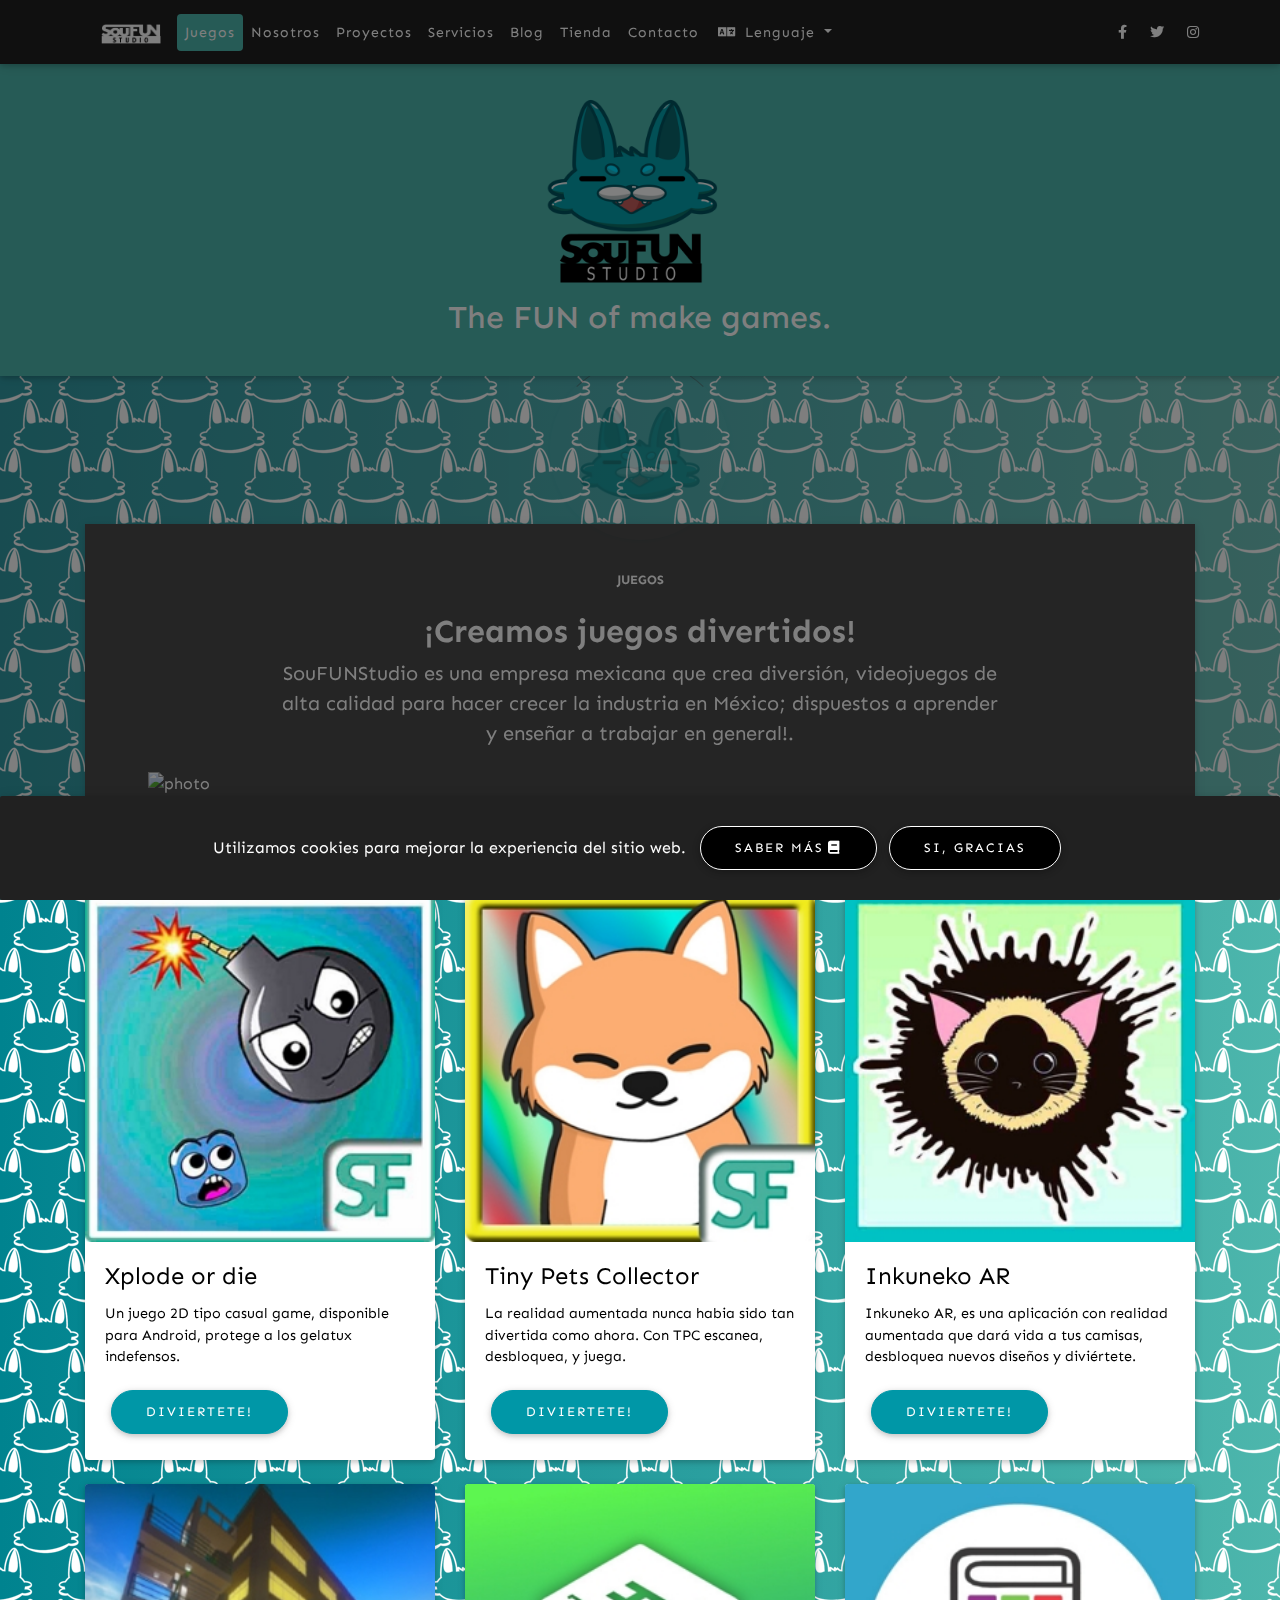
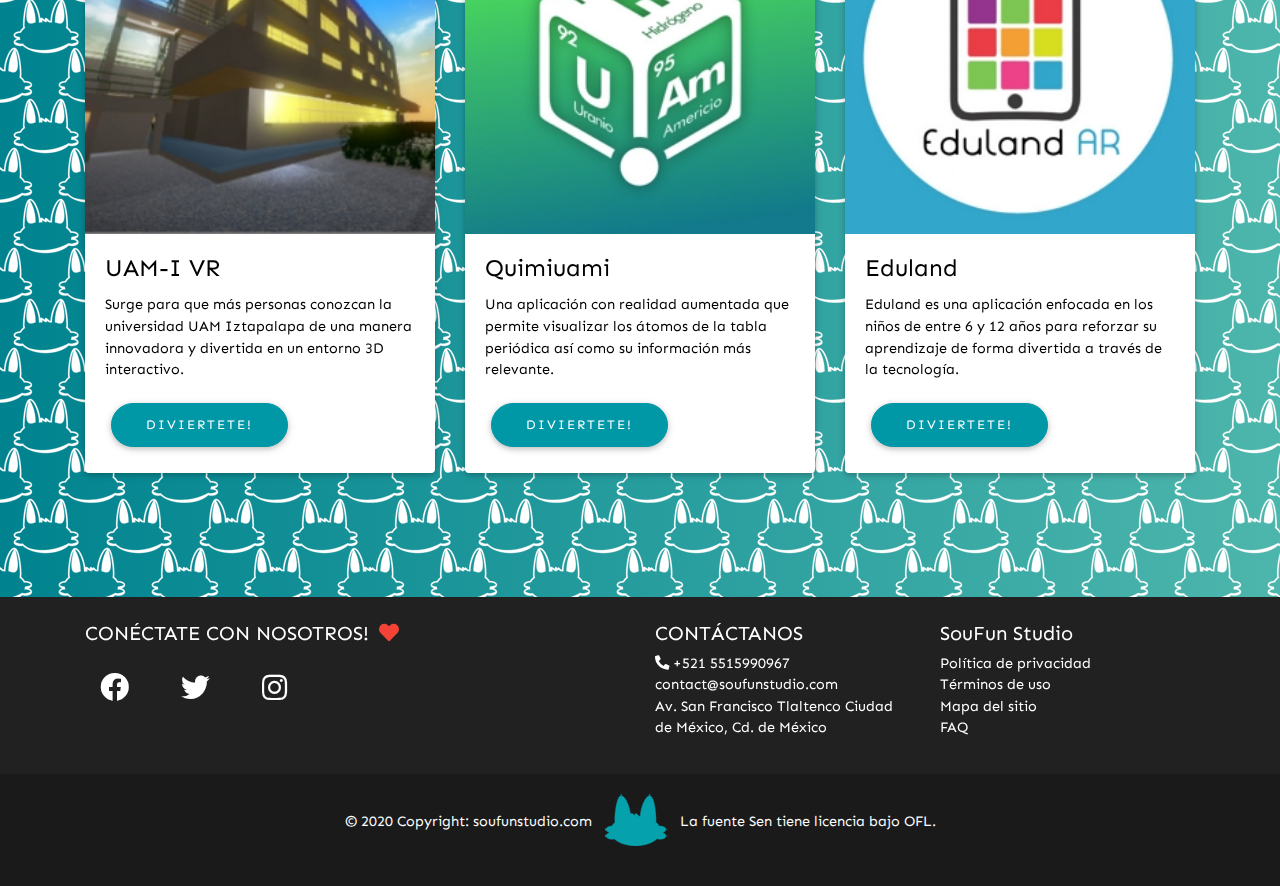
==== commit 25bd9b76: "Replaced all webpage" ====
--- a/es/index.html
+++ b/es/index.html
@@ -1,339 +1,513 @@
 <!DOCTYPE html>
 <html lang="es">
+
 <head>
-	<title>SouFUN Studio</title>
-	<meta charset="UTF-8">
-	<meta name="description" content="EndGam Gaming Magazine Template">
-	<meta name="keywords" content="endGam,gGaming, magazine, html">
-	<meta name="viewport" content="width=device-width, initial-scale=1.0">
-	<!-- Favicon -->
-	<link href="img/soufun-ico64.png" rel="shortcut icon"/>
-
-	<!-- Google Font -->
-	<link href="https://fonts.googleapis.com/css?family=Roboto:400,400i,500,500i,700,700i,900,900i" rel="stylesheet">
-
-
-	<!-- Stylesheets -->
-	<link rel="stylesheet" href="css/bootstrap.min.css"/>
-	<link rel="stylesheet" href="css/font-awesome.min.css"/>
-	<link rel="stylesheet" href="css/slicknav.min.css"/>
-	<link rel="stylesheet" href="css/owl.carousel.min.css"/>
-	<link rel="stylesheet" href="css/magnific-popup.css"/>
-	<link rel="stylesheet" href="css/animate.css"/>
-
-	<!-- Main Stylesheets -->
-	<link rel="stylesheet" href="css/style.css"/>
-
-
-	<!--[if lt IE 9]>
-		  <script src="https://oss.maxcdn.com/html5shiv/3.7.2/html5shiv.min.js"></script>
-	  <script src="https://oss.maxcdn.com/respond/1.4.2/respond.min.js"></script>
-	<![endif]-->
-
+  <meta charset="UTF-8">
+  <meta name="viewport" content="width=device-width, initial-scale=1, shrink-to-fit=no">
+  <meta http-equiv="x-ua-compatible" content="ie=edge">
+  <title>SouFUN Studio</title>
+  <meta name="description" content="The fun of make games">
+  <meta name="viewport" content="width=device-width, initial-scale=1, shrink-to-fit=no">
+  <meta name="keywords" content="videogames, games, soufunstudio, soufun studio, soufun, studio, videogamestudio, mexico, fungames, gameonline, playgame, play, fun">
+  <meta name="author" content="German David Perez Morales, Roberto T. Jimenez">
+  <meta name="generator" content="Atom 1.46.0 x64">
+  <meta name="application-name" content="SouFunStudio">
+  <!--SF Icon -->
+  <link rel="shortcut icon" type="image/png" href="/img/favicon/soufun-ico64.png">
+  <!-- Font Awesome -->
+  <link rel="stylesheet" href="https://use.fontawesome.com/releases/v5.11.2/css/all.css">
+  <!-- Google Fonts Sen -->
+  <link href="https://fonts.googleapis.com/css2?family=Sen:wght@400;700;800&display=swap" rel="stylesheet">
+  <!-- Bootstrap core CSS -->
+  <link rel="stylesheet" href="/css/bootstrap.min.css">
+  <!-- Material Design Bootstrap -->
+  <link rel="stylesheet" href="/css/mdb.min.css">
+  <!-- Custom styles -->
+  <link rel="stylesheet" href="/css/style.css">
 </head>
+
 <body>
-	<!-- Page Preloder -->
-	<div id="preloder">
-		<div class="loader"></div>
-	</div>
-
-	<!-- Header section -->
-	<header class="header-section">
-		<div class="header-warp">
-			<div class="header-social d-flex justify-content-end">
-				<p>Síguenos:</p>
-				<!--<a href="#"><i class="fa fa-pinterest"></i></a> -->
-				<a href="https://www.facebook.com/soufunstudio"><i class="fa fa-facebook"></i></a>
-				<a href="https://www.twitter.com/soufunstudio"><i class="fa fa-twitter"></i></a>
-				<a href="https://www.instagram.com/soufunstudio"><i class="fa fa-instagram"></i></a>
-				<!--<a href="#"><i class="fa fa-behance"></i></a>-->
-			</div>
-			<div class="header-bar-warp d-flex">
-				<!-- site logo -->
-				<a href="home.html" class="site-logo">
-					<img src="./img/soufun-letters.png" alt="">
-				</a>
-				<nav class="top-nav-area w-100">
-					<div class="user-panel">
-						<a href="">Acceder</a> / <a href="">Registrar</a>
-					</div>
-					<!-- Menu -->
-					<ul class="main-menu primary-menu">
-						<li><a href="home.html">Inicio</a></li>
-						<li><a href="games.html">Juegos</a>
-							<ul class="sub-menu">
-								<li><a href="game-single.html">Xplode or Die</a></li>
-							</ul>
-						</li>
-						<li><a href="review.html">Reseñas</a></li>
-						<li><a href="blog.html">Noticias</a></li>
-						<li><a href="contact.html">Contacto</a></li>
-					</ul>
-				</nav>
-			</div>
-		</div>
-	</header>
-	<!-- Header section end -->
-
-
-	<!-- Hero section -->
-	<section class="hero-section overflow-hidden">
-		<div class="hero-slider owl-carousel">
-			<div class="hero-item set-bg d-flex align-items-center justify-content-center text-center" data-setbg="img/slider-bg-3.jpg">
-				<div class="container">
-					<h2>A jugar!</h2>
-					<p>Hacemos que tus sueños se vuelvan realidad</p>
-					<a href="#" class="site-btn">Leer más  <img src="img/icons/double-arrow.png" alt="#"/></a>
-				</div>
-			</div>
-			<div class="hero-item set-bg d-flex align-items-center justify-content-center text-center" data-setbg="img/slider-bg-2.jpg">
-				<div class="container">
-					<h2>A jugar!</h2>
-					<p>Fusce erat dui, venenatis et erat in, vulputate dignissim lacus. Donec vitae tempus dolor,<br>sit amet elementum lorem. Ut cursus tempor turpis.</p>
-					<a href="#" class="site-btn">Leer más  <img src="img/icons/double-arrow.png" alt="#"/></a>
-				</div>
-			</div>
-		</div>
-	</section>
-	<!-- Hero section end-->
-
-
-	<!-- Intro section -->
-	<section class="intro-section">
-		<div class="container">
-			<div class="row">
-				<div class="col-md-4">
-					<div class="intro-text-box text-box text-white">
-						<div class="top-meta">09.07.19  /  en <a href="">Juegos</a></div>
-						<h3>El juego mas adictivo ahora disponible!</h3>
-						<p>Finalmente se ha publicado el juego mas entretenido y adicitivo para smartphone. Protege a los gelatux en esta divertida aventura....</p>
-						<a href="#" class="read-more">Leer mas  <img src="img/icons/double-arrow.png" alt="#"/></a>
-					</div>
-				</div>
-				<div class="col-md-4">
-					<div class="intro-text-box text-box text-white">
-						<div class="top-meta">11.11.18  /  in <a href="">Playstation</a></div>
-						<h3>Top 5 best games in november</h3>
-						<p>Ipsum dolor sit amet, consectetur adipiscing elit, sed do eiusmod tempor incididunt ut labore et dolore magna aliqua. Quis ipsum  labore suspendisse ultrices gravida....</p>
-						<a href="#" class="read-more">Read More  <img src="img/icons/double-arrow.png" alt="#"/></a>
-					</div>
-				</div>
-				<div class="col-md-4">
-					<div class="intro-text-box text-box text-white">
-						<div class="top-meta">11.11.18  /  in <a href="">Reviews</a></div>
-						<h3>Get this game at a promo price</h3>
-						<p>Sit amet, consectetur adipiscing elit, sed do eiusmod tempor incididunt ut labore et dolore magna aliqua. Quis ipsum suspendisse ultrices gravida ncididunt ut labore ....</p>
-						<a href="#" class="read-more">Read More  <img src="img/icons/double-arrow.png" alt="#"/></a>
-					</div>
-				</div>
-			</div>
-		</div>
-	</section>
-	<!-- Intro section end -->
-
-
-	<!-- Blog section -->
-	<section class="blog-section spad">
-		<div class="container">
-			<div class="row">
-				<div class="col-xl-9 col-lg-8 col-md-7">
-					<div class="section-title text-white">
-						<h2>Latest News</h2>
-					</div>
-					<ul class="blog-filter">
-						<li><a href="#">Racing</a></li>
-						<li><a href="#">Shooters</a></li>
-						<li><a href="#">Strategy</a></li>
-						<li><a href="#">Online</a></li>
-					</ul>
-					<!-- Blog item -->
-					<div class="blog-item">
-						<div class="blog-thumb">
-							<img src="./img/blog/1.jpg" alt="">
-						</div>
-						<div class="blog-text text-box text-white">
-							<div class="top-meta">11.11.18  /  in <a href="">Games</a></div>
-							<h3>The best online game is out now!</h3>
-							<p>Lorem ipsum dolor sit amet, consectetur adipiscing elit, sed do eius-mod tempor incididunt ut labore et dolore magna aliqua. Quis ipsum suspendisse ultrices gravida. Lorem ipsum dolor sit amet, consecte-tur adipiscing elit, sed do eiusmod tempor incididunt ut labore et dolore magna aliqua.....</p>
-							<a href="#" class="read-more">Read More  <img src="img/icons/double-arrow.png" alt="#"/></a>
-						</div>
-					</div>
-					<!-- Blog item -->
-					<div class="blog-item">
-						<div class="blog-thumb">
-							<img src="./img/blog/2.jpg" alt="">
-						</div>
-						<div class="blog-text text-box text-white">
-							<div class="top-meta">11.11.18  /  in <a href="">Games</a></div>
-							<h3>The best online game is out now!</h3>
-							<p>Lorem ipsum dolor sit amet, consectetur adipiscing elit, sed do eius-mod tempor incididunt ut labore et dolore magna aliqua. Quis ipsum suspendisse ultrices gravida. Lorem ipsum dolor sit amet, consecte-tur adipiscing elit, sed do eiusmod tempor incididunt ut labore et dolore magna aliqua.....</p>
-							<a href="#" class="read-more">Read More  <img src="img/icons/double-arrow.png" alt="#"/></a>
-						</div>
-					</div>
-					<!-- Blog item -->
-					<div class="blog-item">
-						<div class="blog-thumb">
-							<img src="./img/blog/3.jpg" alt="">
-						</div>
-						<div class="blog-text text-box text-white">
-							<div class="top-meta">11.11.18  /  in <a href="">Games</a></div>
-							<h3>The best online game is out now!</h3>
-							<p>Lorem ipsum dolor sit amet, consectetur adipiscing elit, sed do eius-mod tempor incididunt ut labore et dolore magna aliqua. Quis ipsum suspendisse ultrices gravida. Lorem ipsum dolor sit amet, consecte-tur adipiscing elit, sed do eiusmod tempor incididunt ut labore et dolore magna aliqua.....</p>
-							<a href="#" class="read-more">Read More  <img src="img/icons/double-arrow.png" alt="#"/></a>
-						</div>
-					</div>
-				</div>
-				<div class="col-xl-3 col-lg-4 col-md-5 sidebar">
-					<div id="stickySidebar">
-						<div class="widget-item">
-							<h4 class="widget-title">Trending</h4>
-							<div class="trending-widget">
-								<div class="tw-item">
-									<div class="tw-thumb">
-										<img src="./img/blog-widget/1.jpg" alt="#">
-									</div>
-									<div class="tw-text">
-										<div class="tw-meta">11.11.18  /  in <a href="">Games</a></div>
-										<h5>The best online game is out now!</h5>
-									</div>
-								</div>
-								<div class="tw-item">
-									<div class="tw-thumb">
-										<img src="./img/blog-widget/2.jpg" alt="#">
-									</div>
-									<div class="tw-text">
-										<div class="tw-meta">11.11.18  /  in <a href="">Games</a></div>
-										<h5>The best online game is out now!</h5>
-									</div>
-								</div>
-								<div class="tw-item">
-									<div class="tw-thumb">
-										<img src="./img/blog-widget/3.jpg" alt="#">
-									</div>
-									<div class="tw-text">
-										<div class="tw-meta">11.11.18  /  in <a href="">Games</a></div>
-										<h5>The best online game is out now!</h5>
-									</div>
-								</div>
-								<div class="tw-item">
-									<div class="tw-thumb">
-										<img src="./img/blog-widget/4.jpg" alt="#">
-									</div>
-									<div class="tw-text">
-										<div class="tw-meta">11.11.18  /  in <a href="">Games</a></div>
-										<h5>The best online game is out now!</h5>
-									</div>
-								</div>
-							</div>
-						</div>
-						<div class="widget-item">
-							<div class="categories-widget">
-								<h4 class="widget-title">categories</h4>
-								<ul>
-									<li><a href="">Games</a></li>
-									<li><a href="">Gaming Tips & Tricks</a></li>
-									<li><a href="">Online Games</a></li>
-									<li><a href="">Team Games</a></li>
-									<li><a href="">Community</a></li>
-									<li><a href="">Uncategorized</a></li>
-								</ul>
-							</div>
-						</div>
-						<div class="widget-item">
-						<a href="#" class="add">
-							<img src="./img/add.jpg" alt="">
-						</a>
-					</div>
-					</div>
-				</div>
-			</div>
-		</div>
-	</section>
-	<!-- Blog section end -->
-
-
-	<!-- Intro section -->
-	<section class="intro-video-section set-bg d-flex align-items-end " data-setbg="./img/promo-bg.jpg">
-		<a href="https://www.youtube.com/watch?v=uFsGy5x_fyQ" class="video-play-btn video-popup"><img src="img/icons/solid-right-arrow.png" alt="#"></a>
-		<div class="container">
-			<div class="video-text">
-				<h2>Promo video of the game</h2>
-				<p>Lorem ipsum dolor sit amet, consectetur adipiscing elit, sed do eiusmod tempor incididunt.</p>
-			</div>
-		</div>
-	</section>
-	<!-- Intro section end -->
-
-
-	<!-- Featured section -->
-	<section class="featured-section">
-		<div class="featured-bg set-bg" data-setbg="img/featured-bg.jpg"></div>
-		<div class="featured-box">
-			<div class="text-box">
-				<div class="top-meta">11.11.18  /  in <a href="">Games</a></div>
-				<h3>The game you’ve been waiting  for is out now</h3>
-				<p>Lorem ipsum dolor sit amet, consectetur adipiscing elit, sed do eiusmod tempor incididunt ut labore et dolore magna aliqua. Quis ipsum suspendisse ultrices gravida. Ipsum dolor sit amet, consectetur adipiscing elit, sed do eiusmod tempor incididunt ut labore et dolore magna aliquamet, consectetur adipiscing elit, sed do eiusmod tempor incididunt ut labore et dolore magna aliqua. Vestibulum posuere porttitor justo id pellentesque. Proin id lacus feugiat, posuere erat sit amet, commodo ipsum. Donec pellentesque vestibulum metus...</p>
-				<a href="#" class="read-more">Read More  <img src="img/icons/double-arrow.png" alt="#"/></a>
-			</div>
-		</div>
-	</section>
-	<!-- Featured section end-->
-
-
-
-	<!-- Newsletter section -->
-	<section class="newsletter-section">
-		<div class="container">
-			<h2>Subscribe to our newsletter</h2>
-			<form class="newsletter-form">
-				<input type="text" placeholder="ENTER YOUR E-MAIL">
-				<button class="site-btn">subscribe  <img src="img/icons/double-arrow.png" alt="#"/></button>
-			</form>
-		</div>
-	</section>
-	<!-- Newsletter section end -->
-
-
-	<!-- Footer section -->
-	<footer class="footer-section">
-		<div class="container">
-			<div class="footer-left-pic">
-				<img src="img/footer-left-pic.png" alt="">
-			</div>
-			<div class="footer-right-pic">
-				<img src="img/footer-right-pic.png" alt="">
-			</div>
-			<a href="#" class="footer-logo">
-				<img src="./img/logo.png" alt="">
-			</a>
-			<ul class="main-menu footer-menu">
-				<li><a href="">Home</a></li>
-				<li><a href="">Games</a></li>
-				<li><a href="">Reviews</a></li>
-				<li><a href="">News</a></li>
-				<li><a href="">Contact</a></li>
-			</ul>
-			<div class="footer-social d-flex justify-content-center">
-				<a href="#"><i class="fa fa-pinterest"></i></a>
-				<a href="#"><i class="fa fa-facebook"></i></a>
-				<a href="#"><i class="fa fa-twitter"></i></a>
-				<a href="#"><i class="fa fa-dribbble"></i></a>
-				<a href="#"><i class="fa fa-behance"></i></a>
-			</div>
-			<div class="copyright"><a href="">Colorlib</a> 2018 @ All rights reserved</div>
-		</div>
-	</footer>
-	<!-- Footer section end -->
-
-
-	<!--====== Javascripts & Jquery ======-->
-	<script src="js/jquery-3.2.1.min.js"></script>
-	<script src="js/bootstrap.min.js"></script>
-	<script src="js/jquery.slicknav.min.js"></script>
-	<script src="js/owl.carousel.min.js"></script>
-	<script src="js/jquery.sticky-sidebar.min.js"></script>
-	<script src="js/jquery.magnific-popup.min.js"></script>
-	<script src="js/main.js"></script>
-
-	</body>
-</html>
+  <!-- Preloader Start -->
+  <div id="preloader-active">
+    <div class="preloader d-flex align-items-center justify-content-center">
+      <div class="preloader-inner position-relative">
+        <div class="preloader-circle"></div>
+        <div class="preloader-img">
+          <img src="/img/brand/soufun-preloader.png" class="spin-loader" alt="load-soufun-logo">
+        </div>
+      </div>
+    </div>
+  </div>
+  <!-- Preloader Start -->
+
+  <!-- Start of project here-->
+  <div id="fb-root"></div>
+  <script async defer crossorigin="anonymous" src="https://connect.facebook.net/es_LA/sdk.js#xfbml=1&version=v7.0"></script>
+  <!--Main Navigation-->
+  <header id="page-top">
+    <!-- Navbar -->
+    <nav class="navbar fixed-top navbar-expand-lg px-5 navbar-dark elegant-color-dark scrolling-navbar" id="mainNav">
+      <div class="container">
+        <!-- Brand -->
+        <a class="navbar-brand waves-effect js-scroll-trigger" href="#page-top">
+          <img src="/img/brand/soufunlogo-variant-2-icon.png" height="20" width="60" alt="brand">
+        </a>
+        <!-- Collapse -->
+        <button class="navbar-toggler" type="button" data-toggle="collapse" data-target="#navbarSupportedContent" aria-controls="navbarSupportedContent" aria-expanded="false" aria-label="Toggle navigation">
+          <span class="navbar-toggler-icon"></span>
+        </button>
+        <!-- Links -->
+        <div class="collapse navbar-collapse" id="navbarSupportedContent">
+          <!-- Left -->
+          <ul class="navbar-nav mr-auto">
+            <li class="nav-item active">
+              <a class="nav-link waves-effect teal lighten-2 rounded js-scroll-trigger" href="#page-top">Juegos<span class="sr-only">(current)</span></a>
+            </li>
+            <li class="nav-item">
+              <a class="nav-link waves-effect" href="about.html">Nosotros</a>
+            </li>
+            <li class="nav-item">
+              <a class="nav-link waves-effect" href="projects.html">Proyectos</a>
+            </li>
+            <li class="nav-item">
+              <a class="nav-link waves-effect" href="services.html">Servicios</a>
+            </li>
+            <li class="nav-item">
+              <a class="nav-link waves-effect disabled" href="blog.html">Blog</a>
+            </li>
+            <li class="nav-item">
+              <a class="nav-link waves-effect disabled" href="store.html">Tienda</a>
+            </li>
+            <li class="nav-item">
+              <a class="nav-link waves-effect" href="contact.html">Contacto</a>
+            </li>
+            <!-- Dropdown -->
+            <li class="nav-item dropdown">
+              <a class="nav-link dropdown-toggle" id="navbarDropdownMenuLink-4" data-toggle="dropdown" aria-haspopup="true" aria-expanded="false">
+                <i class="fas fa-language"></i> Lenguaje </a>
+              <div class="dropdown-menu dropdown-info" aria-labelledby="navbarDropdownMenuLink-4">
+                <a class="dropdown-item" href="/">English</a>
+                <a class="dropdown-item" href="/jp">日本語</a>
+              </div>
+            </li>
+          </ul>
+          <!-- Right -->
+          <ul class="navbar-nav nav-flex-icons">
+            <li class="nav-item">
+              <a href="https://www.facebook.com/soufunstudio/" class="nav-link waves-effect" target="_blank">
+                <i class="fab fa-facebook-f"></i>
+              </a>
+            </li>
+            <li class="nav-item">
+              <a href="https://twitter.com/SouFUNStudio" class="nav-link waves-effect" target="_blank">
+                <i class="fab fa-twitter"></i>
+              </a>
+            </li>
+            <li class="nav-item">
+              <a href="https://www.instagram.com/soufunstudio/" class="nav-link waves-effect" target="_blank">
+                <i class="fab fa-instagram"></i>
+              </a>
+            </li>
+          </ul>
+        </div>
+      </div>
+    </nav>
+    <!-- Navbar -->
+
+    <!-- Intro -->
+    <div class="card card-intro">
+      <div class="card-body white-text teal lighten-2 text-center">
+        <!--Grid row-->
+        <div class="row d-flex justify-content-center">
+          <div class="col-md-12">
+            <!-- Brand -->
+            <a class="navbar-brand">
+              <img src="/img/brand/soufun-brand.png" height="200" alt="logo">
+            </a>
+          </div>
+        </div>
+        <!--Grid row-->
+
+
+        <!--Grid row-->
+        <div class="row d-flex justify-content-center">
+          <!--Grid column-->
+          <div class="col-md-4">
+            <!--Facebook-->
+            <a class="fb-like" data-href="http://soufunstudio.com" data-layout="button_count" data-action="like" data-size="large" data-share="true"></a>
+          </div>
+          <!--Grid column-->
+
+          <!--Grid column-->
+          <div class="col-md-4">
+            <p class="mb-0 text-center">
+            <h2><strong>The FUN of make games.</strong></h2>
+            </p>
+          </div>
+          <!--Grid column-->
+
+          <!--Grid column-->
+          <div class="col-md-4">
+            <!--Twitter-->
+            <a href="https://twitter.com/SouFUNStudio?ref_src=twsrc%5Etfw" class="twitter-follow-button" data-show-count="true" data-size="large" data-show-screen-name="false" data-lang="es"></a>
+            <script async src="https://platform.twitter.com/widgets.js" charset="utf-8"></script>
+          </div>
+          <!--Grid column-->
+        </div>
+        <!--Grid row-->
+      </div>
+    </div>
+    <!-- Intro -->
+  </header>
+  <!--Main Navigation-->
+
+  <!--Main layout-->
+  <main class="main-design px-5">
+    <!--Main container-->
+    <div class="container">
+
+      <!--Grid row-->
+      <div class="container my-5 py-5 z-depth-1 elegant-color-dark">
+        <!--Section: Content-->
+        <section class="px-md-8 mx-md-5 text-center text-lg-left">
+
+          <!--Grid row-->
+          <div class="row d-flex justify-content-center text-center">
+            <!--Grid column-->
+            <div class="col-md-9 mb-4 mb-md-0">
+              <h6 class="font-weight-bold text-center text-white text-uppercase small mb-4">juegos</h6>
+              <h2 class="font-weight-bold text-white">¡Creamos juegos divertidos!</h2>
+
+              <p class="lead text-white mb-4">SouFUNStudio es una empresa mexicana que crea diversión,
+                videojuegos de alta calidad para hacer crecer la industria en México;
+                dispuestos a aprender y enseñar a trabajar en general!.</p>
+            </div>
+            <!--Grid column-->
+
+
+          </div>
+          <!--Grid row-->
+
+          <!--Grid row-->
+          <div class="row d-flex justify-content-center">
+            <!--Grid column-->
+            <div class="col-md-12 mb-4 mb-md-0">
+              <!--Image-->
+              <div class="view overlay">
+                <img src="https://mdbootstrap.com/img/Photos/Slides/img%20(70).jpg" class="img-fluid wow jackInTheBox" alt="photo">
+                <a class="js-scroll-trigger" href="#page-top">
+                  <div class="mask rgba-white-light"></div>
+                </a>
+              </div>
+            </div>
+            <!--Grid column-->
+          </div>
+          <!--Grid row-->
+
+
+
+        </section>
+        <!--Section: Content-->
+      </div>
+
+      <!--Grid row-->
+      <div class="row d-flex justify-content-center">
+        <!--Grid column-->
+        <div class="col-lg-4 col-md-4 mb-4">
+          <!--Card-->
+          <div class="card wow fadeInLeftBig">
+            <!--Card image-->
+            <div class="view overlay zoom">
+              <img src="/img/icon-game/xord-icon.jpg" class="img-fluid card-img-top" alt="xord-icon">
+              <a href="frontend/games/xord.html">
+                <div class="mask rgba-red-light"></div>
+              </a>
+            </div>
+            <!--Card content-->
+            <div class="card-body">
+              <!--Title-->
+              <h4 class="card-title black-text">Xplode or die</h4>
+              <!--Text-->
+              <p class="card-text black-text">Un juego 2D tipo casual game, disponible para Android,
+                protege a los gelatux indefensos.</p>
+              <a href="frontend/games/xord.html" class="btn btn-outline-soufun waves-effect">DIVIERTETE!</a>
+            </div>
+          </div>
+          <!--/.Card-->
+        </div>
+        <!--Grid column-->
+
+        <!--Grid column-->
+        <div class="col-lg-4 col-md-4 mb-4">
+          <!--Card-->
+          <div class="card wow fadeInDownBig">
+            <!--Card image-->
+            <div class="view overlay zoom">
+              <img src="/img/icon-game/tpc-icon.jpg" class="img-fluid card-img-top" alt="tpc-icon">
+              <a href="frontend/games/tpc.html">
+                <div class="mask rgba-red-light"></div>
+              </a>
+            </div>
+            <!--Card content-->
+            <div class="card-body">
+              <!--Title-->
+              <h4 class="card-title black-text">Tiny Pets Collector</h4>
+              <!--Text-->
+              <p class="card-text black-text">La realidad aumentada nunca habia sido tan divertida como ahora.
+                Con TPC escanea, desbloquea, y juega.</p>
+              <a href="frontend/games/tpc.html" class="btn btn-outline-soufun waves-effect">DIVIERTETE!</a>
+            </div>
+          </div>
+          <!--/.Card-->
+        </div>
+        <!--Grid column-->
+
+        <!--Grid column-->
+        <div class="col-lg-4 col-md-4 mb-4">
+          <!--Card-->
+          <div class="card wow fadeInRightBig">
+            <!--Card image-->
+            <div class="view overlay zoom">
+              <img src="/img/icon-game/inkuneko-icon.jpg" class="img-fluid card-img-top" alt="inkuneko-icon">
+              <a href="frontend/games/inkuneko_ar.html">
+                <div class="mask rgba-red-light"></div>
+              </a>
+            </div>
+            <!--Card content-->
+            <div class="card-body">
+              <!--Title-->
+              <h4 class="card-title black-text">Inkuneko AR</h4>
+              <!--Text-->
+              <p class="card-text black-text">Inkuneko AR, es una aplicación con realidad aumentada que
+                dará vida a tus camisas, desbloquea nuevos diseños y diviértete.</p>
+              <a href="frontend/games/inkuneko_ar.html" class="btn btn-outline-soufun waves-effect">DIVIERTETE!</a>
+            </div>
+          </div>
+          <!--/.Card-->
+        </div>
+        <!--Grid column-->
+      </div>
+      <!--Grid row-->
+
+      <!--Grid row-->
+      <div class="row d-flex justify-content-center">
+        <!--Grid column-->
+        <div class="col-lg-4 col-md-4 mb-4">
+          <!--Card-->
+          <div class="card wow fadeInLeftBig">
+            <!--Card image-->
+            <div class="view overlay zoom">
+              <img src="/img/icon-game/uamivr-icon.jpg" class="img-fluid card-img-top" alt="uamivr-icon">
+              <a href="frontend/games/uami_vr.html">
+                <div class="mask rgba-red-light"></div>
+              </a>
+            </div>
+            <!--Card content-->
+            <div class="card-body">
+              <!--Title-->
+              <h4 class="card-title black-text">UAM-I VR</h4>
+              <!--Text-->
+              <p class="card-text black-text">Surge para que más personas conozcan la universidad UAM
+                Iztapalapa de una manera innovadora y divertida en un entorno 3D interactivo.</p>
+              <a href="frontend/games/uami_vr.html" class="btn btn-outline-soufun waves-effect">DIVIERTETE!</a>
+            </div>
+          </div>
+          <!--/.Card-->
+        </div>
+        <!--Grid column-->
+
+        <!--Grid column-->
+        <div class="col-lg-4 col-md-4 mb-4">
+          <!--Card-->
+          <div class="card wow fadeInUpBig">
+            <!--Card image-->
+            <div class="view overlay zoom">
+              <img src="/img/icon-game/quimiuami-icon.jpg" class="img-fluid card-img-top" alt="quimiuami-icon">
+              <a href="frontend/games/quimiuami.html">
+                <div class="mask rgba-red-light"></div>
+              </a>
+            </div>
+            <!--Card content-->
+            <div class="card-body">
+              <!--Title-->
+              <h4 class="card-title black-text">Quimiuami</h4>
+              <!--Text-->
+              <p class="card-text black-text">Una aplicación con realidad aumentada que
+                permite visualizar los átomos de la tabla periódica
+                así como su información más relevante.</p>
+              <a href="frontend/games/quimiuami.html" class="btn btn-outline-soufun waves-effect">DIVIERTETE!</a>
+            </div>
+          </div>
+          <!--/.Card-->
+        </div>
+        <!--Grid column-->
+
+        <!--Grid column-->
+        <div class="col-lg-4 col-md-4 mb-4">
+          <!--Card-->
+          <div class="card wow fadeInRightBig">
+            <!--Card image-->
+            <div class="view overlay zoom">
+              <img src="/img/icon-game/edulandar-icon.jpg" class="img-fluid card-img-top" alt="edulandar-icon">
+              <a href="frontend/games/eduland_ar.html">
+                <div class="mask rgba-red-light"></div>
+              </a>
+            </div>
+            <!--Card content-->
+            <div class="card-body">
+              <!--Title-->
+              <h4 class="card-title black-text">Eduland</h4>
+              <!--Text-->
+              <p class="card-text black-text">Eduland es una aplicación enfocada en
+                los niños de entre 6 y 12 años para reforzar su
+                aprendizaje de forma divertida a través de la tecnología.</p>
+              <a href="frontend/games/eduland_ar.html" class="btn btn-outline-soufun waves-effect">DIVIERTETE!</a>
+            </div>
+          </div>
+          <!--/.Card-->
+        </div>
+        <!--Grid column-->
+      </div>
+      <!--Grid row-->
+    </div>
+    <!--Main container-->
+
+  </main>
+  <!--Main layout-->
+
+
+  <!-- Footer -->
+  <footer class="page-footer font-small elegant-color-dark pt-4" id="footerPage">
+    <!-- Footer Links -->
+    <div class="container text-center text-md-left">
+      <!-- Grid row -->
+      <div class="row">
+        <!-- Grid column -->
+        <div class="col-md-6 mt-md-0 mt-3">
+          <!-- Content -->
+          <h5 class="text-uppercase">Conéctate con nosotros! <i class="fas fa-heart red-text mx-1"></i> </h5>
+          <!-- Grid column -->
+          <div class="col-md-12 py-4">
+            <div class="mb-5 hoverable-icon">
+
+              <!-- Facebook -->
+              <a class="fb-ic" href="https://www.facebook.com/soufunstudio/" target="_blank">
+                <i class="fab fa-facebook fa-lg mr-md-5 mr-3 fa-2x"></i>
+              </a>
+              <!-- Twitter -->
+              <a class="tw-ic" href="https://twitter.com/SouFUNStudio" target="_blank">
+                <i class="fab fa-twitter fa-lg mr-md-5 mr-3 fa-2x"></i>
+              </a>
+              <!-- Instagram -->
+              <a class="ins-ic" href="https://www.instagram.com/soufunstudio/" target="_blank">
+                <i class="fab fa-instagram fa-lg mr-md-5 mr-3 fa-2x"></i>
+              </a>
+            </div>
+          </div>
+          <!-- Grid column -->
+        </div>
+        <!-- Grid column -->
+        <hr class="clearfix w-100 d-md-none pb-3">
+        <!-- Grid column -->
+        <div class="col-md-3 mb-md-0 mb-3">
+          <!-- Links -->
+          <h5 class="text-uppercase">Contáctanos</h5>
+          <ul class="list-unstyled hoverable-text">
+            <li>
+              <a href="https://web.whatsapp.com" target="_blank"><i class="fas fa-phone-alt"></i> +521 5515990967</a>
+            </li>
+            <li>
+              <a href="mailto:contact@soufunstudio.com">contact@soufunstudio.com</a>
+            </li>
+            <li>
+              <a href="contact.html">Av. San Francisco Tlaltenco
+                Ciudad de México, Cd. de México</a>
+            </li>
+          </ul>
+        </div>
+        <!-- Grid column -->
+
+        <!-- Grid column -->
+        <div class="col-md-3 mb-md-0 mb-3">
+          <!-- Links -->
+          <h5>SouFun Studio</h5>
+          <ul class="list-unstyled hoverable-text">
+            <li>
+              <a href="frontend/commons/privacy_policy.html">Política de privacidad</a>
+            </li>
+            <li>
+              <a href="frontend/commons/terms_of_use.html">Términos de uso</a>
+            </li>
+            <li>
+              <a href="contact.html">Mapa del sitio</a>
+            </li>
+            <li>
+              <a href="frontend/info/faqs.html">FAQ</a>
+            </li>
+          </ul>
+        </div>
+        <!-- Grid column -->
+      </div>
+      <!-- Grid row -->
+    </div>
+    <!-- Footer Links -->
+
+    <!-- Copyright -->
+    <div class="footer-copyright text-center py-3 list-unstyled">
+      <ul class="list-inline hoverable-text">
+        <li class="list-inline-item">
+          <a href="http://soufunstudio.com">© 2020 Copyright: soufunstudio.com</a>
+        </li>
+        <li class="list-inline-item">
+          <img src="/img/brand/soufun-solid-logo.png" class="img-fluid" alt="soufun-solid-logo"></a>
+        </li>
+        <li class="list-inline-item">
+          <a href="https://scripts.sil.org/cms/scripts/page.php?site_id=nrsi&id=OFL" target="_blank">La fuente Sen tiene licencia bajo OFL.</a>
+        </li>
+      </ul>
+    </div>
+    <!-- Copyright -->
+  </footer>
+  <!-- Footer -->
+  <!-- End your project here-->
+
+  <!-- jQuery -->
+  <script type="text/javascript" src="/js/jquery.min.js"></script>
+  <!-- Bootstrap tooltips -->
+  <script type="text/javascript" src="/js/popper.min.js"></script>
+  <!-- Bootstrap core JavaScript -->
+  <script type="text/javascript" src="/js/bootstrap.min.js"></script>
+  <!-- MDB core JavaScript -->
+  <script type="text/javascript" src="/js/mdb.min.js"></script>
+  <!-- Plugin JavaScript -->
+  <script type="text/javascript" src="/js/jquery.easing.min.js"></script>
+  <!-- Custom scripts (optional) -->
+  <script type="text/javascript" src="/js/new-age.min.js"></script>
+  <script type="text/javascript" src="/js/yanger.js"></script>
+
+  <!--Modal: modalCookie-->
+  <div class="modal fade bottom cookieModal" id="cookieModal" tabindex="-1" role="dialog" aria-labelledby="cookieModalLabel" aria-hidden="true" data-backdrop="true">
+    <div class="modal-dialog modal-frame modal-bottom modal-notify modal-info" role="document">
+      <!--Content-->
+      <div class="modal-content elegant-color-dark">
+        <!--Body-->
+        <div class="modal-body">
+          <div class="row d-flex justify-content-center align-items-center">
+
+            <p class="pt-3 pr-2 white-text">Utilizamos cookies para mejorar la experiencia del sitio web.</p>
+
+            <a type="button" href="frontend/commons/privacy_policy.html" class="btn btn-outline-cookies waves-effect">Saber más<i class="fas fa-book ml-1"></i></a>
+            <a type="button" id="cookieModalConsent" class="btn btn-outline-cookies waves-effect" data-dismiss="modal">Si, gracias</a>
+          </div>
+        </div>
+      </div>
+      <!--/.Content-->
+    </div>
+  </div>
+  <!--Modal: modalCookie-->
+  <script type="text/javascript" src="/js/cookie-consent.js"></script>
+
+
+</body>
+
+</html>